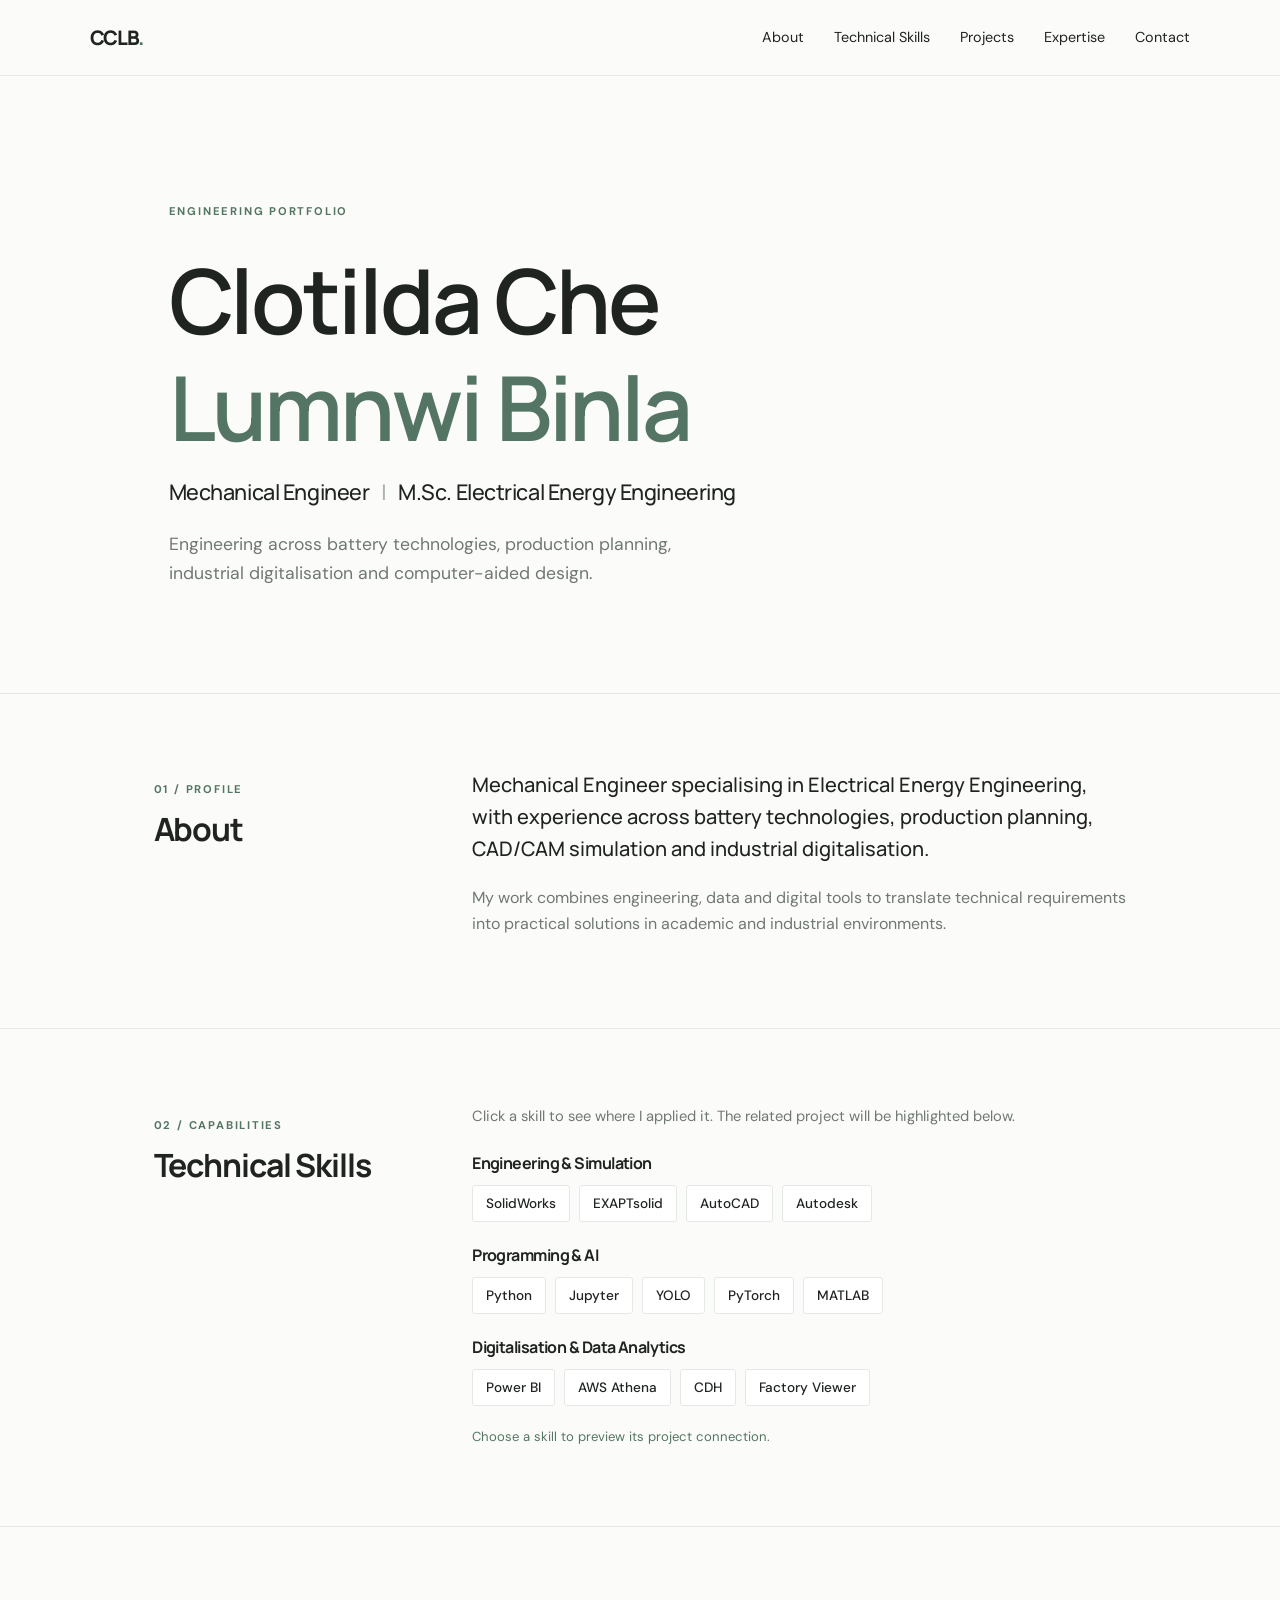
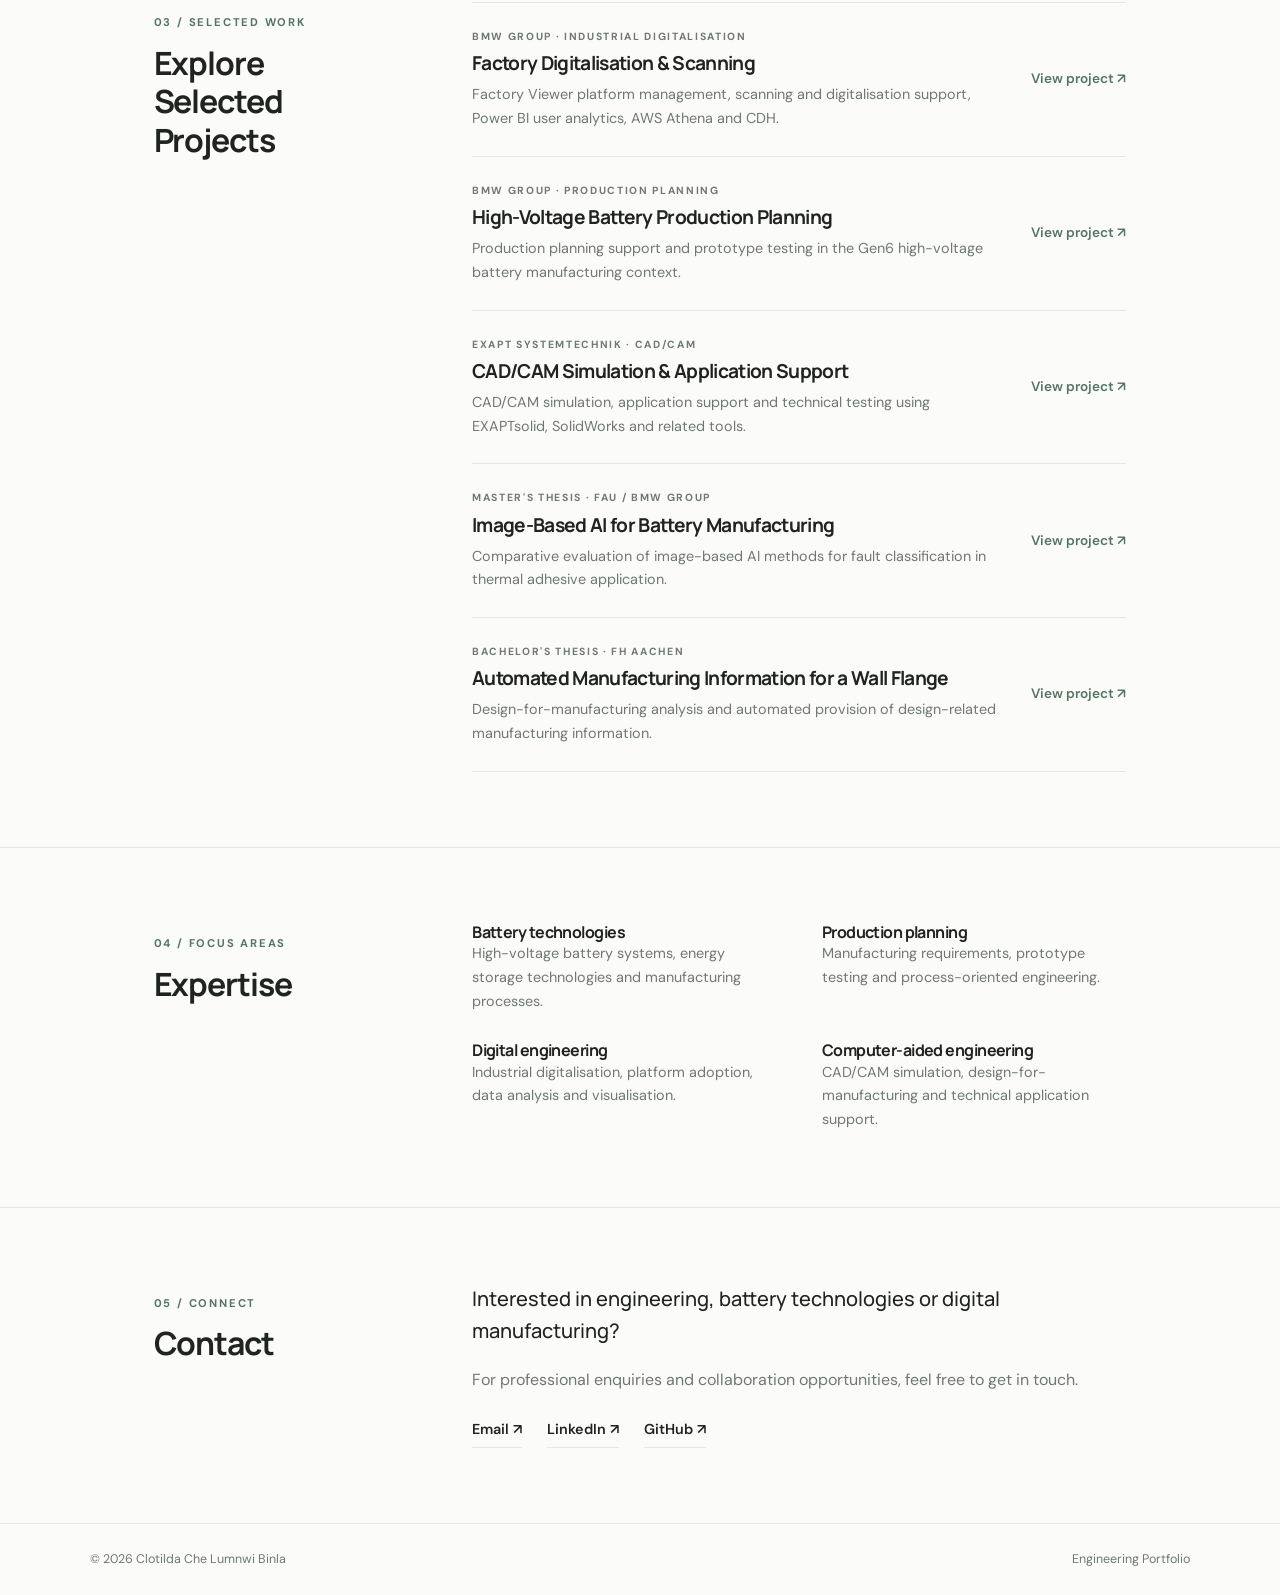
==== index.html @ 9f9c88db "Add files via upload" ====
<!DOCTYPE html>
<html lang="en">
<head>
<meta charset="UTF-8"><meta name="viewport" content="width=device-width, initial-scale=1.0">
<meta name="description" content="Engineering portfolio of Clotilda Che Lumnwi Binla.">
<title>Clotilda Che Lumnwi Binla | Engineering Portfolio</title>
<link rel="stylesheet" href="styles.css"><script src="script.js" defer></script>
</head>
<body>
<header class="site-header"><a class="wordmark" href="#home">CCLB<span>.</span></a><button class="menu-toggle" aria-label="Toggle navigation" aria-expanded="false">☰</button><nav class="main-nav"><a href="#about">About</a><a href="#skills">Technical Skills</a><a href="#projects">Projects</a><a href="#expertise">Expertise</a><a href="#contact">Contact</a></nav></header>
<main id="home">
<section class="hero"><p class="eyebrow">ENGINEERING PORTFOLIO</p><h1>Clotilda Che<br><span>Lumnwi Binla</span></h1><h2>Mechanical Engineer <span class="divider">|</span> M.Sc. Electrical Energy Engineering</h2><p class="hero-copy">Engineering across battery technologies, production planning, industrial digitalisation and computer-aided design.</p></section>
<section class="section" id="about"><div class="section-heading"><p class="eyebrow">01 / PROFILE</p><h2>About</h2></div><div class="section-content"><p class="lead">Mechanical Engineer specialising in Electrical Energy Engineering, with experience across battery technologies, production planning, CAD/CAM simulation and industrial digitalisation.</p><p>My work combines engineering, data and digital tools to translate technical requirements into practical solutions in academic and industrial environments.</p></div></section>
<section class="section" id="skills"><div class="section-heading"><p class="eyebrow">02 / CAPABILITIES</p><h2>Technical Skills</h2></div><div class="section-content"><p class="section-intro">Click a skill to see where I applied it. The related project will be highlighted below.</p>
<div class="skill-groups"><div class="skill-group"><h3>Engineering &amp; Simulation</h3><div class="skill-list"><button class="skill" data-project="exapt">SolidWorks</button><button class="skill" data-project="exapt">EXAPTsolid</button><button class="skill" data-project="exapt">AutoCAD</button><button class="skill" data-project="exapt">Autodesk</button></div></div>
<div class="skill-group"><h3>Programming &amp; AI</h3><div class="skill-list"><button class="skill" data-project="thesis">Python</button><button class="skill" data-project="thesis">Jupyter</button><button class="skill" data-project="thesis">YOLO</button><button class="skill" data-project="thesis">PyTorch</button><button class="skill" data-project="thesis">MATLAB</button></div></div>
<div class="skill-group"><h3>Digitalisation &amp; Data Analytics</h3><div class="skill-list"><button class="skill" data-project="factory">Power BI</button><button class="skill" data-project="factory">AWS Athena</button><button class="skill" data-project="factory">CDH</button><button class="skill" data-project="factory">Factory Viewer</button></div></div></div><p class="skill-preview" aria-live="polite">Choose a skill to preview its project connection.</p></div></section>
<section class="section" id="projects"><div class="section-heading"><p class="eyebrow">03 / SELECTED WORK</p><h2>Explore Selected Projects</h2></div><div class="section-content"><div class="project-list">
<article class="project-card" id="factory"><div><p class="project-type">BMW GROUP · INDUSTRIAL DIGITALISATION</p><h3>Factory Digitalisation &amp; Scanning</h3><p>Factory Viewer platform management, scanning and digitalisation support, Power BI user analytics, AWS Athena and CDH.</p></div><a href="projects/factory-digitalisation.html">View project ↗</a></article>
<article class="project-card" id="battery"><div><p class="project-type">BMW GROUP · PRODUCTION PLANNING</p><h3>High-Voltage Battery Production Planning</h3><p>Production planning support and prototype testing in the Gen6 high-voltage battery manufacturing context.</p></div><a href="projects/battery-production.html">View project ↗</a></article>
<article class="project-card" id="exapt"><div><p class="project-type">EXAPT SYSTEMTECHNIK · CAD/CAM</p><h3>CAD/CAM Simulation &amp; Application Support</h3><p>CAD/CAM simulation, application support and technical testing using EXAPTsolid, SolidWorks and related tools.</p></div><a href="projects/cad-cam.html">View project ↗</a></article>
<article class="project-card" id="thesis"><div><p class="project-type">MASTER'S THESIS · FAU / BMW GROUP</p><h3>Image-Based AI for Battery Manufacturing</h3><p>Comparative evaluation of image-based AI methods for fault classification in thermal adhesive application.</p></div><a href="projects/masters-thesis.html">View project ↗</a></article>
<article class="project-card" id="bachelor"><div><p class="project-type">BACHELOR'S THESIS · FH AACHEN</p><h3>Automated Manufacturing Information for a Wall Flange</h3><p>Design-for-manufacturing analysis and automated provision of design-related manufacturing information.</p></div><a href="projects/wandflansch.html">View project ↗</a></article>
</div></div></section>
<section class="section" id="expertise"><div class="section-heading"><p class="eyebrow">04 / FOCUS AREAS</p><h2>Expertise</h2></div><div class="section-content expertise-grid"><div><h3>Battery technologies</h3><p>High-voltage battery systems, energy storage technologies and manufacturing processes.</p></div><div><h3>Production planning</h3><p>Manufacturing requirements, prototype testing and process-oriented engineering.</p></div><div><h3>Digital engineering</h3><p>Industrial digitalisation, platform adoption, data analysis and visualisation.</p></div><div><h3>Computer-aided engineering</h3><p>CAD/CAM simulation, design-for-manufacturing and technical application support.</p></div></div></section>
<section class="section" id="contact"><div class="section-heading"><p class="eyebrow">05 / CONNECT</p><h2>Contact</h2></div><div class="section-content"><p class="lead">Interested in engineering, battery technologies or digital manufacturing?</p><p>For professional enquiries and collaboration opportunities, feel free to get in touch.</p><div class="contact-links"><a href="mailto:YOUR_EMAIL">Email ↗</a><a href="YOUR_LINKEDIN_URL" target="_blank">LinkedIn ↗</a><a href="YOUR_GITHUB_URL" target="_blank">GitHub ↗</a></div></div></section>
</main><footer><span>© <span id="year"></span> Clotilda Che Lumnwi Binla</span><span>Engineering Portfolio</span></footer>
</body></html>
---- styles.css ----
@import url('https://fonts.googleapis.com/css2?family=DM+Sans:wght@400;500;600;700&family=Manrope:wght@400;500;600;700;800&display=swap');
:root{--ink:#202421;--muted:#707872;--line:#e5e9e5;--paper:#fbfcfa;--accent:#547563;--soft:#edf2ee}*{box-sizing:border-box}html{scroll-behavior:smooth;scroll-padding-top:90px}body{margin:0;background:var(--paper);color:var(--ink);font-family:'DM Sans',sans-serif;line-height:1.65}.site-header{height:76px;padding:0 7vw;display:flex;align-items:center;justify-content:space-between;border-bottom:1px solid var(--line);position:sticky;top:0;background:rgba(251,252,250,.96);backdrop-filter:blur(10px);z-index:10}.wordmark{font:800 1.25rem Manrope,sans-serif;letter-spacing:-.06em;color:var(--ink);text-decoration:none}.wordmark span{color:var(--accent)}.main-nav{display:flex;gap:30px}.main-nav a,.contact-links a{color:var(--ink);text-decoration:none;font-size:.9rem}.main-nav a:hover,.contact-links a:hover{color:var(--accent)}.menu-toggle{display:none;background:none;border:0;font-size:1.5rem}.hero{padding:115px 12vw 105px;max-width:1250px;margin:auto}.eyebrow,.project-type{font-size:.7rem;letter-spacing:.16em;font-weight:700;color:var(--accent)}h1,h2,h3{font-family:Manrope,sans-serif;line-height:1.2;letter-spacing:-.035em}h1{font-size:clamp(3rem,7vw,6.3rem);margin:25px 0 18px;font-weight:600}h1 span{color:var(--accent)}.hero h2{font-size:clamp(1rem,2vw,1.35rem);font-weight:500;letter-spacing:-.02em}.divider{color:#aab3ac;padding:0 8px}.hero-copy{max-width:560px;color:var(--muted);font-size:1.1rem;margin:25px 0 0}.section{display:grid;grid-template-columns:minmax(190px,.7fr) 2fr;gap:7vw;padding:75px 12vw;border-top:1px solid var(--line);max-width:1500px;margin:auto}.section-heading h2{font-size:2rem;margin:12px 0}.section-content{max-width:780px}.section-content p{color:var(--muted);margin-top:0}.lead{font:500 1.25rem/1.6 Manrope,sans-serif!important;color:var(--ink)!important}.section-intro{font-size:.92rem}.skill-groups{display:grid;gap:24px;margin-top:25px}.skill-group h3{font-size:1rem;margin:0 0 12px}.skill-list{display:flex;flex-wrap:wrap;gap:9px}.skill{font:500 .85rem 'DM Sans',sans-serif;background:white;border:1px solid var(--line);border-radius:3px;padding:9px 13px;color:var(--ink);cursor:pointer;transition:.2s}.skill:hover,.skill.active{background:var(--soft);border-color:var(--accent);color:var(--accent)}.skill-preview{font-size:.82rem;min-height:25px;margin:20px 0 0!important;color:var(--accent)!important}.project-list{border-top:1px solid var(--line)}.project-card{display:flex;justify-content:space-between;align-items:center;gap:25px;padding:25px 0;border-bottom:1px solid var(--line);scroll-margin-top:100px;transition:background .2s}.project-card.highlight{background:var(--soft);padding-left:15px;padding-right:15px}.project-type{font-size:.65rem;margin:0 0 7px}.project-card h3{font-size:1.2rem;margin:0 0 8px}.project-card p:not(.project-type){font-size:.9rem;margin:0;max-width:620px}.project-card>a{white-space:nowrap;color:var(--accent);font-size:.85rem;text-decoration:none;font-weight:600}.expertise-grid{display:grid;grid-template-columns:1fr 1fr;gap:28px 45px}.expertise-grid h3{font-size:1rem;margin:0}.expertise-grid p{font-size:.9rem;margin:0}.contact-links{display:flex;gap:25px;margin-top:25px}.contact-links a{font-weight:600;border-bottom:1px solid var(--line);padding-bottom:5px}footer{border-top:1px solid var(--line);padding:25px 7vw;display:flex;justify-content:space-between;color:var(--muted);font-size:.78rem}.detail-main{max-width:1050px;margin:auto;padding:85px 8vw 110px}.back-link{color:var(--accent);text-decoration:none;font-size:.85rem}.detail-main h1{font-size:clamp(2.5rem,5vw,4.5rem);margin:35px 0 15px}.detail-lead{font:500 1.25rem/1.6 Manrope,sans-serif;color:var(--muted);max-width:800px}.detail-meta{display:flex;flex-wrap:wrap;gap:10px;margin:25px 0 55px}.detail-meta span{border:1px solid var(--line);padding:6px 10px;font-size:.75rem;color:var(--muted)}.detail-block{border-top:1px solid var(--line);padding:28px 0;display:grid;grid-template-columns:190px 1fr;gap:35px}.detail-block h2{font-size:1.2rem;margin:0}.detail-block p,.detail-block li{color:var(--muted)}.detail-block ul{padding-left:20px;margin:0}.notice{background:var(--soft);padding:18px 20px;font-size:.85rem;color:var(--muted)}
@media(max-width:760px){.site-header{padding:0 6vw}.menu-toggle{display:block}.main-nav{display:none;position:absolute;top:76px;left:0;right:0;background:var(--paper);padding:18px 6vw 25px;border-bottom:1px solid var(--line);flex-direction:column;gap:14px}.main-nav.open{display:flex}.hero{padding:85px 7vw 75px}.section{grid-template-columns:1fr;gap:18px;padding:55px 7vw}.project-card{align-items:flex-start;flex-direction:column;gap:12px}.expertise-grid{grid-template-columns:1fr;gap:22px}.detail-main{padding:60px 7vw 80px}.detail-block{grid-template-columns:1fr;gap:12px}footer{padding:22px 7vw;gap:10px;flex-direction:column}}
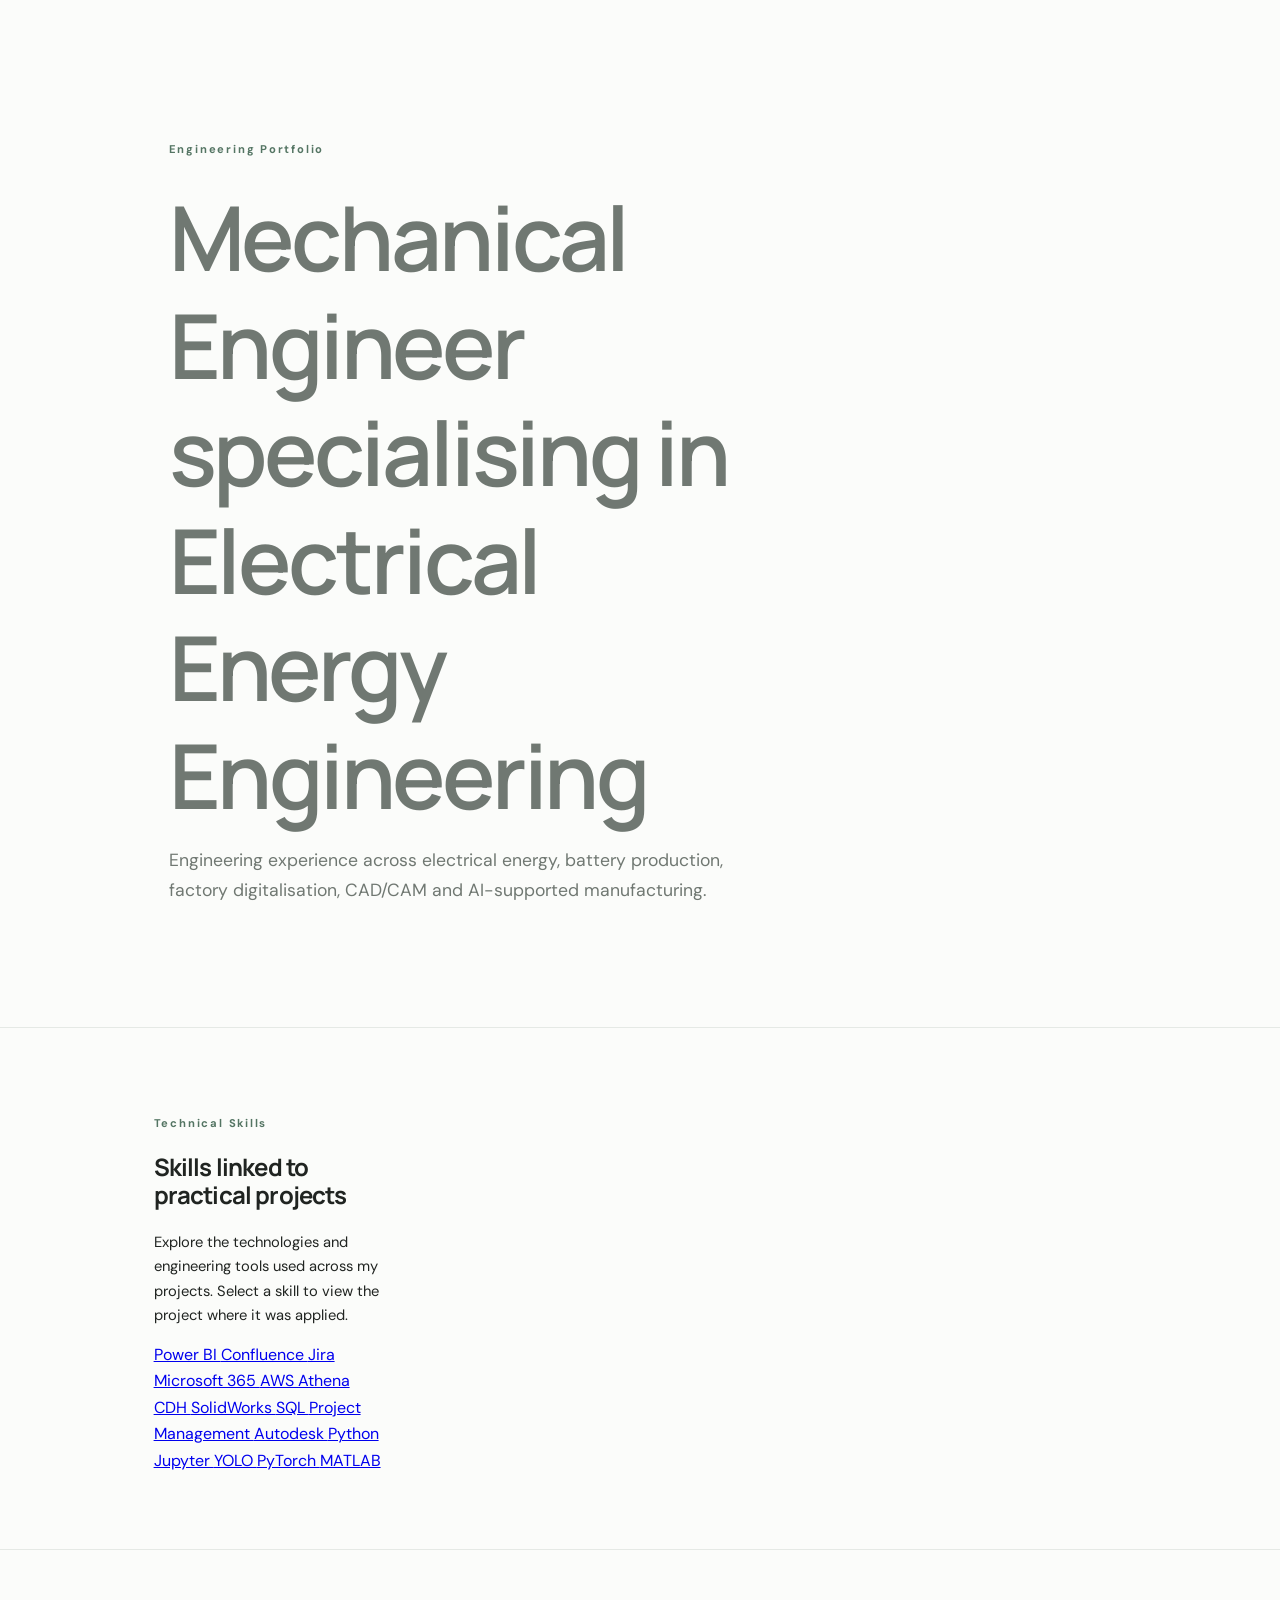
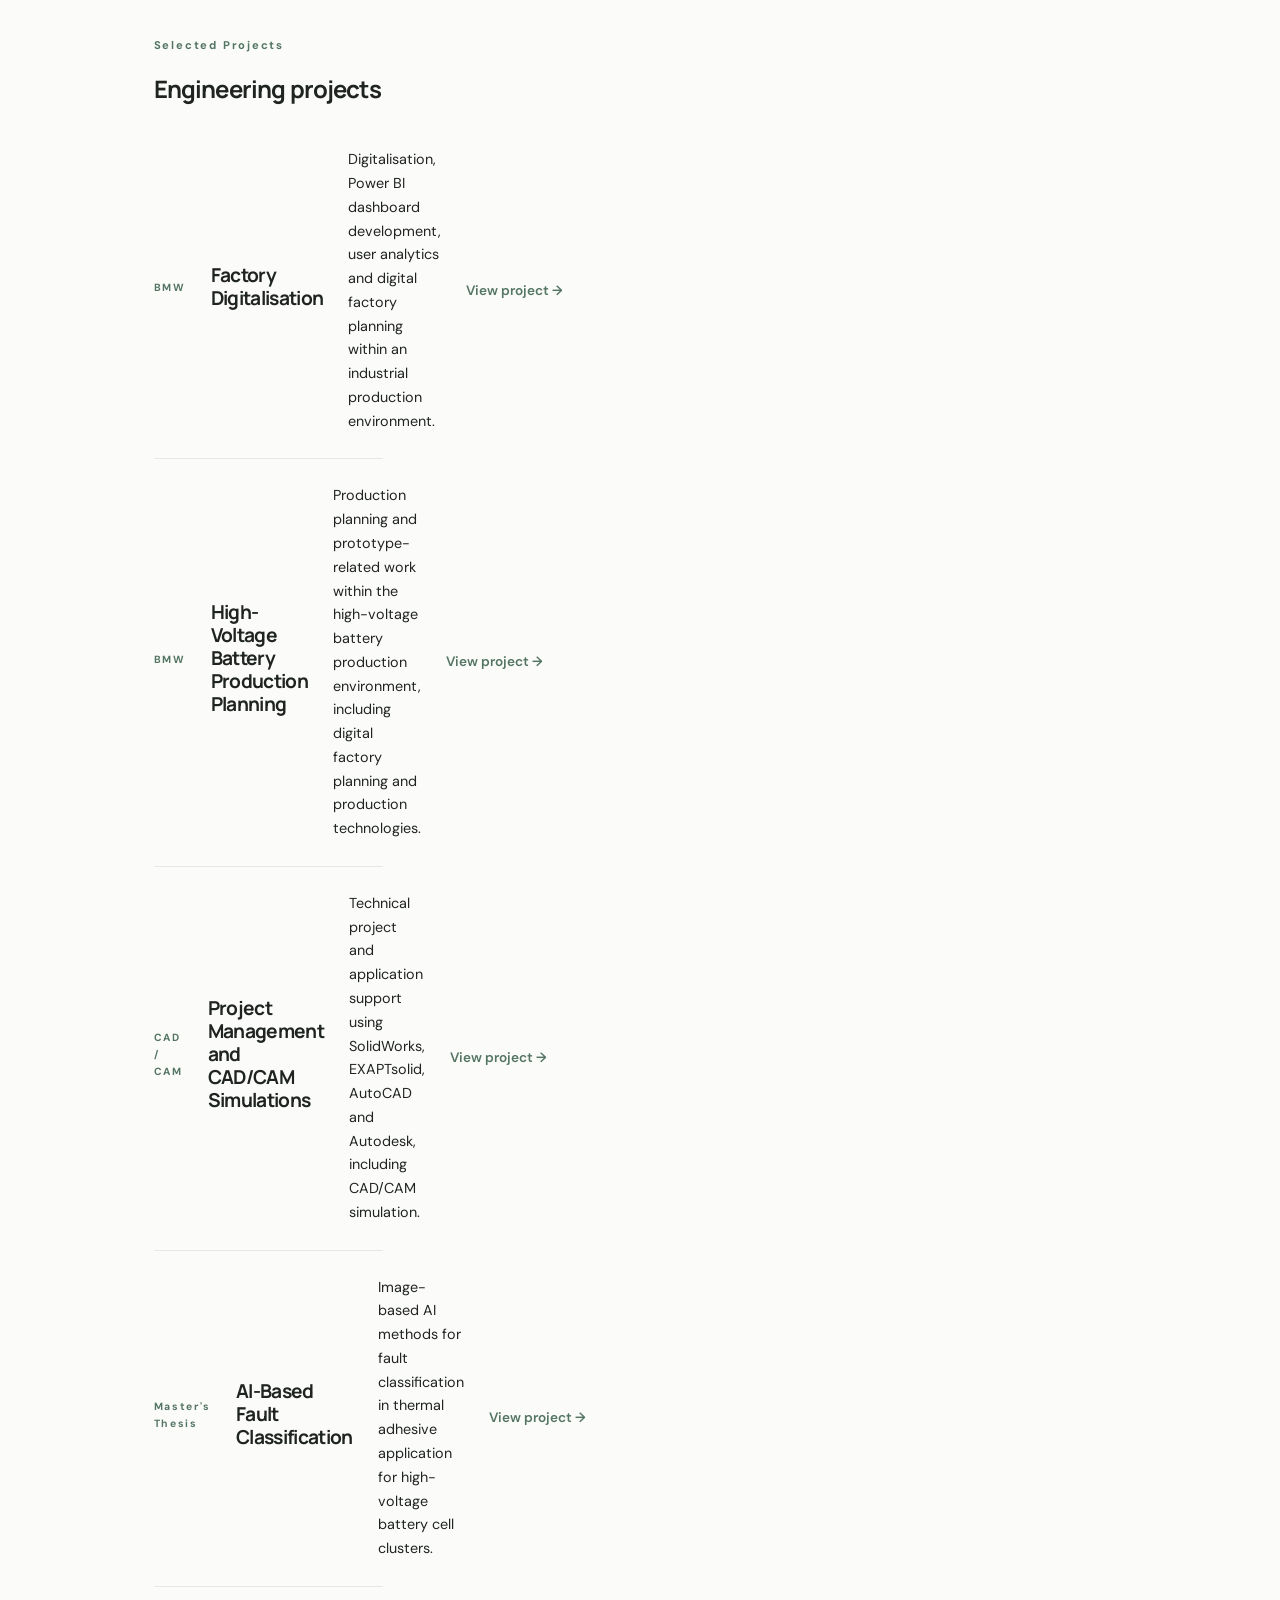
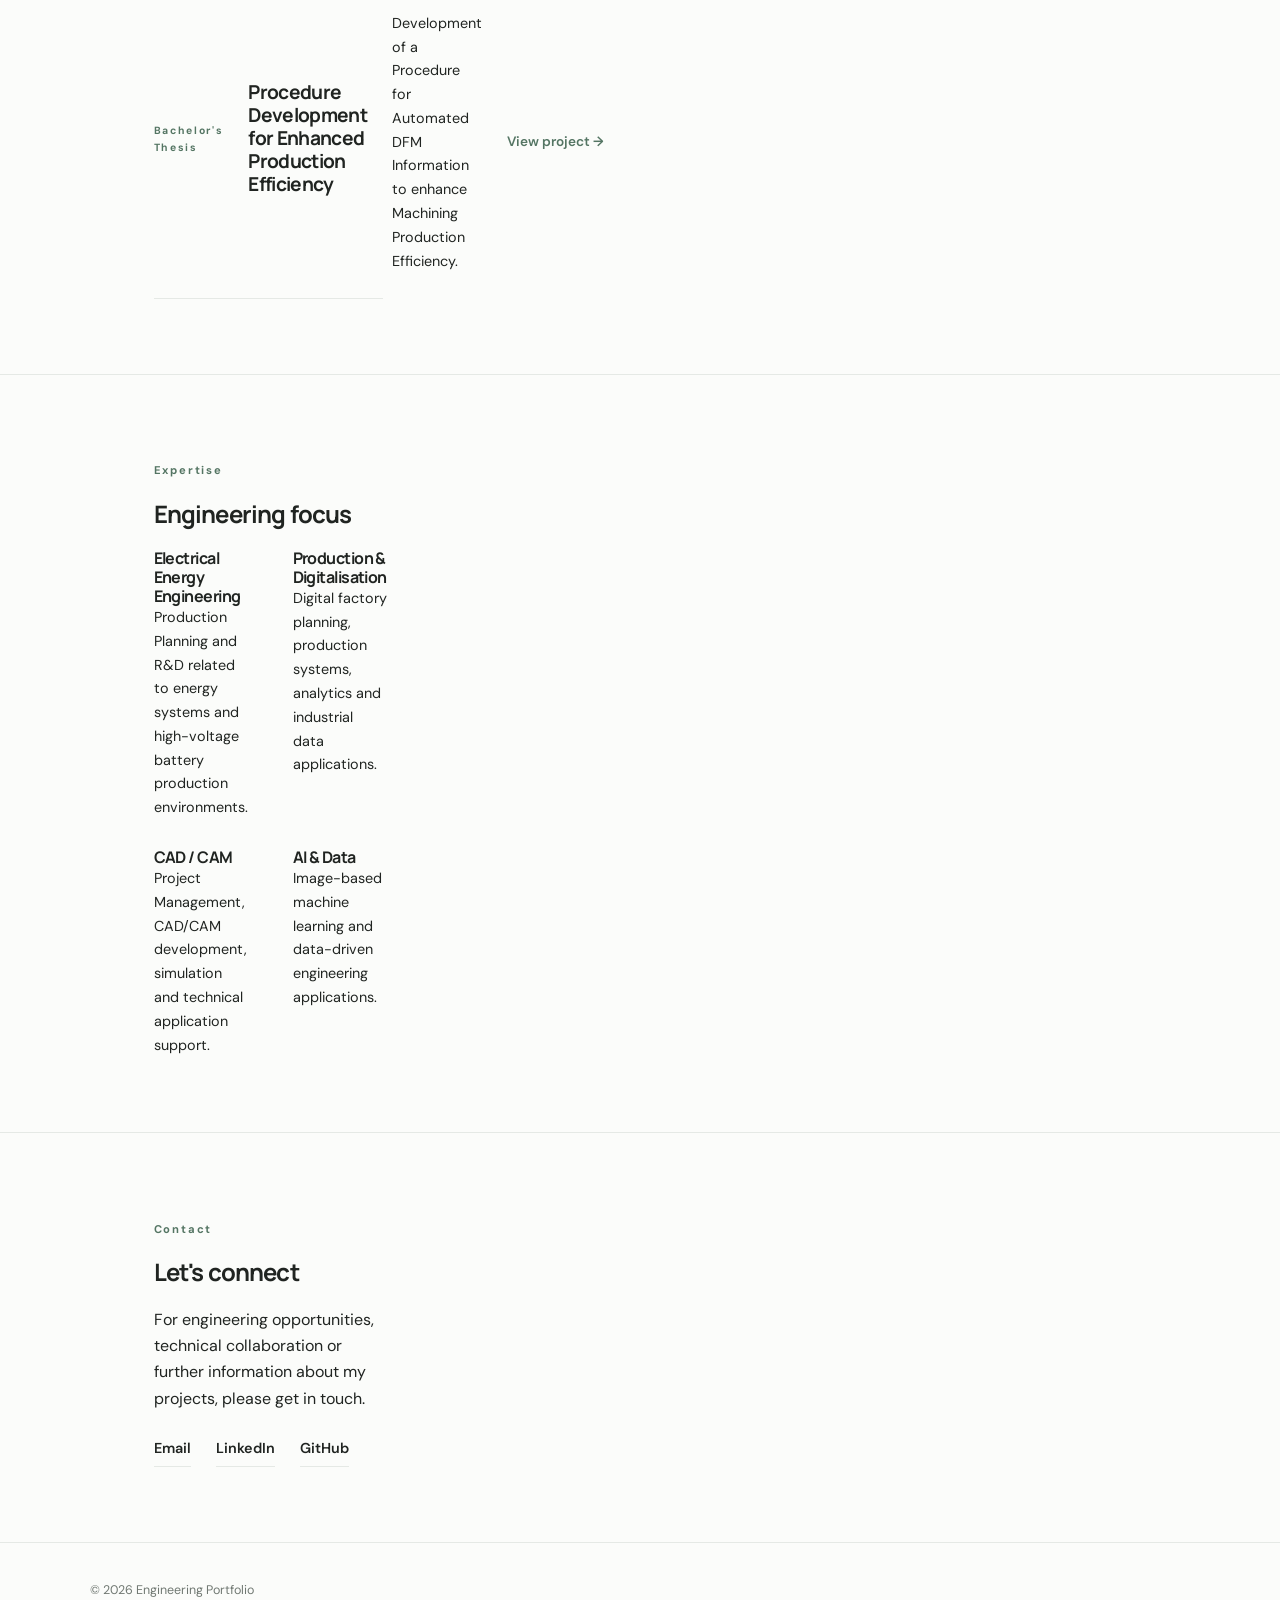
==== commit 061d309c: "Update index.html" ====
--- a/index.html
+++ b/index.html
@@ -1,28 +1,293 @@
 <!DOCTYPE html>
 <html lang="en">
 <head>
-<meta charset="UTF-8"><meta name="viewport" content="width=device-width, initial-scale=1.0">
-<meta name="description" content="Engineering portfolio of Clotilda Che Lumnwi Binla.">
-<title>Clotilda Che Lumnwi Binla | Engineering Portfolio</title>
-<link rel="stylesheet" href="styles.css"><script src="script.js" defer></script>
+  <meta charset="UTF-8">
+  <meta name="viewport" content="width=device-width, initial-scale=1.0">
+  <title>Engineering Portfolio</title>
+  <link rel="stylesheet" href="styles.css">
 </head>
+
 <body>
-<header class="site-header"><a class="wordmark" href="#home">CCLB<span>.</span></a><button class="menu-toggle" aria-label="Toggle navigation" aria-expanded="false">☰</button><nav class="main-nav"><a href="#about">About</a><a href="#skills">Technical Skills</a><a href="#projects">Projects</a><a href="#expertise">Expertise</a><a href="#contact">Contact</a></nav></header>
-<main id="home">
-<section class="hero"><p class="eyebrow">ENGINEERING PORTFOLIO</p><h1>Clotilda Che<br><span>Lumnwi Binla</span></h1><h2>Mechanical Engineer <span class="divider">|</span> M.Sc. Electrical Energy Engineering</h2><p class="hero-copy">Engineering across battery technologies, production planning, industrial digitalisation and computer-aided design.</p></section>
-<section class="section" id="about"><div class="section-heading"><p class="eyebrow">01 / PROFILE</p><h2>About</h2></div><div class="section-content"><p class="lead">Mechanical Engineer specialising in Electrical Energy Engineering, with experience across battery technologies, production planning, CAD/CAM simulation and industrial digitalisation.</p><p>My work combines engineering, data and digital tools to translate technical requirements into practical solutions in academic and industrial environments.</p></div></section>
-<section class="section" id="skills"><div class="section-heading"><p class="eyebrow">02 / CAPABILITIES</p><h2>Technical Skills</h2></div><div class="section-content"><p class="section-intro">Click a skill to see where I applied it. The related project will be highlighted below.</p>
-<div class="skill-groups"><div class="skill-group"><h3>Engineering &amp; Simulation</h3><div class="skill-list"><button class="skill" data-project="exapt">SolidWorks</button><button class="skill" data-project="exapt">EXAPTsolid</button><button class="skill" data-project="exapt">AutoCAD</button><button class="skill" data-project="exapt">Autodesk</button></div></div>
-<div class="skill-group"><h3>Programming &amp; AI</h3><div class="skill-list"><button class="skill" data-project="thesis">Python</button><button class="skill" data-project="thesis">Jupyter</button><button class="skill" data-project="thesis">YOLO</button><button class="skill" data-project="thesis">PyTorch</button><button class="skill" data-project="thesis">MATLAB</button></div></div>
-<div class="skill-group"><h3>Digitalisation &amp; Data Analytics</h3><div class="skill-list"><button class="skill" data-project="factory">Power BI</button><button class="skill" data-project="factory">AWS Athena</button><button class="skill" data-project="factory">CDH</button><button class="skill" data-project="factory">Factory Viewer</button></div></div></div><p class="skill-preview" aria-live="polite">Choose a skill to preview its project connection.</p></div></section>
-<section class="section" id="projects"><div class="section-heading"><p class="eyebrow">03 / SELECTED WORK</p><h2>Explore Selected Projects</h2></div><div class="section-content"><div class="project-list">
-<article class="project-card" id="factory"><div><p class="project-type">BMW GROUP · INDUSTRIAL DIGITALISATION</p><h3>Factory Digitalisation &amp; Scanning</h3><p>Factory Viewer platform management, scanning and digitalisation support, Power BI user analytics, AWS Athena and CDH.</p></div><a href="projects/factory-digitalisation.html">View project ↗</a></article>
-<article class="project-card" id="battery"><div><p class="project-type">BMW GROUP · PRODUCTION PLANNING</p><h3>High-Voltage Battery Production Planning</h3><p>Production planning support and prototype testing in the Gen6 high-voltage battery manufacturing context.</p></div><a href="projects/battery-production.html">View project ↗</a></article>
-<article class="project-card" id="exapt"><div><p class="project-type">EXAPT SYSTEMTECHNIK · CAD/CAM</p><h3>CAD/CAM Simulation &amp; Application Support</h3><p>CAD/CAM simulation, application support and technical testing using EXAPTsolid, SolidWorks and related tools.</p></div><a href="projects/cad-cam.html">View project ↗</a></article>
-<article class="project-card" id="thesis"><div><p class="project-type">MASTER'S THESIS · FAU / BMW GROUP</p><h3>Image-Based AI for Battery Manufacturing</h3><p>Comparative evaluation of image-based AI methods for fault classification in thermal adhesive application.</p></div><a href="projects/masters-thesis.html">View project ↗</a></article>
-<article class="project-card" id="bachelor"><div><p class="project-type">BACHELOR'S THESIS · FH AACHEN</p><h3>Automated Manufacturing Information for a Wall Flange</h3><p>Design-for-manufacturing analysis and automated provision of design-related manufacturing information.</p></div><a href="projects/wandflansch.html">View project ↗</a></article>
-</div></div></section>
-<section class="section" id="expertise"><div class="section-heading"><p class="eyebrow">04 / FOCUS AREAS</p><h2>Expertise</h2></div><div class="section-content expertise-grid"><div><h3>Battery technologies</h3><p>High-voltage battery systems, energy storage technologies and manufacturing processes.</p></div><div><h3>Production planning</h3><p>Manufacturing requirements, prototype testing and process-oriented engineering.</p></div><div><h3>Digital engineering</h3><p>Industrial digitalisation, platform adoption, data analysis and visualisation.</p></div><div><h3>Computer-aided engineering</h3><p>CAD/CAM simulation, design-for-manufacturing and technical application support.</p></div></div></section>
-<section class="section" id="contact"><div class="section-heading"><p class="eyebrow">05 / CONNECT</p><h2>Contact</h2></div><div class="section-content"><p class="lead">Interested in engineering, battery technologies or digital manufacturing?</p><p>For professional enquiries and collaboration opportunities, feel free to get in touch.</p><div class="contact-links"><a href="mailto:YOUR_EMAIL">Email ↗</a><a href="YOUR_LINKEDIN_URL" target="_blank">LinkedIn ↗</a><a href="YOUR_GITHUB_URL" target="_blank">GitHub ↗</a></div></div></section>
-</main><footer><span>© <span id="year"></span> Clotilda Che Lumnwi Binla</span><span>Engineering Portfolio</span></footer>
-</body></html>
+
+<header class="hero">
+  <div class="container hero-inner">
+    <div class="hero-copy">
+      <p class="eyebrow">Engineering Portfolio</p>
+
+      <h1>Mechanical Engineer specialising in Electrical Energy Engineering</h1>
+
+      <p class="intro">
+        Engineering experience across electrical energy, battery production,
+        factory digitalisation, CAD/CAM and AI-supported manufacturing.
+      </p>
+    </div>
+  </div>
+</header>
+
+
+<main>
+
+<section class="section" id="skills">
+  <div class="container">
+
+    <p class="eyebrow">Technical Skills</p>
+    <h2>Skills linked to practical projects</h2>
+
+    <p class="section-intro">
+      Explore the technologies and engineering tools used across my projects.
+      Select a skill to view the project where it was applied.
+    </p>
+
+    <div class="skills-grid">
+
+      <a class="skill-button" href="projects/factory-digitalisation.html">
+        Power BI
+      </a>
+
+      <a class="skill-button" href="projects/factory-digitalisation.html">
+        Confluence
+      </a>
+
+      <a class="skill-button" href="projects/factory-digitalisation.html">
+      Jira
+      </a>
+
+      <a class="skill-button" href="projects/battery-production.html">
+        Microsoft 365
+      </a>
+
+      <a class="skill-button" href="projects/battery-production.html">
+        AWS Athena
+      </a>
+
+      <a class="skill-button" href="projects/battery-production.html">
+        CDH
+      </a>
+
+      <a class="skill-button" href="projects/cad-cam.html">
+        SolidWorks
+      </a>
+
+      <a class="skill-button" href="projects/cad-cam.html">
+        SQL
+      </a>
+
+      <a class="skill-button" href="projects/cad-cam.html">
+        Project Management
+      </a>
+
+      <a class="skill-button" href="projects/cad-cam.html">
+        Autodesk
+      </a>
+
+      <a class="skill-button" href="projects/masters-thesis.html">
+        Python
+      </a>
+
+      <a class="skill-button" href="projects/masters-thesis.html">
+        Jupyter
+      </a>
+
+      <a class="skill-button" href="projects/masters-thesis.html">
+        YOLO
+      </a>
+
+      <a class="skill-button" href="projects/masters-thesis.html">
+        PyTorch
+      </a>
+
+      <a class="skill-button" href="projects/masters-thesis.html">
+        MATLAB
+      </a>
+
+    </div>
+
+  </div>
+</section>
+
+
+<section class="section section-alt" id="projects">
+  <div class="container">
+
+    <p class="eyebrow">Selected Projects</p>
+    <h2>Engineering projects</h2>
+
+    <div class="project-grid">
+
+      <article class="project-card">
+        <p class="project-type">BMW</p>
+
+        <h3>Factory Digitalisation</h3>
+
+        <p>
+          Digitalisation, Power BI dashboard development, user analytics
+          and digital factory planning within an industrial production
+          environment.
+        </p>
+
+        <a href="projects/factory-digitalisation.html">
+          View project →
+        </a>
+      </article>
+
+
+      <article class="project-card">
+        <p class="project-type">BMW</p>
+
+        <h3>High-Voltage Battery Production Planning</h3>
+
+        <p>
+          Production planning and prototype-related work within the
+          high-voltage battery production environment, including
+          digital factory planning and production technologies.
+        </p>
+
+        <a href="projects/battery-production.html">
+          View project →
+        </a>
+      </article>
+
+
+      <article class="project-card">
+        <p class="project-type">CAD / CAM</p>
+
+        <h3>Project Management and CAD/CAM Simulations</h3>
+
+        <p>
+          Technical project and application support using SolidWorks,
+          EXAPTsolid, AutoCAD and Autodesk, including CAD/CAM simulation.
+        </p>
+
+        <a href="projects/cad-cam.html">
+          View project →
+        </a>
+      </article>
+
+
+      <article class="project-card">
+        <p class="project-type">Master's Thesis</p>
+
+        <h3>AI-Based Fault Classification</h3>
+
+        <p>
+          Image-based AI methods for fault classification in thermal
+          adhesive application for high-voltage battery cell clusters.
+        </p>
+
+        <a href="projects/masters-thesis.html">
+          View project →
+        </a>
+      </article>
+
+
+      <article class="project-card">
+        <p class="project-type">Bachelor's Thesis</p>
+
+        <h3>Procedure Development for Enhanced Production Efficiency</h3>
+
+        <p>
+          Development of a Procedure for Automated DFM Information
+          to enhance Machining Production Efficiency.
+        </p>
+
+        <a href="projects/wandflansch.html">
+          View project →
+        </a>
+      </article>
+
+    </div>
+
+  </div>
+</section>
+
+
+<section class="section" id="expertise">
+  <div class="container">
+
+    <p class="eyebrow">Expertise</p>
+    <h2>Engineering focus</h2>
+
+    <div class="expertise-grid">
+
+      <div>
+        <h3>Electrical Energy Engineering</h3>
+        <p>
+          Production Planning and R&D related to energy systems and high-voltage
+          battery production environments.
+        </p>
+      </div>
+
+      <div>
+        <h3>Production & Digitalisation</h3>
+        <p>
+          Digital factory planning, production systems, analytics and
+          industrial data applications.
+        </p>
+      </div>
+
+      <div>
+        <h3>CAD / CAM</h3>
+        <p>
+          Project Management, CAD/CAM development, simulation and technical application
+          support.
+        </p>
+      </div>
+
+      <div>
+        <h3>AI & Data</h3>
+        <p>
+          Image-based machine learning and data-driven engineering
+          applications.
+        </p>
+      </div>
+
+    </div>
+
+  </div>
+</section>
+
+
+<section class="section section-alt" id="contact">
+  <div class="container">
+
+    <p class="eyebrow">Contact</p>
+    <h2>Let's connect</h2>
+
+    <p>
+      For engineering opportunities, technical collaboration or further
+      information about my projects, please get in touch.
+    </p>
+
+    <div class="contact-links">
+
+      <a href="mailto:YOUR_EMAIL">
+        Email
+      </a>
+
+      <a href="YOUR_LINKEDIN_URL" target="_blank" rel="noopener">
+        LinkedIn
+      </a>
+
+      <a href="YOUR_GITHUB_URL" target="_blank" rel="noopener">
+        GitHub
+      </a>
+
+    </div>
+
+  </div>
+</section>
+
+</main>
+
+
+<footer>
+  <div class="container">
+    <p>© 2026 Engineering Portfolio</p>
+  </div>
+</footer>
+
+
+<script src="script.js"></script>
+
+</body>
+</html>
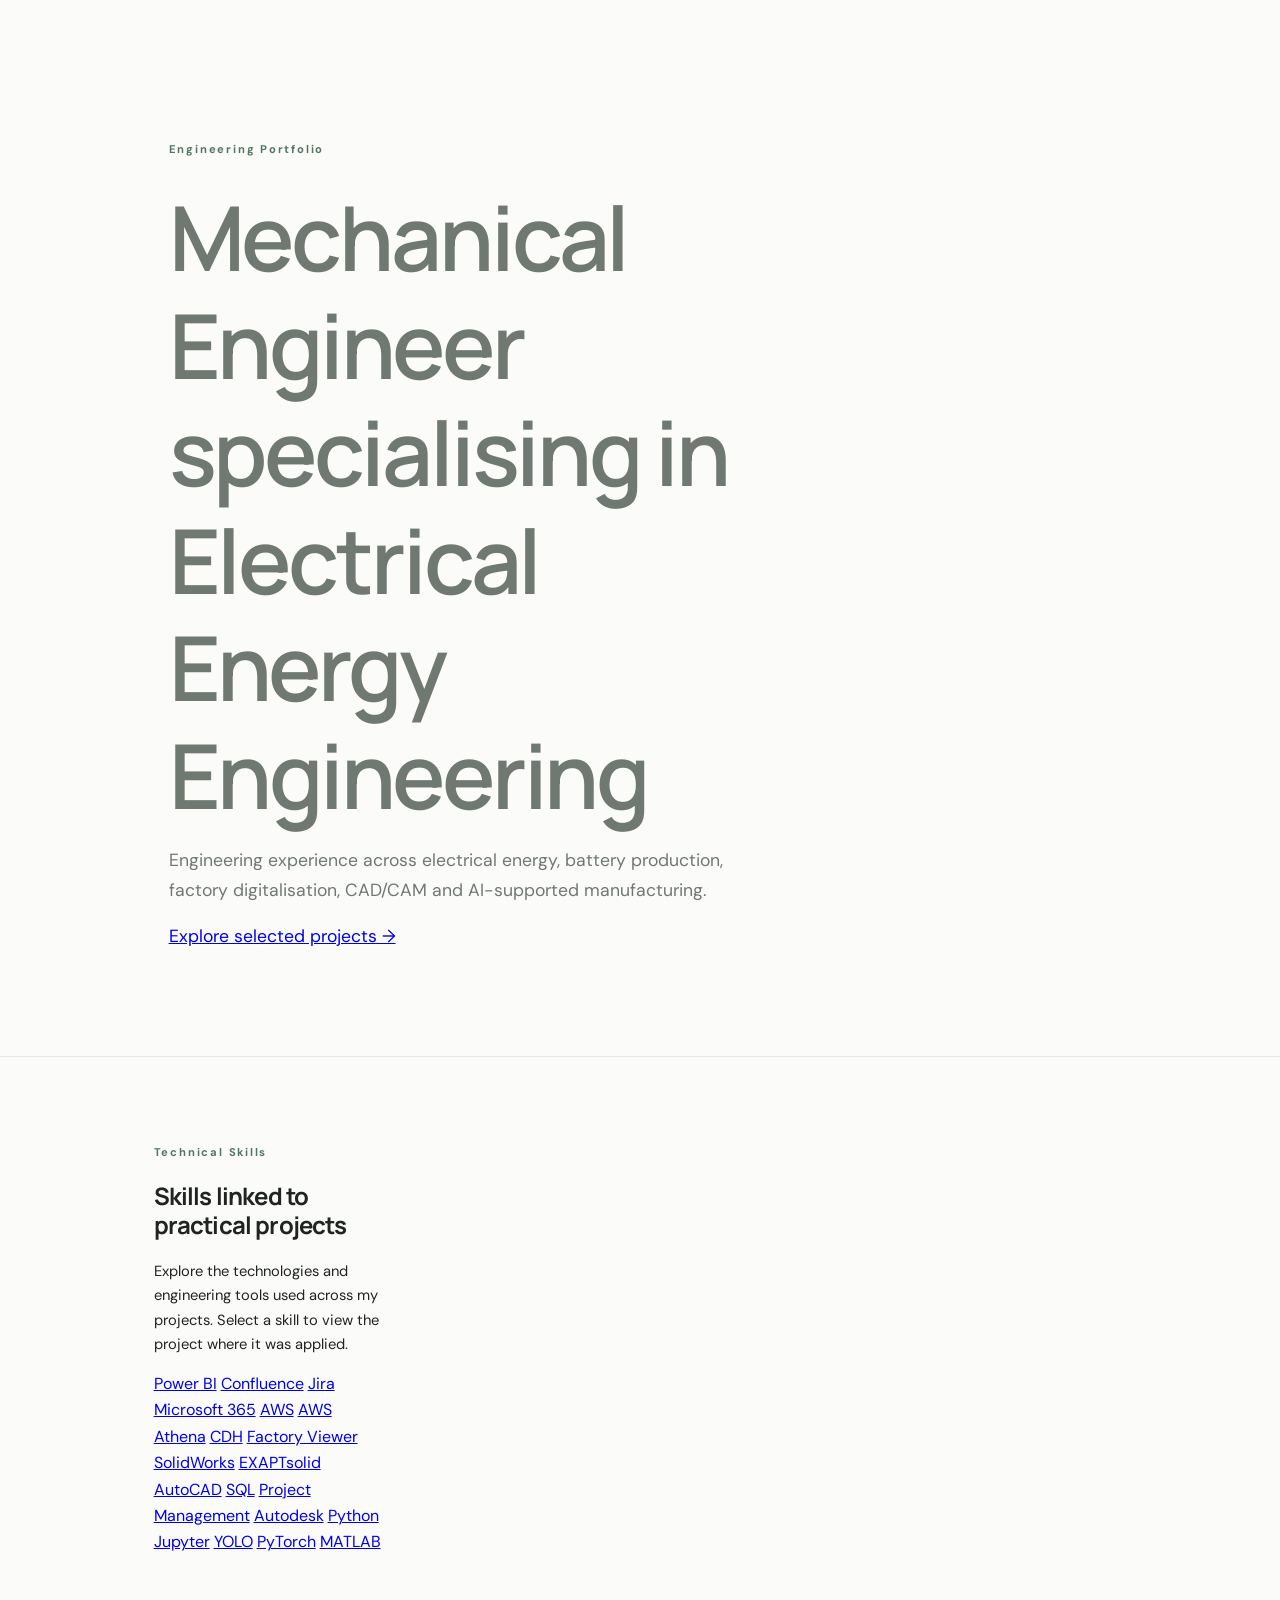
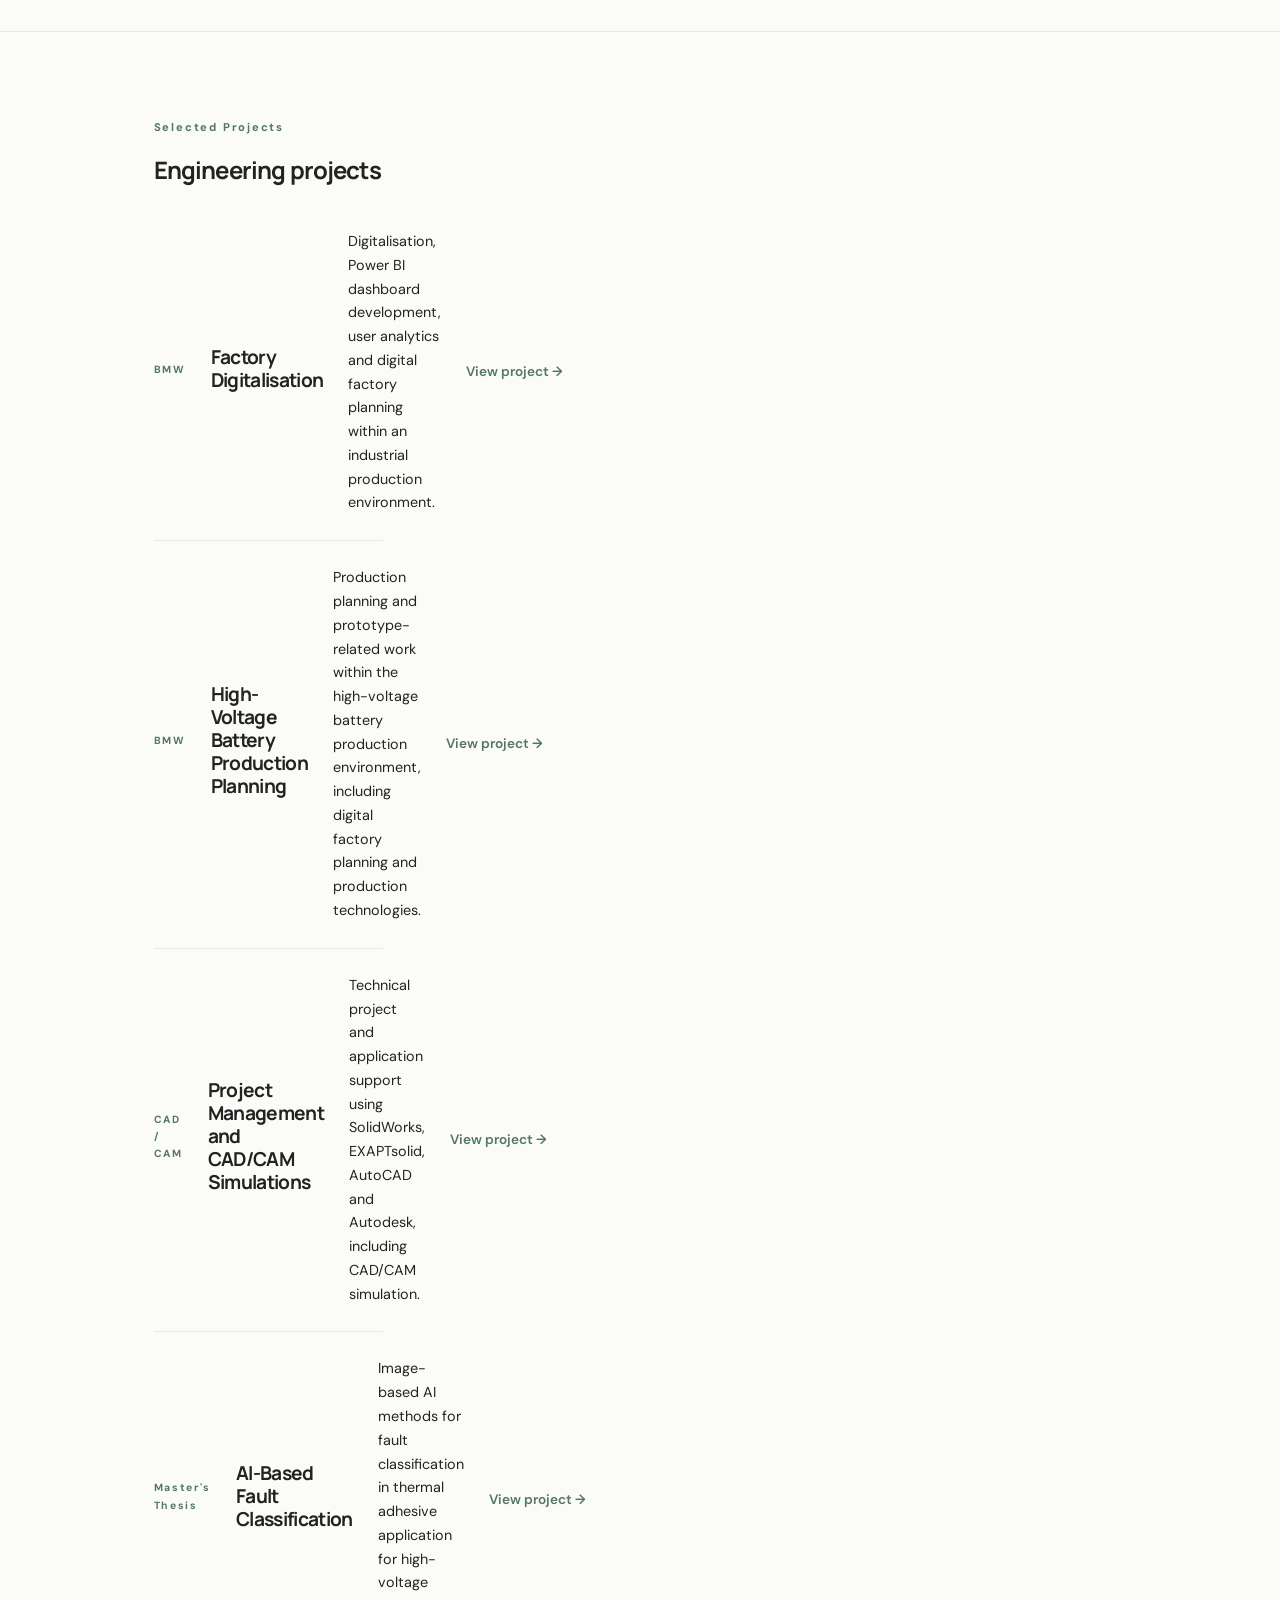
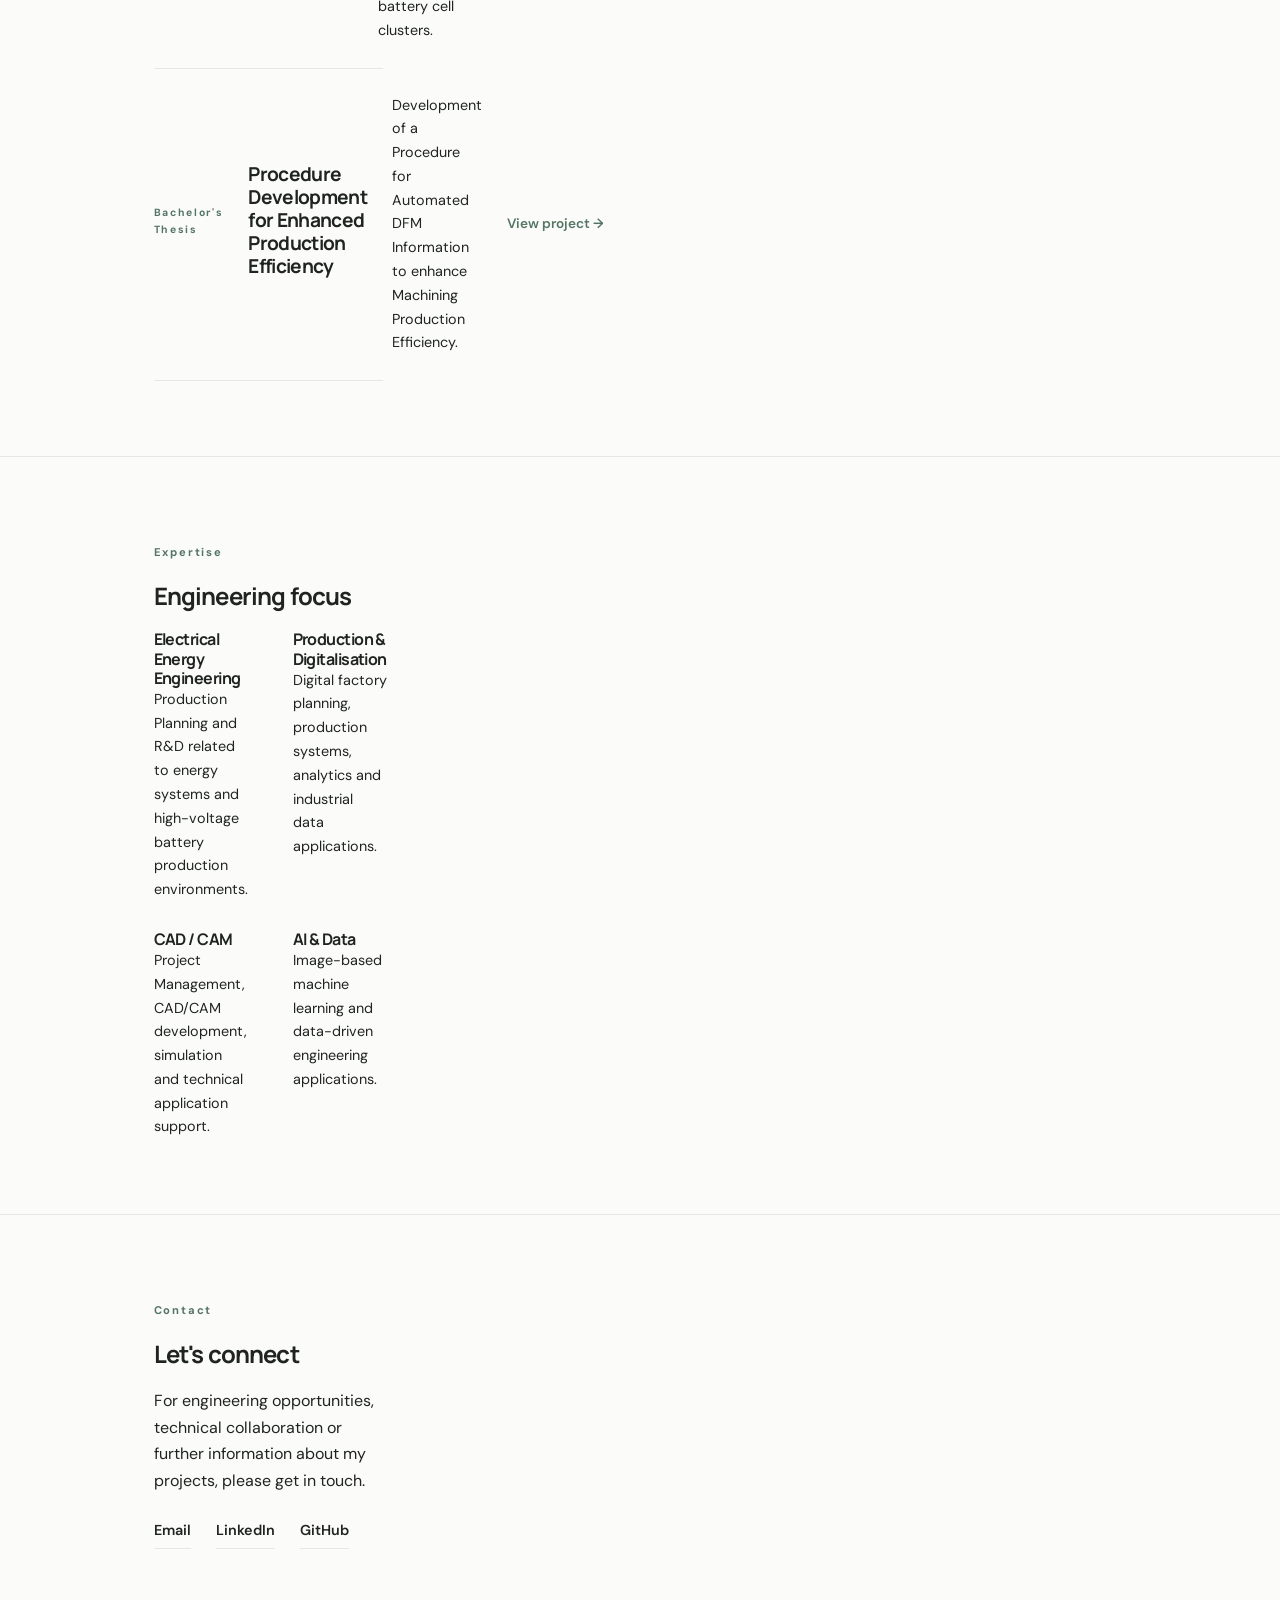
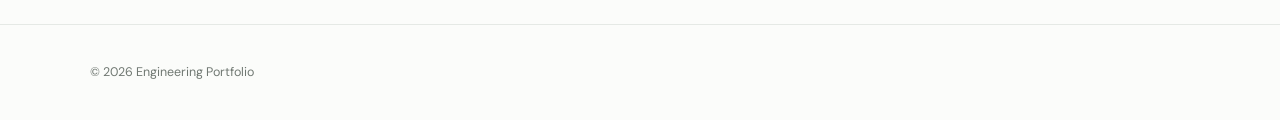
==== commit 3409d6eb: "Add files via upload" ====
--- a/index.html
+++ b/index.html
@@ -6,109 +6,62 @@
   <title>Engineering Portfolio</title>
   <link rel="stylesheet" href="styles.css">
 </head>
-
 <body>
 
 <header class="hero">
   <div class="container hero-inner">
     <div class="hero-copy">
       <p class="eyebrow">Engineering Portfolio</p>
-
       <h1>Mechanical Engineer specialising in Electrical Energy Engineering</h1>
-
       <p class="intro">
         Engineering experience across electrical energy, battery production,
         factory digitalisation, CAD/CAM and AI-supported manufacturing.
       </p>
+      <a class="hero-link" href="#projects">Explore selected projects →</a>
     </div>
   </div>
 </header>
-
 
 <main>
 
 <section class="section" id="skills">
   <div class="container">
-
     <p class="eyebrow">Technical Skills</p>
     <h2>Skills linked to practical projects</h2>
-
     <p class="section-intro">
       Explore the technologies and engineering tools used across my projects.
       Select a skill to view the project where it was applied.
     </p>
 
     <div class="skills-grid">
+      <a class="skill-button" href="projects/factory-digitalisation.html">Power BI</a>
+      <a class="skill-button" href="projects/factory-digitalisation.html">Confluence</a>
+      <a class="skill-button" href="projects/factory-digitalisation.html">Jira</a>
 
-      <a class="skill-button" href="projects/factory-digitalisation.html">
-        Power BI
-      </a>
+      <a class="skill-button" href="projects/battery-production.html">Microsoft 365</a>
+      <a class="skill-button" href="projects/battery-production.html">AWS</a>
+      <a class="skill-button" href="projects/battery-production.html">AWS Athena</a>
+      <a class="skill-button" href="projects/battery-production.html">CDH</a>
+      <a class="skill-button" href="projects/battery-production.html">Factory Viewer</a>
 
-      <a class="skill-button" href="projects/factory-digitalisation.html">
-        Confluence
-      </a>
+      <a class="skill-button" href="projects/cad-cam.html">SolidWorks</a>
+      <a class="skill-button" href="projects/cad-cam.html">EXAPTsolid</a>
+      <a class="skill-button" href="projects/cad-cam.html">AutoCAD</a>
+      <a class="skill-button" href="projects/cad-cam.html">SQL</a>
+      <a class="skill-button" href="projects/cad-cam.html">Project Management</a>
+      <a class="skill-button" href="projects/cad-cam.html">Autodesk</a>
 
-      <a class="skill-button" href="projects/factory-digitalisation.html">
-      Jira
-      </a>
-
-      <a class="skill-button" href="projects/battery-production.html">
-        Microsoft 365
-      </a>
-
-      <a class="skill-button" href="projects/battery-production.html">
-        AWS Athena
-      </a>
-
-      <a class="skill-button" href="projects/battery-production.html">
-        CDH
-      </a>
-
-      <a class="skill-button" href="projects/cad-cam.html">
-        SolidWorks
-      </a>
-
-      <a class="skill-button" href="projects/cad-cam.html">
-        SQL
-      </a>
-
-      <a class="skill-button" href="projects/cad-cam.html">
-        Project Management
-      </a>
-
-      <a class="skill-button" href="projects/cad-cam.html">
-        Autodesk
-      </a>
-
-      <a class="skill-button" href="projects/masters-thesis.html">
-        Python
-      </a>
-
-      <a class="skill-button" href="projects/masters-thesis.html">
-        Jupyter
-      </a>
-
-      <a class="skill-button" href="projects/masters-thesis.html">
-        YOLO
-      </a>
-
-      <a class="skill-button" href="projects/masters-thesis.html">
-        PyTorch
-      </a>
-
-      <a class="skill-button" href="projects/masters-thesis.html">
-        MATLAB
-      </a>
-
+      <a class="skill-button" href="projects/masters-thesis.html">Python</a>
+      <a class="skill-button" href="projects/masters-thesis.html">Jupyter</a>
+      <a class="skill-button" href="projects/masters-thesis.html">YOLO</a>
+      <a class="skill-button" href="projects/masters-thesis.html">PyTorch</a>
+      <a class="skill-button" href="projects/masters-thesis.html">MATLAB</a>
     </div>
-
   </div>
 </section>
 
-
 <section class="section section-alt" id="projects">
   <div class="container">
-
     <p class="eyebrow">Selected Projects</p>
     <h2>Engineering projects</h2>
 
@@ -116,109 +69,76 @@
 
       <article class="project-card">
         <p class="project-type">BMW</p>
-
         <h3>Factory Digitalisation</h3>
-
         <p>
           Digitalisation, Power BI dashboard development, user analytics
           and digital factory planning within an industrial production
           environment.
         </p>
-
-        <a href="projects/factory-digitalisation.html">
-          View project →
-        </a>
+        <a href="projects/factory-digitalisation.html">View project →</a>
       </article>
-
 
       <article class="project-card">
         <p class="project-type">BMW</p>
-
         <h3>High-Voltage Battery Production Planning</h3>
-
         <p>
           Production planning and prototype-related work within the
           high-voltage battery production environment, including
           digital factory planning and production technologies.
         </p>
-
-        <a href="projects/battery-production.html">
-          View project →
-        </a>
+        <a href="projects/battery-production.html">View project →</a>
       </article>
-
 
       <article class="project-card">
         <p class="project-type">CAD / CAM</p>
-
         <h3>Project Management and CAD/CAM Simulations</h3>
-
         <p>
           Technical project and application support using SolidWorks,
           EXAPTsolid, AutoCAD and Autodesk, including CAD/CAM simulation.
         </p>
-
-        <a href="projects/cad-cam.html">
-          View project →
-        </a>
+        <a href="projects/cad-cam.html">View project →</a>
       </article>
-
 
       <article class="project-card">
         <p class="project-type">Master's Thesis</p>
-
         <h3>AI-Based Fault Classification</h3>
-
         <p>
           Image-based AI methods for fault classification in thermal
           adhesive application for high-voltage battery cell clusters.
         </p>
-
-        <a href="projects/masters-thesis.html">
-          View project →
-        </a>
+        <a href="projects/masters-thesis.html">View project →</a>
       </article>
-
 
       <article class="project-card">
         <p class="project-type">Bachelor's Thesis</p>
-
         <h3>Procedure Development for Enhanced Production Efficiency</h3>
-
         <p>
           Development of a Procedure for Automated DFM Information
           to enhance Machining Production Efficiency.
         </p>
-
-        <a href="projects/wandflansch.html">
-          View project →
-        </a>
+        <a href="projects/wandflansch.html">View project →</a>
       </article>
 
     </div>
-
   </div>
 </section>
 
-
 <section class="section" id="expertise">
   <div class="container">
-
     <p class="eyebrow">Expertise</p>
     <h2>Engineering focus</h2>
 
     <div class="expertise-grid">
-
       <div>
         <h3>Electrical Energy Engineering</h3>
         <p>
-          Production Planning and R&D related to energy systems and high-voltage
+          Production Planning and R&amp;D related to energy systems and high-voltage
           battery production environments.
         </p>
       </div>
 
       <div>
-        <h3>Production & Digitalisation</h3>
+        <h3>Production &amp; Digitalisation</h3>
         <p>
           Digital factory planning, production systems, analytics and
           industrial data applications.
@@ -234,51 +154,34 @@
       </div>
 
       <div>
-        <h3>AI & Data</h3>
+        <h3>AI &amp; Data</h3>
         <p>
           Image-based machine learning and data-driven engineering
           applications.
         </p>
       </div>
-
     </div>
-
   </div>
 </section>
 
-
 <section class="section section-alt" id="contact">
   <div class="container">
-
     <p class="eyebrow">Contact</p>
     <h2>Let's connect</h2>
-
     <p>
       For engineering opportunities, technical collaboration or further
       information about my projects, please get in touch.
     </p>
 
     <div class="contact-links">
-
-      <a href="mailto:YOUR_EMAIL">
-        Email
-      </a>
-
-      <a href="YOUR_LINKEDIN_URL" target="_blank" rel="noopener">
-        LinkedIn
-      </a>
-
-      <a href="YOUR_GITHUB_URL" target="_blank" rel="noopener">
-        GitHub
-      </a>
-
+      <a href="mailto:YOUR_EMAIL">Email</a>
+      <a href="YOUR_LINKEDIN_URL" target="_blank" rel="noopener">LinkedIn</a>
+      <a href="YOUR_GITHUB_URL" target="_blank" rel="noopener">GitHub</a>
     </div>
-
   </div>
 </section>
 
 </main>
-
 
 <footer>
   <div class="container">
@@ -286,8 +189,6 @@
   </div>
 </footer>
 
-
 <script src="script.js"></script>
-
 </body>
 </html>
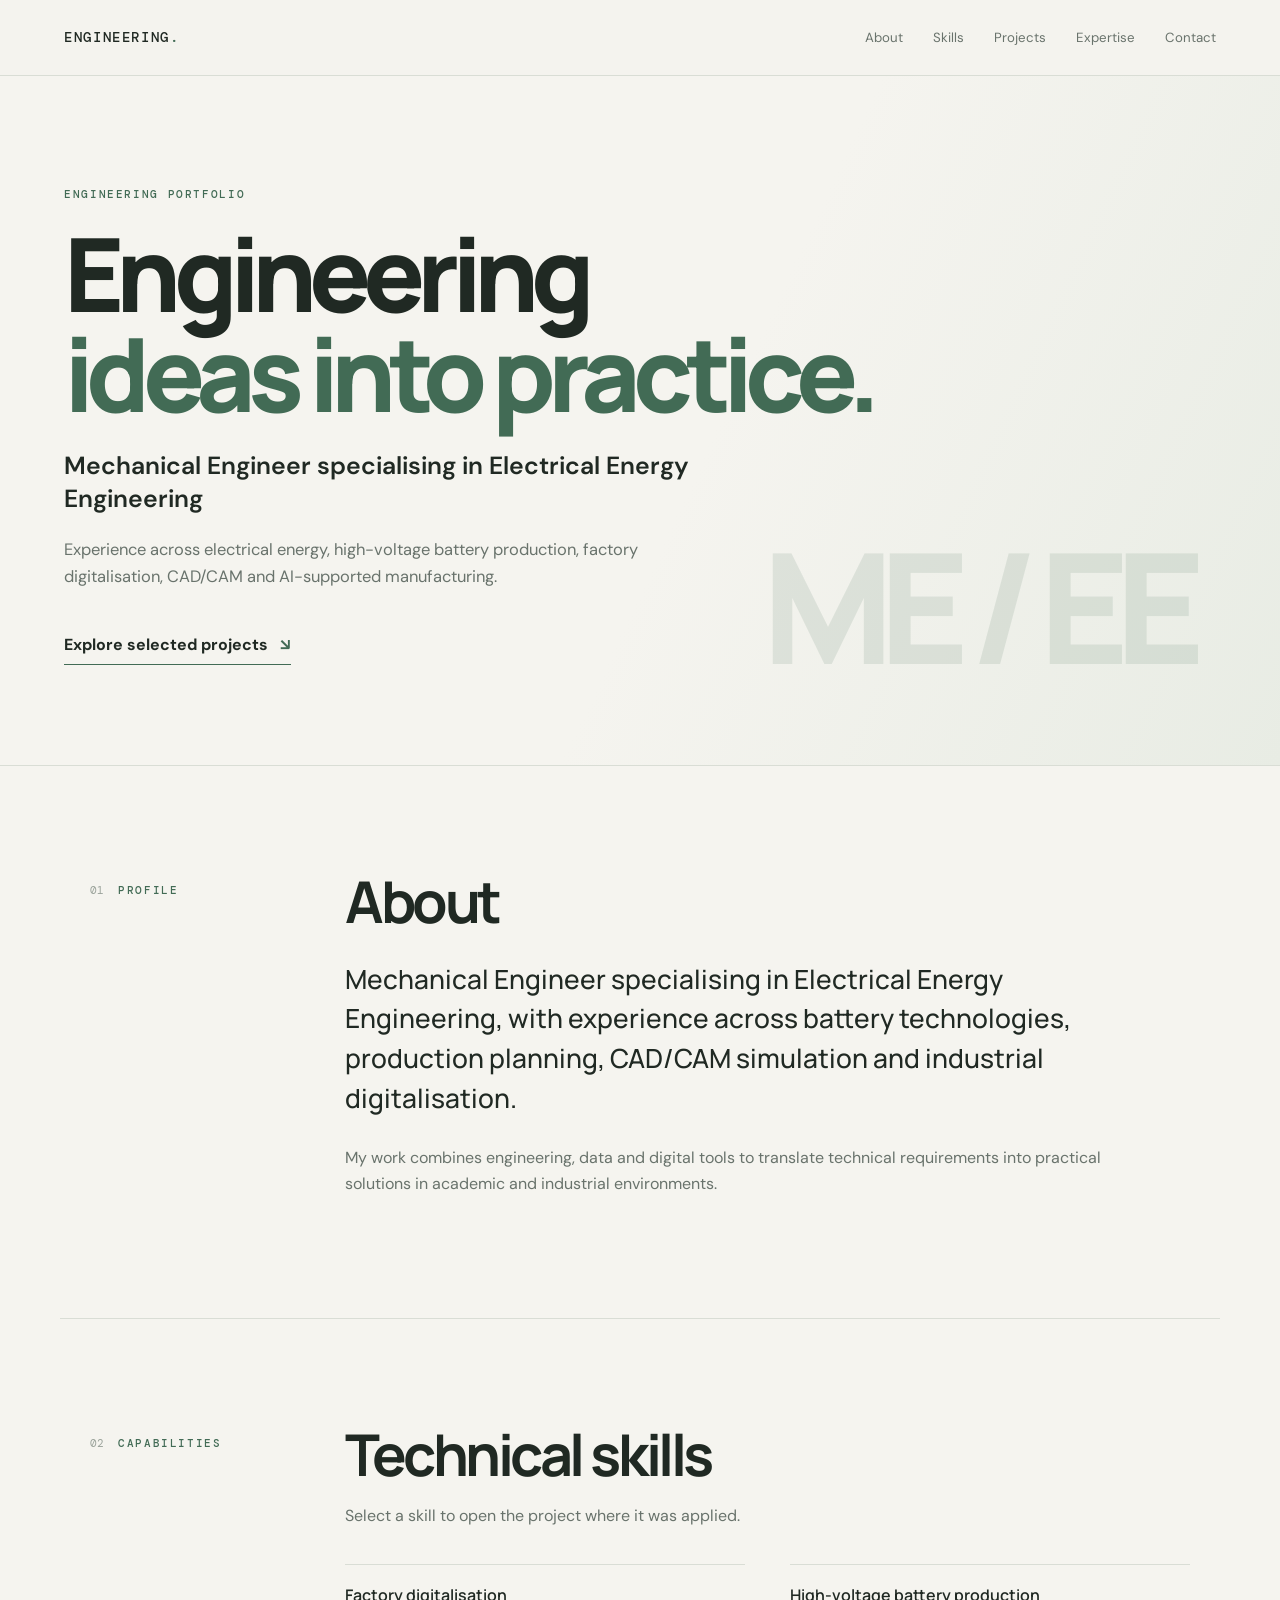
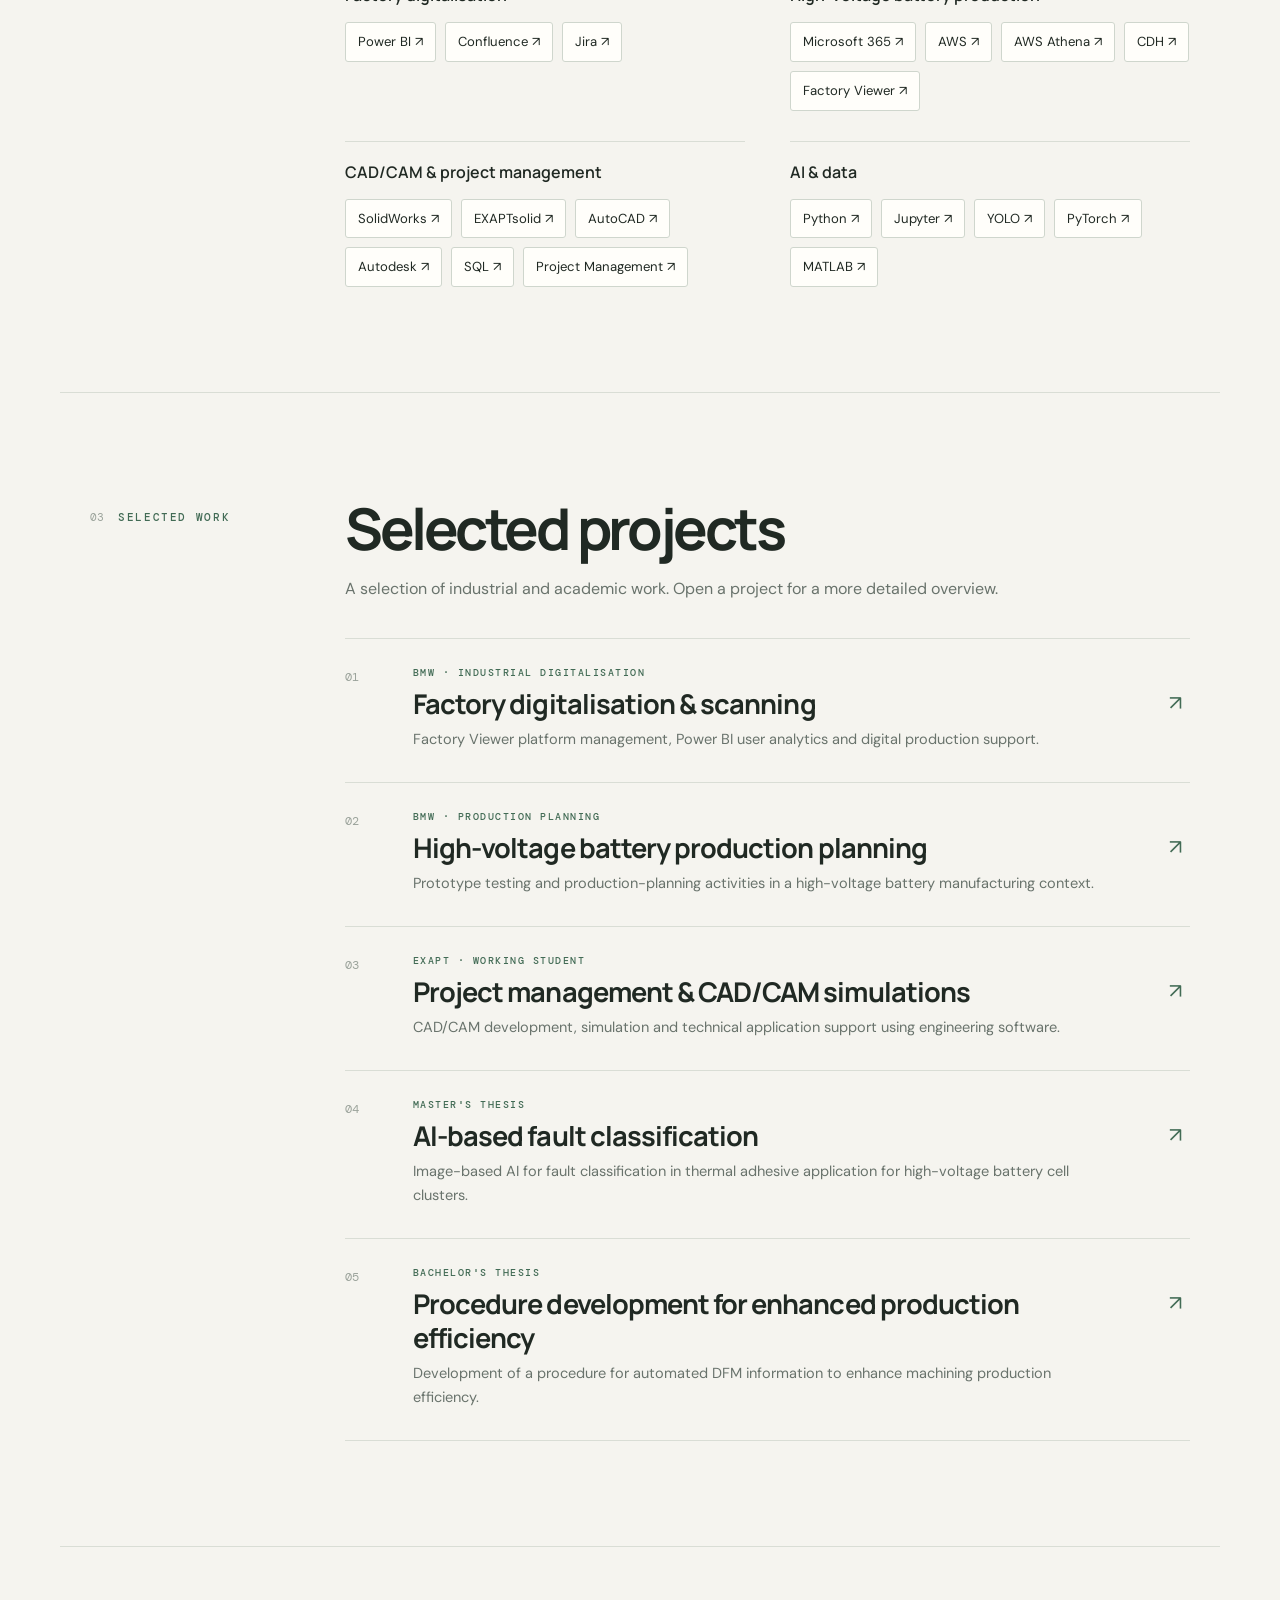
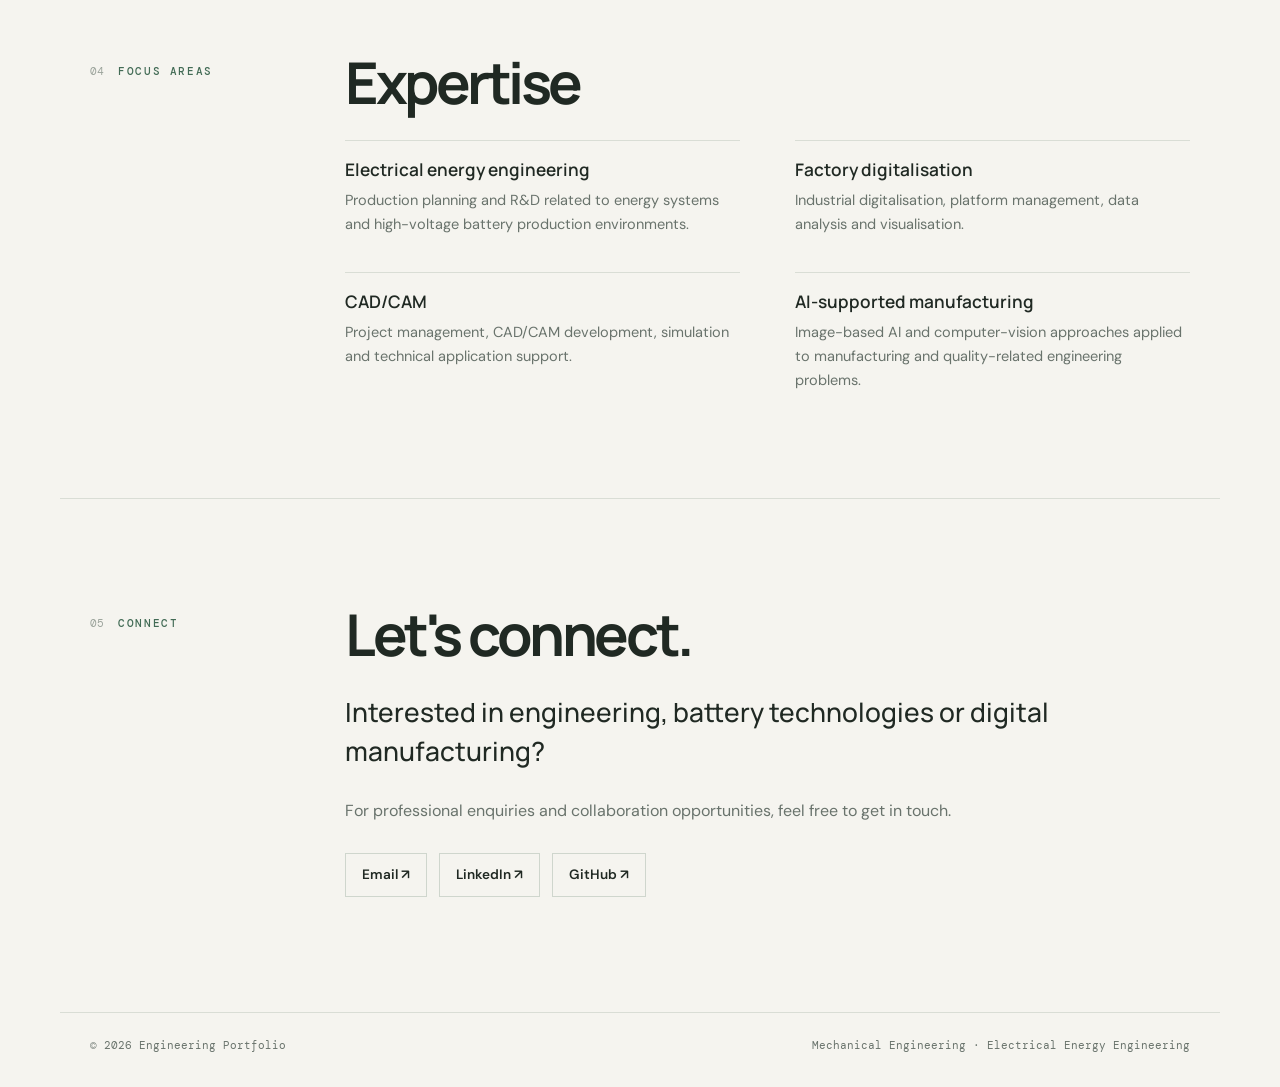
==== commit 54e0fb42: "Add files via upload" ====
--- a/index.html
+++ b/index.html
@@ -3,192 +3,158 @@
 <head>
   <meta charset="UTF-8">
   <meta name="viewport" content="width=device-width, initial-scale=1.0">
+  <meta name="description" content="Engineering portfolio of a Mechanical Engineer specialising in Electrical Energy Engineering.">
   <title>Engineering Portfolio</title>
   <link rel="stylesheet" href="styles.css">
+  <script src="script.js" defer></script>
 </head>
 <body>
-
-<header class="hero">
-  <div class="container hero-inner">
-    <div class="hero-copy">
-      <p class="eyebrow">Engineering Portfolio</p>
-      <h1>Mechanical Engineer specialising in Electrical Energy Engineering</h1>
-      <p class="intro">
-        Engineering experience across electrical energy, battery production,
-        factory digitalisation, CAD/CAM and AI-supported manufacturing.
-      </p>
-      <a class="hero-link" href="#projects">Explore selected projects →</a>
-    </div>
-  </div>
+<header class="site-header">
+  <a class="wordmark" href="#home">ENGINEERING<span>.</span></a>
+  <button class="menu-toggle" aria-label="Toggle navigation" aria-expanded="false">☰</button>
+  <nav class="main-nav">
+    <a href="#about">About</a>
+    <a href="#skills">Skills</a>
+    <a href="#projects">Projects</a>
+    <a href="#expertise">Expertise</a>
+    <a href="#contact">Contact</a>
+  </nav>
 </header>
 
-<main>
+<main id="home">
+  <section class="hero">
+    <div class="hero-inner">
+      <p class="eyebrow">ENGINEERING PORTFOLIO</p>
+      <h1>Engineering<br><span>ideas into practice.</span></h1>
+      <h2>Mechanical Engineer specialising in Electrical Energy Engineering</h2>
+      <p class="hero-copy">Experience across electrical energy, high-voltage battery production, factory digitalisation, CAD/CAM and AI-supported manufacturing.</p>
+      <a class="text-link" href="#projects">Explore selected projects <span>↘</span></a>
+    </div>
+    <div class="hero-index" aria-hidden="true">ME / EE</div>
+  </section>
 
-<section class="section" id="skills">
-  <div class="container">
-    <p class="eyebrow">Technical Skills</p>
-    <h2>Skills linked to practical projects</h2>
-    <p class="section-intro">
-      Explore the technologies and engineering tools used across my projects.
-      Select a skill to view the project where it was applied.
-    </p>
+  <section class="section" id="about">
+    <div class="section-label"><span>01</span><p>PROFILE</p></div>
+    <div class="section-main">
+      <h2>About</h2>
+      <p class="lead">Mechanical Engineer specialising in Electrical Energy Engineering, with experience across battery technologies, production planning, CAD/CAM simulation and industrial digitalisation.</p>
+      <p>My work combines engineering, data and digital tools to translate technical requirements into practical solutions in academic and industrial environments.</p>
+    </div>
+  </section>
 
-    <div class="skills-grid">
-      <a class="skill-button" href="projects/factory-digitalisation.html">Power BI</a>
-      <a class="skill-button" href="projects/factory-digitalisation.html">Confluence</a>
-      <a class="skill-button" href="projects/factory-digitalisation.html">Jira</a>
+  <section class="section skills-section" id="skills">
+    <div class="section-label"><span>02</span><p>CAPABILITIES</p></div>
+    <div class="section-main">
+      <h2>Technical skills</h2>
+      <p class="section-intro">Select a skill to open the project where it was applied.</p>
 
-      <a class="skill-button" href="projects/battery-production.html">Microsoft 365</a>
-      <a class="skill-button" href="projects/battery-production.html">AWS</a>
-      <a class="skill-button" href="projects/battery-production.html">AWS Athena</a>
-      <a class="skill-button" href="projects/battery-production.html">CDH</a>
-      <a class="skill-button" href="projects/battery-production.html">Factory Viewer</a>
-
-      <a class="skill-button" href="projects/cad-cam.html">SolidWorks</a>
-      <a class="skill-button" href="projects/cad-cam.html">EXAPTsolid</a>
-      <a class="skill-button" href="projects/cad-cam.html">AutoCAD</a>
-      <a class="skill-button" href="projects/cad-cam.html">SQL</a>
-      <a class="skill-button" href="projects/cad-cam.html">Project Management</a>
-      <a class="skill-button" href="projects/cad-cam.html">Autodesk</a>
-
-      <a class="skill-button" href="projects/masters-thesis.html">Python</a>
-      <a class="skill-button" href="projects/masters-thesis.html">Jupyter</a>
-      <a class="skill-button" href="projects/masters-thesis.html">YOLO</a>
-      <a class="skill-button" href="projects/masters-thesis.html">PyTorch</a>
-      <a class="skill-button" href="projects/masters-thesis.html">MATLAB</a>
-    </div>
-  </div>
-</section>
-
-<section class="section section-alt" id="projects">
-  <div class="container">
-    <p class="eyebrow">Selected Projects</p>
-    <h2>Engineering projects</h2>
-
-    <div class="project-grid">
-
-      <article class="project-card">
-        <p class="project-type">BMW</p>
-        <h3>Factory Digitalisation</h3>
-        <p>
-          Digitalisation, Power BI dashboard development, user analytics
-          and digital factory planning within an industrial production
-          environment.
-        </p>
-        <a href="projects/factory-digitalisation.html">View project →</a>
-      </article>
-
-      <article class="project-card">
-        <p class="project-type">BMW</p>
-        <h3>High-Voltage Battery Production Planning</h3>
-        <p>
-          Production planning and prototype-related work within the
-          high-voltage battery production environment, including
-          digital factory planning and production technologies.
-        </p>
-        <a href="projects/battery-production.html">View project →</a>
-      </article>
-
-      <article class="project-card">
-        <p class="project-type">CAD / CAM</p>
-        <h3>Project Management and CAD/CAM Simulations</h3>
-        <p>
-          Technical project and application support using SolidWorks,
-          EXAPTsolid, AutoCAD and Autodesk, including CAD/CAM simulation.
-        </p>
-        <a href="projects/cad-cam.html">View project →</a>
-      </article>
-
-      <article class="project-card">
-        <p class="project-type">Master's Thesis</p>
-        <h3>AI-Based Fault Classification</h3>
-        <p>
-          Image-based AI methods for fault classification in thermal
-          adhesive application for high-voltage battery cell clusters.
-        </p>
-        <a href="projects/masters-thesis.html">View project →</a>
-      </article>
-
-      <article class="project-card">
-        <p class="project-type">Bachelor's Thesis</p>
-        <h3>Procedure Development for Enhanced Production Efficiency</h3>
-        <p>
-          Development of a Procedure for Automated DFM Information
-          to enhance Machining Production Efficiency.
-        </p>
-        <a href="projects/wandflansch.html">View project →</a>
-      </article>
-
-    </div>
-  </div>
-</section>
-
-<section class="section" id="expertise">
-  <div class="container">
-    <p class="eyebrow">Expertise</p>
-    <h2>Engineering focus</h2>
-
-    <div class="expertise-grid">
-      <div>
-        <h3>Electrical Energy Engineering</h3>
-        <p>
-          Production Planning and R&amp;D related to energy systems and high-voltage
-          battery production environments.
-        </p>
-      </div>
-
-      <div>
-        <h3>Production &amp; Digitalisation</h3>
-        <p>
-          Digital factory planning, production systems, analytics and
-          industrial data applications.
-        </p>
-      </div>
-
-      <div>
-        <h3>CAD / CAM</h3>
-        <p>
-          Project Management, CAD/CAM development, simulation and technical application
-          support.
-        </p>
-      </div>
-
-      <div>
-        <h3>AI &amp; Data</h3>
-        <p>
-          Image-based machine learning and data-driven engineering
-          applications.
-        </p>
+      <div class="skill-groups">
+        <div class="skill-group">
+          <h3>Factory digitalisation</h3>
+          <div class="skill-list">
+            <a class="skill" href="projects/factory-digitalisation.html">Power BI ↗</a>
+            <a class="skill" href="projects/factory-digitalisation.html">Confluence ↗</a>
+            <a class="skill" href="projects/factory-digitalisation.html">Jira ↗</a>
+          </div>
+        </div>
+        <div class="skill-group">
+          <h3>High-voltage battery production</h3>
+          <div class="skill-list">
+            <a class="skill" href="projects/battery-production.html">Microsoft 365 ↗</a>
+            <a class="skill" href="projects/battery-production.html">AWS ↗</a>
+            <a class="skill" href="projects/battery-production.html">AWS Athena ↗</a>
+            <a class="skill" href="projects/battery-production.html">CDH ↗</a>
+            <a class="skill" href="projects/battery-production.html">Factory Viewer ↗</a>
+          </div>
+        </div>
+        <div class="skill-group">
+          <h3>CAD/CAM &amp; project management</h3>
+          <div class="skill-list">
+            <a class="skill" href="projects/cad-cam.html">SolidWorks ↗</a>
+            <a class="skill" href="projects/cad-cam.html">EXAPTsolid ↗</a>
+            <a class="skill" href="projects/cad-cam.html">AutoCAD ↗</a>
+            <a class="skill" href="projects/cad-cam.html">Autodesk ↗</a>
+            <a class="skill" href="projects/cad-cam.html">SQL ↗</a>
+            <a class="skill" href="projects/cad-cam.html">Project Management ↗</a>
+          </div>
+        </div>
+        <div class="skill-group">
+          <h3>AI &amp; data</h3>
+          <div class="skill-list">
+            <a class="skill" href="projects/masters-thesis.html">Python ↗</a>
+            <a class="skill" href="projects/masters-thesis.html">Jupyter ↗</a>
+            <a class="skill" href="projects/masters-thesis.html">YOLO ↗</a>
+            <a class="skill" href="projects/masters-thesis.html">PyTorch ↗</a>
+            <a class="skill" href="projects/masters-thesis.html">MATLAB ↗</a>
+          </div>
+        </div>
       </div>
     </div>
-  </div>
-</section>
+  </section>
 
-<section class="section section-alt" id="contact">
-  <div class="container">
-    <p class="eyebrow">Contact</p>
-    <h2>Let's connect</h2>
-    <p>
-      For engineering opportunities, technical collaboration or further
-      information about my projects, please get in touch.
-    </p>
+  <section class="section projects-section" id="projects">
+    <div class="section-label"><span>03</span><p>SELECTED WORK</p></div>
+    <div class="section-main">
+      <h2>Selected projects</h2>
+      <p class="section-intro">A selection of industrial and academic work. Open a project for a more detailed overview.</p>
+      <div class="project-list">
+        <a class="project-card" href="projects/factory-digitalisation.html">
+          <span class="project-number">01</span>
+          <div><p class="project-type">BMW · INDUSTRIAL DIGITALISATION</p><h3>Factory digitalisation &amp; scanning</h3><p>Factory Viewer platform management, Power BI user analytics and digital production support.</p></div>
+          <span class="card-arrow">↗</span>
+        </a>
+        <a class="project-card" href="projects/battery-production.html">
+          <span class="project-number">02</span>
+          <div><p class="project-type">BMW · PRODUCTION PLANNING</p><h3>High-voltage battery production planning</h3><p>Prototype testing and production-planning activities in a high-voltage battery manufacturing context.</p></div>
+          <span class="card-arrow">↗</span>
+        </a>
+        <a class="project-card" href="projects/cad-cam.html">
+          <span class="project-number">03</span>
+          <div><p class="project-type">EXAPT · WORKING STUDENT</p><h3>Project management &amp; CAD/CAM simulations</h3><p>CAD/CAM development, simulation and technical application support using engineering software.</p></div>
+          <span class="card-arrow">↗</span>
+        </a>
+        <a class="project-card" href="projects/masters-thesis.html">
+          <span class="project-number">04</span>
+          <div><p class="project-type">MASTER'S THESIS</p><h3>AI-based fault classification</h3><p>Image-based AI for fault classification in thermal adhesive application for high-voltage battery cell clusters.</p></div>
+          <span class="card-arrow">↗</span>
+        </a>
+        <a class="project-card" href="projects/wandflansch.html">
+          <span class="project-number">05</span>
+          <div><p class="project-type">BACHELOR'S THESIS</p><h3>Procedure development for enhanced production efficiency</h3><p>Development of a procedure for automated DFM information to enhance machining production efficiency.</p></div>
+          <span class="card-arrow">↗</span>
+        </a>
+      </div>
+    </div>
+  </section>
 
-    <div class="contact-links">
-      <a href="mailto:YOUR_EMAIL">Email</a>
-      <a href="YOUR_LINKEDIN_URL" target="_blank" rel="noopener">LinkedIn</a>
-      <a href="YOUR_GITHUB_URL" target="_blank" rel="noopener">GitHub</a>
+  <section class="section" id="expertise">
+    <div class="section-label"><span>04</span><p>FOCUS AREAS</p></div>
+    <div class="section-main">
+      <h2>Expertise</h2>
+      <div class="expertise-grid">
+        <article><h3>Electrical energy engineering</h3><p>Production planning and R&amp;D related to energy systems and high-voltage battery production environments.</p></article>
+        <article><h3>Factory digitalisation</h3><p>Industrial digitalisation, platform management, data analysis and visualisation.</p></article>
+        <article><h3>CAD/CAM</h3><p>Project management, CAD/CAM development, simulation and technical application support.</p></article>
+        <article><h3>AI-supported manufacturing</h3><p>Image-based AI and computer-vision approaches applied to manufacturing and quality-related engineering problems.</p></article>
+      </div>
     </div>
-  </div>
-</section>
+  </section>
 
+  <section class="section contact-section" id="contact">
+    <div class="section-label"><span>05</span><p>CONNECT</p></div>
+    <div class="section-main">
+      <h2>Let's connect.</h2>
+      <p class="lead">Interested in engineering, battery technologies or digital manufacturing?</p>
+      <p>For professional enquiries and collaboration opportunities, feel free to get in touch.</p>
+      <div class="contact-links">
+        <a href="mailto:YOUR_EMAIL">Email ↗</a>
+        <a href="YOUR_LINKEDIN_URL" target="_blank" rel="noopener">LinkedIn ↗</a>
+        <a href="YOUR_GITHUB_URL" target="_blank" rel="noopener">GitHub ↗</a>
+      </div>
+    </div>
+  </section>
 </main>
 
-<footer>
-  <div class="container">
-    <p>© 2026 Engineering Portfolio</p>
-  </div>
-</footer>
-
-<script src="script.js"></script>
+<footer><span>© <span id="year"></span> Engineering Portfolio</span><span>Mechanical Engineering · Electrical Energy Engineering</span></footer>
 </body>
 </html>
--- a/styles.css
+++ b/styles.css
@@ -1,3 +1,160 @@
-@import url('https://fonts.googleapis.com/css2?family=DM+Sans:wght@400;500;600;700&family=Manrope:wght@400;500;600;700;800&display=swap');
-:root{--ink:#202421;--muted:#707872;--line:#e5e9e5;--paper:#fbfcfa;--accent:#547563;--soft:#edf2ee}*{box-sizing:border-box}html{scroll-behavior:smooth;scroll-padding-top:90px}body{margin:0;background:var(--paper);color:var(--ink);font-family:'DM Sans',sans-serif;line-height:1.65}.site-header{height:76px;padding:0 7vw;display:flex;align-items:center;justify-content:space-between;border-bottom:1px solid var(--line);position:sticky;top:0;background:rgba(251,252,250,.96);backdrop-filter:blur(10px);z-index:10}.wordmark{font:800 1.25rem Manrope,sans-serif;letter-spacing:-.06em;color:var(--ink);text-decoration:none}.wordmark span{color:var(--accent)}.main-nav{display:flex;gap:30px}.main-nav a,.contact-links a{color:var(--ink);text-decoration:none;font-size:.9rem}.main-nav a:hover,.contact-links a:hover{color:var(--accent)}.menu-toggle{display:none;background:none;border:0;font-size:1.5rem}.hero{padding:115px 12vw 105px;max-width:1250px;margin:auto}.eyebrow,.project-type{font-size:.7rem;letter-spacing:.16em;font-weight:700;color:var(--accent)}h1,h2,h3{font-family:Manrope,sans-serif;line-height:1.2;letter-spacing:-.035em}h1{font-size:clamp(3rem,7vw,6.3rem);margin:25px 0 18px;font-weight:600}h1 span{color:var(--accent)}.hero h2{font-size:clamp(1rem,2vw,1.35rem);font-weight:500;letter-spacing:-.02em}.divider{color:#aab3ac;padding:0 8px}.hero-copy{max-width:560px;color:var(--muted);font-size:1.1rem;margin:25px 0 0}.section{display:grid;grid-template-columns:minmax(190px,.7fr) 2fr;gap:7vw;padding:75px 12vw;border-top:1px solid var(--line);max-width:1500px;margin:auto}.section-heading h2{font-size:2rem;margin:12px 0}.section-content{max-width:780px}.section-content p{color:var(--muted);margin-top:0}.lead{font:500 1.25rem/1.6 Manrope,sans-serif!important;color:var(--ink)!important}.section-intro{font-size:.92rem}.skill-groups{display:grid;gap:24px;margin-top:25px}.skill-group h3{font-size:1rem;margin:0 0 12px}.skill-list{display:flex;flex-wrap:wrap;gap:9px}.skill{font:500 .85rem 'DM Sans',sans-serif;background:white;border:1px solid var(--line);border-radius:3px;padding:9px 13px;color:var(--ink);cursor:pointer;transition:.2s}.skill:hover,.skill.active{background:var(--soft);border-color:var(--accent);color:var(--accent)}.skill-preview{font-size:.82rem;min-height:25px;margin:20px 0 0!important;color:var(--accent)!important}.project-list{border-top:1px solid var(--line)}.project-card{display:flex;justify-content:space-between;align-items:center;gap:25px;padding:25px 0;border-bottom:1px solid var(--line);scroll-margin-top:100px;transition:background .2s}.project-card.highlight{background:var(--soft);padding-left:15px;padding-right:15px}.project-type{font-size:.65rem;margin:0 0 7px}.project-card h3{font-size:1.2rem;margin:0 0 8px}.project-card p:not(.project-type){font-size:.9rem;margin:0;max-width:620px}.project-card>a{white-space:nowrap;color:var(--accent);font-size:.85rem;text-decoration:none;font-weight:600}.expertise-grid{display:grid;grid-template-columns:1fr 1fr;gap:28px 45px}.expertise-grid h3{font-size:1rem;margin:0}.expertise-grid p{font-size:.9rem;margin:0}.contact-links{display:flex;gap:25px;margin-top:25px}.contact-links a{font-weight:600;border-bottom:1px solid var(--line);padding-bottom:5px}footer{border-top:1px solid var(--line);padding:25px 7vw;display:flex;justify-content:space-between;color:var(--muted);font-size:.78rem}.detail-main{max-width:1050px;margin:auto;padding:85px 8vw 110px}.back-link{color:var(--accent);text-decoration:none;font-size:.85rem}.detail-main h1{font-size:clamp(2.5rem,5vw,4.5rem);margin:35px 0 15px}.detail-lead{font:500 1.25rem/1.6 Manrope,sans-serif;color:var(--muted);max-width:800px}.detail-meta{display:flex;flex-wrap:wrap;gap:10px;margin:25px 0 55px}.detail-meta span{border:1px solid var(--line);padding:6px 10px;font-size:.75rem;color:var(--muted)}.detail-block{border-top:1px solid var(--line);padding:28px 0;display:grid;grid-template-columns:190px 1fr;gap:35px}.detail-block h2{font-size:1.2rem;margin:0}.detail-block p,.detail-block li{color:var(--muted)}.detail-block ul{padding-left:20px;margin:0}.notice{background:var(--soft);padding:18px 20px;font-size:.85rem;color:var(--muted)}
-@media(max-width:760px){.site-header{padding:0 6vw}.menu-toggle{display:block}.main-nav{display:none;position:absolute;top:76px;left:0;right:0;background:var(--paper);padding:18px 6vw 25px;border-bottom:1px solid var(--line);flex-direction:column;gap:14px}.main-nav.open{display:flex}.hero{padding:85px 7vw 75px}.section{grid-template-columns:1fr;gap:18px;padding:55px 7vw}.project-card{align-items:flex-start;flex-direction:column;gap:12px}.expertise-grid{grid-template-columns:1fr;gap:22px}.detail-main{padding:60px 7vw 80px}.detail-block{grid-template-columns:1fr;gap:12px}footer{padding:22px 7vw;gap:10px;flex-direction:column}}
+@import url('https://fonts.googleapis.com/css2?family=DM+Mono:wght@400;500&family=DM+Sans:wght@400;500;600;700&family=Manrope:wght@400;500;600;700;800&display=swap');
+
+:root {
+  --paper: #f5f4ef;
+  --white: #fffefa;
+  --ink: #202923;
+  --muted: #69736c;
+  --line: #d9ddd5;
+  --green: #426b55;
+  --green-dark: #294a39;
+  --max: 1160px;
+}
+
+* { box-sizing: border-box; }
+html { scroll-behavior: smooth; }
+body {
+  margin: 0;
+  background: var(--paper);
+  color: var(--ink);
+  font-family: "DM Sans", Arial, sans-serif;
+  line-height: 1.65;
+  -webkit-font-smoothing: antialiased;
+}
+a { color: inherit; }
+.site-header {
+  height: 76px;
+  padding: 0 max(5vw, calc((100vw - var(--max)) / 2));
+  display: flex;
+  align-items: center;
+  justify-content: space-between;
+  border-bottom: 1px solid var(--line);
+  background: rgba(245,244,239,.94);
+}
+.wordmark { font: 500 .85rem "DM Mono", monospace; letter-spacing: .12em; text-decoration: none; }
+.wordmark span { color: var(--green); }
+.main-nav { display: flex; gap: 30px; }
+.main-nav a { text-decoration: none; color: var(--muted); font-size: .83rem; }
+.main-nav a:hover { color: var(--green-dark); }
+.menu-toggle { display: none; border: 0; background: transparent; font-size: 1.4rem; }
+.hero {
+  min-height: 650px;
+  position: relative;
+  display: flex;
+  align-items: center;
+  padding: 100px max(5vw, calc((100vw - var(--max)) / 2));
+  overflow: hidden;
+  background: linear-gradient(115deg, #f5f4ef 55%, #e8ece4 100%);
+  border-bottom: 1px solid var(--line);
+}
+.hero-inner { max-width: 850px; position: relative; z-index: 1; }
+.eyebrow, .section-label p, .project-type {
+  font: 500 .68rem "DM Mono", monospace;
+  letter-spacing: .15em;
+  color: var(--green);
+}
+.hero h1 {
+  margin: 22px 0 25px;
+  font: 800 clamp(3.6rem, 8vw, 7.3rem)/.98 "Manrope", sans-serif;
+  letter-spacing: -.075em;
+}
+.hero h1 span { color: var(--green); }
+.hero h2 { max-width: 700px; font-size: clamp(1.15rem, 2vw, 1.55rem); font-weight: 600; line-height: 1.35; }
+.hero-copy { max-width: 630px; color: var(--muted); font-size: 1.03rem; }
+.text-link { display: inline-block; margin-top: 25px; padding-bottom: 6px; border-bottom: 1px solid var(--green); text-decoration: none; font-weight: 700; }
+.text-link span { color: var(--green); margin-left: 8px; }
+.hero-index { position: absolute; right: 7%; bottom: 8%; color: rgba(66,107,85,.12); font: 800 clamp(4rem, 12vw, 10rem) "Manrope", sans-serif; letter-spacing: -.1em; }
+.section {
+  display: grid;
+  grid-template-columns: 210px minmax(0, 1fr);
+  gap: 45px;
+  max-width: var(--max);
+  margin: auto;
+  padding: 105px 30px;
+  border-bottom: 1px solid var(--line);
+}
+.section-label { display: flex; gap: 14px; align-items: baseline; padding-top: 12px; }
+.section-label span { font: .7rem "DM Mono", monospace; color: #9ba39b; }
+.section-label p { margin: 0; }
+.section-main h2 { margin: 0 0 28px; font: 700 clamp(2.3rem, 4.5vw, 4rem)/1.05 "Manrope", sans-serif; letter-spacing: -.06em; }
+.section-main > p { max-width: 760px; color: var(--muted); }
+.lead { color: var(--ink) !important; font: 500 clamp(1.2rem, 2.2vw, 1.65rem)/1.5 "Manrope", sans-serif; max-width: 820px !important; }
+.section-intro { margin: -10px 0 35px; color: var(--muted); }
+.skill-groups { display: grid; grid-template-columns: 1fr 1fr; gap: 30px 45px; }
+.skill-group { padding-top: 19px; border-top: 1px solid var(--line); }
+.skill-group h3 { margin: 0 0 16px; font: 600 1rem "Manrope", sans-serif; }
+.skill-list { display: flex; flex-wrap: wrap; gap: 9px; }
+.skill {
+  display: inline-block;
+  padding: 8px 12px;
+  border: 1px solid #cfd6cd;
+  border-radius: 3px;
+  background: var(--white);
+  color: var(--ink);
+  font-size: .82rem;
+  text-decoration: none;
+  transition: .18s ease;
+}
+.skill:hover { color: white; background: var(--green); border-color: var(--green); transform: translateY(-2px); }
+.project-list { border-top: 1px solid var(--line); }
+.project-card {
+  display: grid;
+  grid-template-columns: 48px minmax(0,1fr) 35px;
+  gap: 20px;
+  align-items: start;
+  padding: 27px 8px 30px 0;
+  border-bottom: 1px solid var(--line);
+  text-decoration: none;
+  transition: padding .2s ease, background .2s ease;
+}
+.project-card:hover { padding-left: 12px; background: rgba(255,255,255,.45); }
+.project-number { padding-top: 4px; color: #9ba39b; font: .72rem "DM Mono", monospace; }
+.project-type { margin: 0 0 8px; font-size: .62rem; }
+.project-card h3 { margin: 0 0 7px; font: 700 clamp(1.2rem, 2.3vw, 1.7rem)/1.25 "Manrope", sans-serif; letter-spacing: -.035em; }
+.project-card p:not(.project-type) { max-width: 700px; margin: 0; color: var(--muted); font-size: .91rem; }
+.card-arrow { justify-self: end; padding-top: 20px; color: var(--green); font-size: 1.3rem; }
+.expertise-grid { display: grid; grid-template-columns: 1fr 1fr; gap: 35px 55px; }
+.expertise-grid article { border-top: 1px solid var(--line); padding-top: 17px; }
+.expertise-grid h3 { margin: 0 0 8px; font: 600 1.08rem "Manrope", sans-serif; }
+.expertise-grid p { margin: 0; color: var(--muted); font-size: .91rem; }
+.contact-section { padding-bottom: 115px; }
+.contact-links { display: flex; flex-wrap: wrap; gap: 12px; margin-top: 28px; }
+.contact-links a { padding: 10px 16px; border: 1px solid #cfd6cd; text-decoration: none; font-size: .85rem; font-weight: 600; }
+.contact-links a:hover { background: var(--green); color: white; border-color: var(--green); }
+footer {
+  max-width: var(--max); margin: auto; padding: 25px 30px 35px;
+  display: flex; justify-content: space-between; gap: 15px;
+  color: var(--muted); font: .68rem "DM Mono", monospace;
+}
+
+/* Project detail pages */
+.project-hero { padding: 95px max(5vw, calc((100vw - var(--max)) / 2)) 85px; background: #e9ede6; border-bottom: 1px solid var(--line); }
+.back-link { display: inline-block; margin-bottom: 38px; color: var(--green-dark); text-decoration: none; font-size: .85rem; font-weight: 600; }
+.project-hero h1 { max-width: 900px; margin: 16px 0 20px; font: 800 clamp(2.8rem, 6vw, 5.8rem)/1.02 "Manrope", sans-serif; letter-spacing: -.065em; }
+.project-lead { max-width: 760px; color: var(--muted); font-size: 1.15rem; }
+.project-content { max-width: var(--max); margin: auto; padding: 80px 30px 110px; display: grid; grid-template-columns: minmax(0, 1.7fr) minmax(230px, .8fr); gap: 75px; }
+.project-content h2 { margin-top: 0; font: 700 2rem "Manrope", sans-serif; letter-spacing: -.04em; }
+.project-content h3 { margin-top: 35px; font: 700 1.1rem "Manrope", sans-serif; }
+.project-content p, .project-content li { color: var(--muted); }
+.project-content li { margin: 9px 0; }
+.project-sidebar { align-self: start; padding: 25px; background: #ecefe9; border: 1px solid var(--line); }
+.project-sidebar h3 { margin-top: 0; }
+.project-sidebar ul { padding-left: 19px; }
+.confidentiality { margin-top: 35px; padding: 18px 20px; border-left: 3px solid var(--green); background: #f0f1eb; color: var(--muted); font-size: .88rem; }
+.document-link { display: inline-block; margin-top: 15px; color: var(--green-dark); font-weight: 700; }
+@media (max-width: 760px) {
+  .site-header { height: 65px; }
+  .menu-toggle { display: block; }
+  .main-nav { display: none; position: absolute; z-index: 5; top: 65px; left: 0; right: 0; padding: 20px 5vw; background: var(--paper); border-bottom: 1px solid var(--line); flex-direction: column; gap: 15px; }
+  .main-nav.open { display: flex; }
+  .hero { min-height: 570px; padding-top: 75px; padding-bottom: 75px; }
+  .hero-index { font-size: 5rem; }
+  .section { display: block; padding: 75px 24px; }
+  .section-label { margin-bottom: 24px; }
+  .skill-groups, .expertise-grid { grid-template-columns: 1fr; gap: 25px; }
+  .project-card { grid-template-columns: 30px minmax(0,1fr) 22px; gap: 10px; }
+  .project-content { display: block; padding: 60px 24px 80px; }
+  .project-sidebar { margin-top: 35px; }
+  .project-hero { padding: 65px 24px; }
+  footer { padding: 22px 24px 30px; flex-direction: column; }
+}
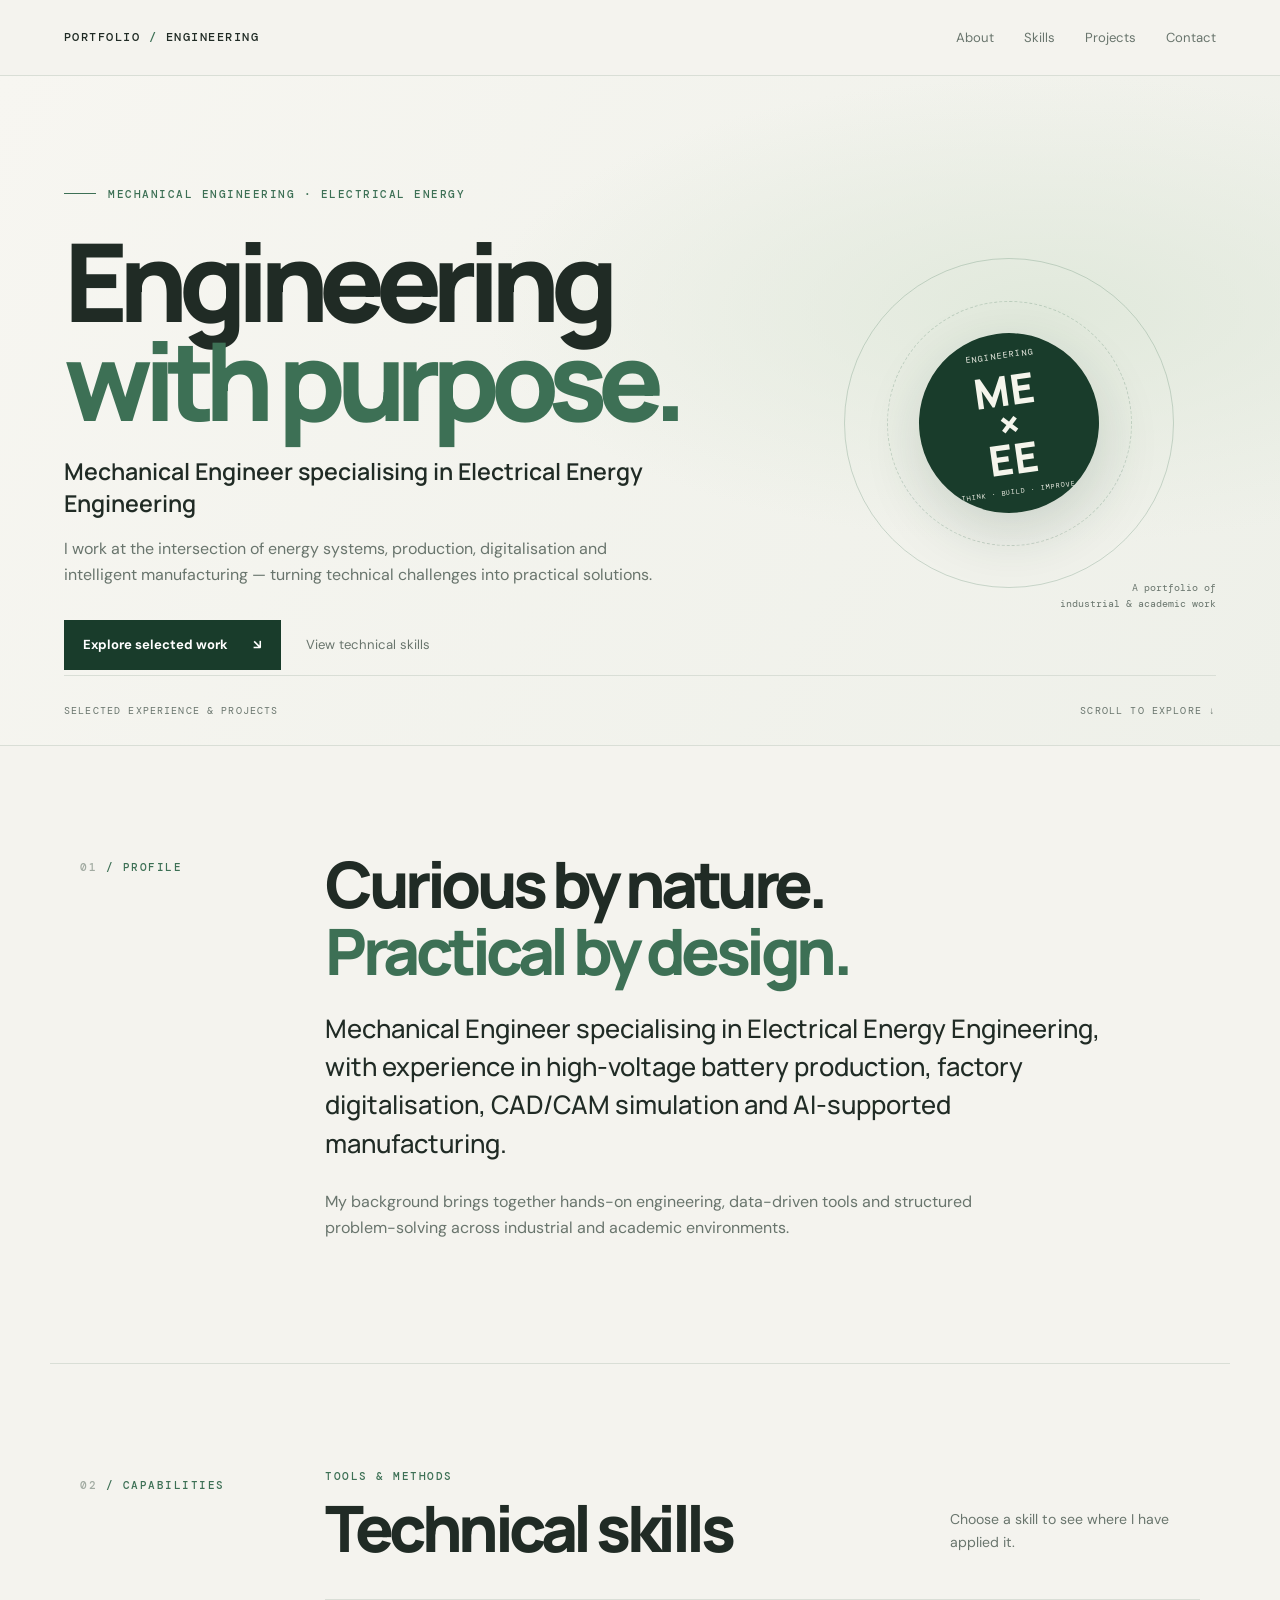
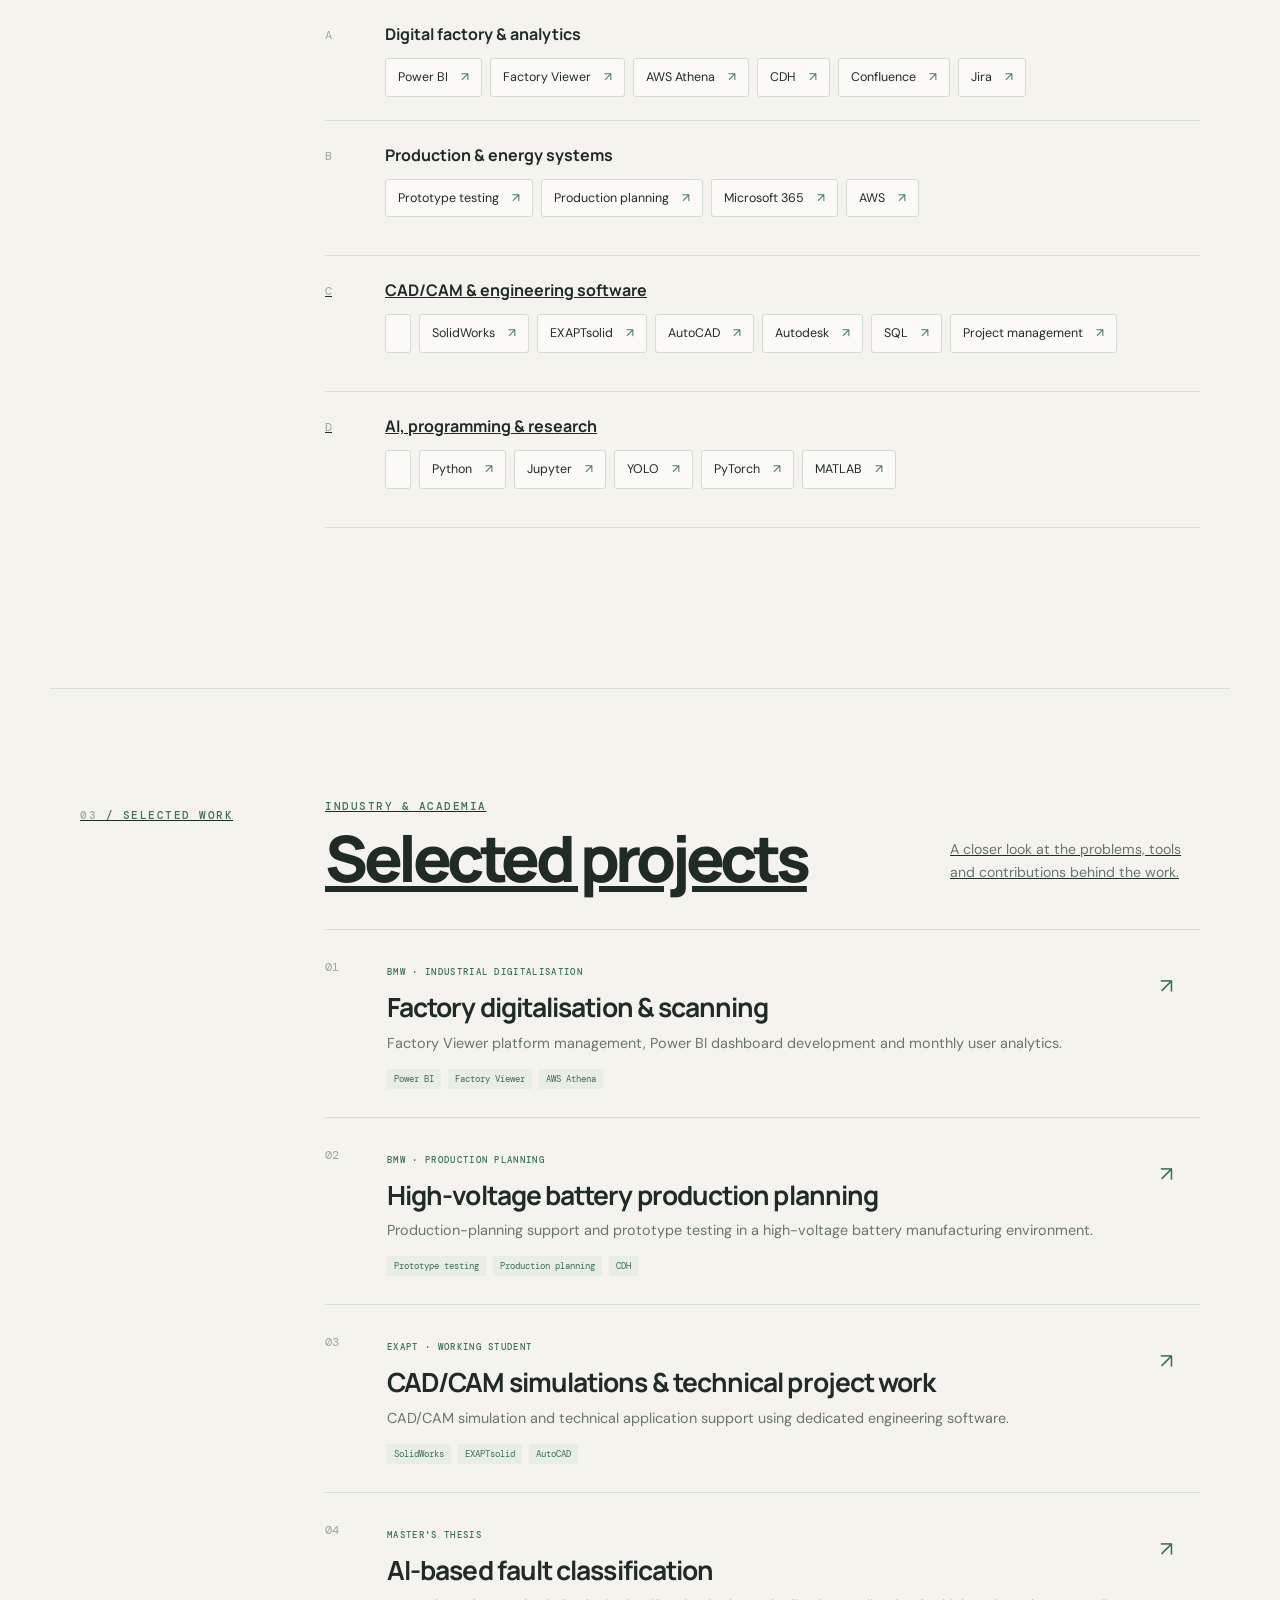
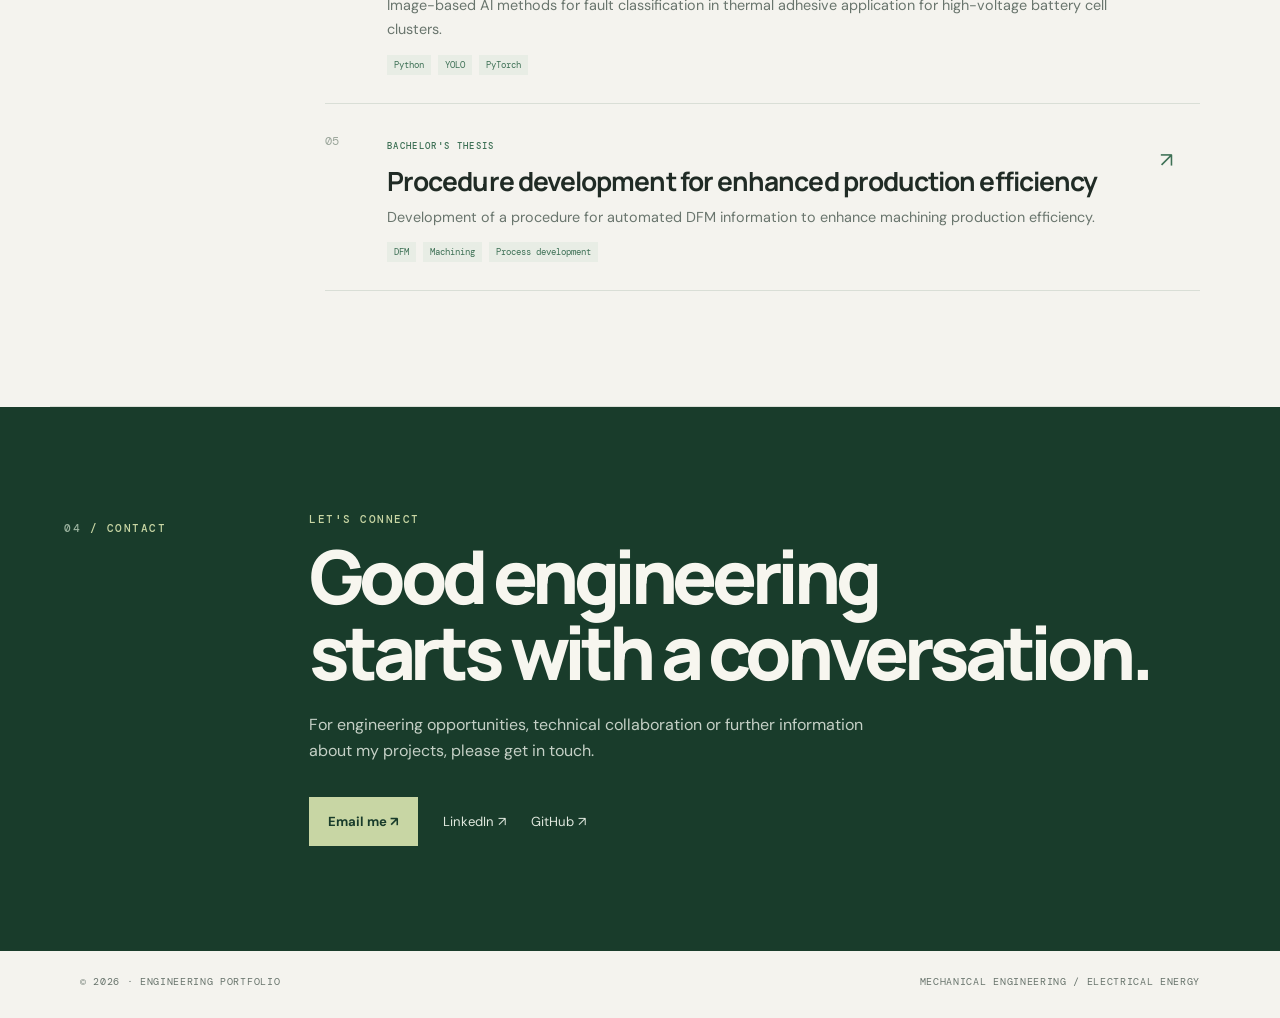
==== commit a459cfc8: "Add files via upload" ====
--- a/index.html
+++ b/index.html
@@ -1,160 +1,104 @@
-<!DOCTYPE html>
+<!doctype html>
 <html lang="en">
 <head>
-  <meta charset="UTF-8">
-  <meta name="viewport" content="width=device-width, initial-scale=1.0">
-  <meta name="description" content="Engineering portfolio of a Mechanical Engineer specialising in Electrical Energy Engineering.">
-  <title>Engineering Portfolio</title>
-  <link rel="stylesheet" href="styles.css">
-  <script src="script.js" defer></script>
+  <meta charset="utf-8">
+  <meta name="viewport" content="width=device-width, initial-scale=1">
+  <meta name="description" content="Engineering portfolio: mechanical engineering, electrical energy, digital manufacturing and AI.">
+  <title>Engineering Portfolio | Mechanical & Energy Engineering</title>
+  <link rel="preconnect" href="https://fonts.googleapis.com">
+  <link rel="preconnect" href="https://fonts.gstatic.com" crossorigin>
+  <link href="https://fonts.googleapis.com/css2?family=DM+Mono:wght@400;500&family=DM+Sans:wght@400;500;600;700&family=Manrope:wght@400;500;600;700;800&display=swap" rel="stylesheet">
+  <link rel="stylesheet" href="styles.css?v=3">
+  <script src="script.js?v=3" defer></script>
 </head>
 <body>
-<header class="site-header">
-  <a class="wordmark" href="#home">ENGINEERING<span>.</span></a>
-  <button class="menu-toggle" aria-label="Toggle navigation" aria-expanded="false">☰</button>
-  <nav class="main-nav">
-    <a href="#about">About</a>
-    <a href="#skills">Skills</a>
-    <a href="#projects">Projects</a>
-    <a href="#expertise">Expertise</a>
-    <a href="#contact">Contact</a>
+<header class="topbar">
+  <a class="brand" href="#top">PORTFOLIO<span> / </span>ENGINEERING</a>
+  <button class="nav-toggle" aria-label="Open navigation" aria-expanded="false">☰</button>
+  <nav class="nav">
+    <a href="#about">About</a><a href="#skills">Skills</a><a href="#projects">Projects</a><a href="#contact">Contact</a>
   </nav>
 </header>
 
-<main id="home">
+<main id="top">
   <section class="hero">
-    <div class="hero-inner">
-      <p class="eyebrow">ENGINEERING PORTFOLIO</p>
-      <h1>Engineering<br><span>ideas into practice.</span></h1>
-      <h2>Mechanical Engineer specialising in Electrical Energy Engineering</h2>
-      <p class="hero-copy">Experience across electrical energy, high-voltage battery production, factory digitalisation, CAD/CAM and AI-supported manufacturing.</p>
-      <a class="text-link" href="#projects">Explore selected projects <span>↘</span></a>
+    <div class="hero-grid">
+      <div class="hero-copy">
+        <p class="kicker"><span class="kicker-line"></span> MECHANICAL ENGINEERING · ELECTRICAL ENERGY</p>
+        <h1>Engineering<br><em>with purpose.</em></h1>
+        <p class="hero-role">Mechanical Engineer specialising in Electrical Energy Engineering</p>
+        <p class="hero-description">I work at the intersection of energy systems, production, digitalisation and intelligent manufacturing — turning technical challenges into practical solutions.</p>
+        <div class="hero-actions"><a class="button button-dark" href="#projects">Explore selected work <span>↘</span></a><a class="quiet-link" href="#skills">View technical skills</a></div>
+      </div>
+      <div class="hero-aside">
+        <div class="orbit orbit-one"></div><div class="orbit orbit-two"></div>
+        <div class="hero-stamp"><span>ENGINEERING</span><strong>ME<br>×<br>EE</strong><small>THINK · BUILD · IMPROVE</small></div>
+        <div class="aside-note">A portfolio of<br>industrial & academic work</div>
+      </div>
     </div>
-    <div class="hero-index" aria-hidden="true">ME / EE</div>
+    <div class="hero-bottom"><span>SELECTED EXPERIENCE & PROJECTS</span><span>SCROLL TO EXPLORE ↓</span></div>
   </section>
 
-  <section class="section" id="about">
-    <div class="section-label"><span>01</span><p>PROFILE</p></div>
-    <div class="section-main">
-      <h2>About</h2>
-      <p class="lead">Mechanical Engineer specialising in Electrical Energy Engineering, with experience across battery technologies, production planning, CAD/CAM simulation and industrial digitalisation.</p>
-      <p>My work combines engineering, data and digital tools to translate technical requirements into practical solutions in academic and industrial environments.</p>
+  <section class="intro-section section-wrap" id="about">
+    <div class="section-tag"><span>01</span> / PROFILE</div>
+    <div class="intro-content">
+      <h2>Curious by nature.<br><span>Practical by design.</span></h2>
+      <p class="intro-lead">Mechanical Engineer specialising in Electrical Energy Engineering, with experience in high-voltage battery production, factory digitalisation, CAD/CAM simulation and AI-supported manufacturing.</p>
+      <p class="muted-copy">My background brings together hands-on engineering, data-driven tools and structured problem-solving across industrial and academic environments.</p>
     </div>
   </section>
 
-  <section class="section skills-section" id="skills">
-    <div class="section-label"><span>02</span><p>CAPABILITIES</p></div>
-    <div class="section-main">
-      <h2>Technical skills</h2>
-      <p class="section-intro">Select a skill to open the project where it was applied.</p>
-
-      <div class="skill-groups">
-        <div class="skill-group">
-          <h3>Factory digitalisation</h3>
-          <div class="skill-list">
-            <a class="skill" href="projects/factory-digitalisation.html">Power BI ↗</a>
-            <a class="skill" href="projects/factory-digitalisation.html">Confluence ↗</a>
-            <a class="skill" href="projects/factory-digitalisation.html">Jira ↗</a>
-          </div>
-        </div>
-        <div class="skill-group">
-          <h3>High-voltage battery production</h3>
-          <div class="skill-list">
-            <a class="skill" href="projects/battery-production.html">Microsoft 365 ↗</a>
-            <a class="skill" href="projects/battery-production.html">AWS ↗</a>
-            <a class="skill" href="projects/battery-production.html">AWS Athena ↗</a>
-            <a class="skill" href="projects/battery-production.html">CDH ↗</a>
-            <a class="skill" href="projects/battery-production.html">Factory Viewer ↗</a>
-          </div>
-        </div>
-        <div class="skill-group">
-          <h3>CAD/CAM &amp; project management</h3>
-          <div class="skill-list">
-            <a class="skill" href="projects/cad-cam.html">SolidWorks ↗</a>
-            <a class="skill" href="projects/cad-cam.html">EXAPTsolid ↗</a>
-            <a class="skill" href="projects/cad-cam.html">AutoCAD ↗</a>
-            <a class="skill" href="projects/cad-cam.html">Autodesk ↗</a>
-            <a class="skill" href="projects/cad-cam.html">SQL ↗</a>
-            <a class="skill" href="projects/cad-cam.html">Project Management ↗</a>
-          </div>
-        </div>
-        <div class="skill-group">
-          <h3>AI &amp; data</h3>
-          <div class="skill-list">
-            <a class="skill" href="projects/masters-thesis.html">Python ↗</a>
-            <a class="skill" href="projects/masters-thesis.html">Jupyter ↗</a>
-            <a class="skill" href="projects/masters-thesis.html">YOLO ↗</a>
-            <a class="skill" href="projects/masters-thesis.html">PyTorch ↗</a>
-            <a class="skill" href="projects/masters-thesis.html">MATLAB ↗</a>
-          </div>
-        </div>
+  <section class="skills-section section-wrap" id="skills">
+    <div class="section-tag"><span>02</span> / CAPABILITIES</div>
+    <div class="section-content">
+      <div class="section-heading">
+        <div><p class="overline">TOOLS & METHODS</p><h2>Technical skills</h2></div>
+        <p class="muted-copy heading-note">Choose a skill to see where I have applied it.</p>
+      </div>
+      <div class="skill-layout">
+        <article class="skill-cluster">
+          <div class="cluster-number">A</div><div><h3>Digital factory & analytics</h3><div class="chips">
+            <a href="projects/factory-digitalisation.html">Power BI <b>↗</b></a><a href="projects/factory-digitalisation.html">Factory Viewer <b>↗</b></a><a href="projects/factory-digitalisation.html">AWS Athena <b>↗</b><a href="projects/factory-digitalisation.html">CDH <b>↗</b></a><a href="projects/factory-digitalisation.html">Confluence <b>↗</b></a><a href="projects/factory-digitalisation.html">Jira <b>↗</b></a>
+          </div></div>
+        </article>
+        <article class="skill-cluster">
+          <div class="cluster-number">B</div><div><h3>Production & energy systems</h3><div class="chips">
+            <a href="projects/battery-production.html">Prototype testing <b>↗</b></a><a href="projects/battery-production.html">Production planning <b>↗</b></a><a href="projects/battery-production.html">Microsoft 365 <b>↗</b></a><a href="projects/battery-production.html">AWS <b>↗</b>
+          </div></div>
+        </article>
+        <article class="skill-cluster">
+          <div class="cluster-number">C</div><div><h3>CAD/CAM & engineering software</h3><div class="chips">
+            <a href="projects/cad-cam.html">SolidWorks <b>↗</b></a><a href="projects/cad-cam.html">EXAPTsolid <b>↗</b></a><a href="projects/cad-cam.html">AutoCAD <b>↗</b></a><a href="projects/cad-cam.html">Autodesk <b>↗</b></a><a href="projects/cad-cam.html">SQL <b>↗</b></a><a href="projects/cad-cam.html">Project management <b>↗</b>
+          </div></div>
+        </article>
+        <article class="skill-cluster">
+          <div class="cluster-number">D</div><div><h3>AI, programming & research</h3><div class="chips">
+            <a href="projects/masters-thesis.html">Python <b>↗</b></a><a href="projects/masters-thesis.html">Jupyter <b>↗</b></a><a href="projects/masters-thesis.html">YOLO <b>↗</b></a><a href="projects/masters-thesis.html">PyTorch <b>↗</b></a><a href="projects/masters-thesis.html">MATLAB <b>↗</b>
+          </div></div>
+        </article>
       </div>
     </div>
   </section>
 
-  <section class="section projects-section" id="projects">
-    <div class="section-label"><span>03</span><p>SELECTED WORK</p></div>
-    <div class="section-main">
-      <h2>Selected projects</h2>
-      <p class="section-intro">A selection of industrial and academic work. Open a project for a more detailed overview.</p>
+  <section class="projects-section section-wrap" id="projects">
+    <div class="section-tag"><span>03</span> / SELECTED WORK</div>
+    <div class="section-content">
+      <div class="section-heading"><div><p class="overline">INDUSTRY & ACADEMIA</p><h2>Selected projects</h2></div><p class="muted-copy heading-note">A closer look at the problems, tools and contributions behind the work.</p></div>
       <div class="project-list">
-        <a class="project-card" href="projects/factory-digitalisation.html">
-          <span class="project-number">01</span>
-          <div><p class="project-type">BMW · INDUSTRIAL DIGITALISATION</p><h3>Factory digitalisation &amp; scanning</h3><p>Factory Viewer platform management, Power BI user analytics and digital production support.</p></div>
-          <span class="card-arrow">↗</span>
-        </a>
-        <a class="project-card" href="projects/battery-production.html">
-          <span class="project-number">02</span>
-          <div><p class="project-type">BMW · PRODUCTION PLANNING</p><h3>High-voltage battery production planning</h3><p>Prototype testing and production-planning activities in a high-voltage battery manufacturing context.</p></div>
-          <span class="card-arrow">↗</span>
-        </a>
-        <a class="project-card" href="projects/cad-cam.html">
-          <span class="project-number">03</span>
-          <div><p class="project-type">EXAPT · WORKING STUDENT</p><h3>Project management &amp; CAD/CAM simulations</h3><p>CAD/CAM development, simulation and technical application support using engineering software.</p></div>
-          <span class="card-arrow">↗</span>
-        </a>
-        <a class="project-card" href="projects/masters-thesis.html">
-          <span class="project-number">04</span>
-          <div><p class="project-type">MASTER'S THESIS</p><h3>AI-based fault classification</h3><p>Image-based AI for fault classification in thermal adhesive application for high-voltage battery cell clusters.</p></div>
-          <span class="card-arrow">↗</span>
-        </a>
-        <a class="project-card" href="projects/wandflansch.html">
-          <span class="project-number">05</span>
-          <div><p class="project-type">BACHELOR'S THESIS</p><h3>Procedure development for enhanced production efficiency</h3><p>Development of a procedure for automated DFM information to enhance machining production efficiency.</p></div>
-          <span class="card-arrow">↗</span>
-        </a>
+        <a class="project-row" href="projects/factory-digitalisation.html"><span class="row-no">01</span><div class="row-main"><span class="row-meta">BMW · INDUSTRIAL DIGITALISATION</span><h3>Factory digitalisation & scanning</h3><p>Factory Viewer platform management, Power BI dashboard development and monthly user analytics.</p><div class="row-tags"><span>Power BI</span><span>Factory Viewer</span><span>AWS Athena</span></div></div><span class="row-arrow">↗</span></a>
+        <a class="project-row" href="projects/battery-production.html"><span class="row-no">02</span><div class="row-main"><span class="row-meta">BMW · PRODUCTION PLANNING</span><h3>High-voltage battery production planning</h3><p>Production-planning support and prototype testing in a high-voltage battery manufacturing environment.</p><div class="row-tags"><span>Prototype testing</span><span>Production planning</span><span>CDH</span></div></div><span class="row-arrow">↗</span></a>
+        <a class="project-row" href="projects/cad-cam.html"><span class="row-no">03</span><div class="row-main"><span class="row-meta">EXAPT · WORKING STUDENT</span><h3>CAD/CAM simulations & technical project work</h3><p>CAD/CAM simulation and technical application support using dedicated engineering software.</p><div class="row-tags"><span>SolidWorks</span><span>EXAPTsolid</span><span>AutoCAD</span></div></div><span class="row-arrow">↗</span></a>
+        <a class="project-row" href="projects/masters-thesis.html"><span class="row-no">04</span><div class="row-main"><span class="row-meta">MASTER'S THESIS</span><h3>AI-based fault classification</h3><p>Image-based AI methods for fault classification in thermal adhesive application for high-voltage battery cell clusters.</p><div class="row-tags"><span>Python</span><span>YOLO</span><span>PyTorch</span></div></div><span class="row-arrow">↗</span></a>
+        <a class="project-row" href="projects/wandflansch.html"><span class="row-no">05</span><div class="row-main"><span class="row-meta">BACHELOR'S THESIS</span><h3>Procedure development for enhanced production efficiency</h3><p>Development of a procedure for automated DFM information to enhance machining production efficiency.</p><div class="row-tags"><span>DFM</span><span>Machining</span><span>Process development</span></div></div><span class="row-arrow">↗</span></a>
       </div>
     </div>
   </section>
 
-  <section class="section" id="expertise">
-    <div class="section-label"><span>04</span><p>FOCUS AREAS</p></div>
-    <div class="section-main">
-      <h2>Expertise</h2>
-      <div class="expertise-grid">
-        <article><h3>Electrical energy engineering</h3><p>Production planning and R&amp;D related to energy systems and high-voltage battery production environments.</p></article>
-        <article><h3>Factory digitalisation</h3><p>Industrial digitalisation, platform management, data analysis and visualisation.</p></article>
-        <article><h3>CAD/CAM</h3><p>Project management, CAD/CAM development, simulation and technical application support.</p></article>
-        <article><h3>AI-supported manufacturing</h3><p>Image-based AI and computer-vision approaches applied to manufacturing and quality-related engineering problems.</p></article>
-      </div>
-    </div>
-  </section>
-
-  <section class="section contact-section" id="contact">
-    <div class="section-label"><span>05</span><p>CONNECT</p></div>
-    <div class="section-main">
-      <h2>Let's connect.</h2>
-      <p class="lead">Interested in engineering, battery technologies or digital manufacturing?</p>
-      <p>For professional enquiries and collaboration opportunities, feel free to get in touch.</p>
-      <div class="contact-links">
-        <a href="mailto:YOUR_EMAIL">Email ↗</a>
-        <a href="YOUR_LINKEDIN_URL" target="_blank" rel="noopener">LinkedIn ↗</a>
-        <a href="YOUR_GITHUB_URL" target="_blank" rel="noopener">GitHub ↗</a>
-      </div>
-    </div>
+  <section class="closing section-wrap" id="contact">
+    <div class="section-tag"><span>04</span> / CONTACT</div>
+    <div class="section-content closing-inner"><p class="overline">LET'S CONNECT</p><h2>Good engineering<br>starts with a conversation.</h2><p class="muted-copy">For engineering opportunities, technical collaboration or further information about my projects, please get in touch.</p><div class="contact-actions"><a class="button button-light" href="mailto:YOUR_EMAIL">Email me ↗</a><a class="quiet-link" href="YOUR_LINKEDIN_URL" target="_blank" rel="noopener">LinkedIn ↗</a><a class="quiet-link" href="YOUR_GITHUB_URL" target="_blank" rel="noopener">GitHub ↗</a></div></div>
   </section>
 </main>
-
-<footer><span>© <span id="year"></span> Engineering Portfolio</span><span>Mechanical Engineering · Electrical Energy Engineering</span></footer>
+<footer><span>© <span id="year"></span> · ENGINEERING PORTFOLIO</span><span>MECHANICAL ENGINEERING / ELECTRICAL ENERGY</span></footer>
 </body>
 </html>
--- a/styles.css
+++ b/styles.css
@@ -1,160 +1,10 @@
 @import url('https://fonts.googleapis.com/css2?family=DM+Mono:wght@400;500&family=DM+Sans:wght@400;500;600;700&family=Manrope:wght@400;500;600;700;800&display=swap');
-
-:root {
-  --paper: #f5f4ef;
-  --white: #fffefa;
-  --ink: #202923;
-  --muted: #69736c;
-  --line: #d9ddd5;
-  --green: #426b55;
-  --green-dark: #294a39;
-  --max: 1160px;
-}
-
-* { box-sizing: border-box; }
-html { scroll-behavior: smooth; }
-body {
-  margin: 0;
-  background: var(--paper);
-  color: var(--ink);
-  font-family: "DM Sans", Arial, sans-serif;
-  line-height: 1.65;
-  -webkit-font-smoothing: antialiased;
-}
-a { color: inherit; }
-.site-header {
-  height: 76px;
-  padding: 0 max(5vw, calc((100vw - var(--max)) / 2));
-  display: flex;
-  align-items: center;
-  justify-content: space-between;
-  border-bottom: 1px solid var(--line);
-  background: rgba(245,244,239,.94);
-}
-.wordmark { font: 500 .85rem "DM Mono", monospace; letter-spacing: .12em; text-decoration: none; }
-.wordmark span { color: var(--green); }
-.main-nav { display: flex; gap: 30px; }
-.main-nav a { text-decoration: none; color: var(--muted); font-size: .83rem; }
-.main-nav a:hover { color: var(--green-dark); }
-.menu-toggle { display: none; border: 0; background: transparent; font-size: 1.4rem; }
-.hero {
-  min-height: 650px;
-  position: relative;
-  display: flex;
-  align-items: center;
-  padding: 100px max(5vw, calc((100vw - var(--max)) / 2));
-  overflow: hidden;
-  background: linear-gradient(115deg, #f5f4ef 55%, #e8ece4 100%);
-  border-bottom: 1px solid var(--line);
-}
-.hero-inner { max-width: 850px; position: relative; z-index: 1; }
-.eyebrow, .section-label p, .project-type {
-  font: 500 .68rem "DM Mono", monospace;
-  letter-spacing: .15em;
-  color: var(--green);
-}
-.hero h1 {
-  margin: 22px 0 25px;
-  font: 800 clamp(3.6rem, 8vw, 7.3rem)/.98 "Manrope", sans-serif;
-  letter-spacing: -.075em;
-}
-.hero h1 span { color: var(--green); }
-.hero h2 { max-width: 700px; font-size: clamp(1.15rem, 2vw, 1.55rem); font-weight: 600; line-height: 1.35; }
-.hero-copy { max-width: 630px; color: var(--muted); font-size: 1.03rem; }
-.text-link { display: inline-block; margin-top: 25px; padding-bottom: 6px; border-bottom: 1px solid var(--green); text-decoration: none; font-weight: 700; }
-.text-link span { color: var(--green); margin-left: 8px; }
-.hero-index { position: absolute; right: 7%; bottom: 8%; color: rgba(66,107,85,.12); font: 800 clamp(4rem, 12vw, 10rem) "Manrope", sans-serif; letter-spacing: -.1em; }
-.section {
-  display: grid;
-  grid-template-columns: 210px minmax(0, 1fr);
-  gap: 45px;
-  max-width: var(--max);
-  margin: auto;
-  padding: 105px 30px;
-  border-bottom: 1px solid var(--line);
-}
-.section-label { display: flex; gap: 14px; align-items: baseline; padding-top: 12px; }
-.section-label span { font: .7rem "DM Mono", monospace; color: #9ba39b; }
-.section-label p { margin: 0; }
-.section-main h2 { margin: 0 0 28px; font: 700 clamp(2.3rem, 4.5vw, 4rem)/1.05 "Manrope", sans-serif; letter-spacing: -.06em; }
-.section-main > p { max-width: 760px; color: var(--muted); }
-.lead { color: var(--ink) !important; font: 500 clamp(1.2rem, 2.2vw, 1.65rem)/1.5 "Manrope", sans-serif; max-width: 820px !important; }
-.section-intro { margin: -10px 0 35px; color: var(--muted); }
-.skill-groups { display: grid; grid-template-columns: 1fr 1fr; gap: 30px 45px; }
-.skill-group { padding-top: 19px; border-top: 1px solid var(--line); }
-.skill-group h3 { margin: 0 0 16px; font: 600 1rem "Manrope", sans-serif; }
-.skill-list { display: flex; flex-wrap: wrap; gap: 9px; }
-.skill {
-  display: inline-block;
-  padding: 8px 12px;
-  border: 1px solid #cfd6cd;
-  border-radius: 3px;
-  background: var(--white);
-  color: var(--ink);
-  font-size: .82rem;
-  text-decoration: none;
-  transition: .18s ease;
-}
-.skill:hover { color: white; background: var(--green); border-color: var(--green); transform: translateY(-2px); }
-.project-list { border-top: 1px solid var(--line); }
-.project-card {
-  display: grid;
-  grid-template-columns: 48px minmax(0,1fr) 35px;
-  gap: 20px;
-  align-items: start;
-  padding: 27px 8px 30px 0;
-  border-bottom: 1px solid var(--line);
-  text-decoration: none;
-  transition: padding .2s ease, background .2s ease;
-}
-.project-card:hover { padding-left: 12px; background: rgba(255,255,255,.45); }
-.project-number { padding-top: 4px; color: #9ba39b; font: .72rem "DM Mono", monospace; }
-.project-type { margin: 0 0 8px; font-size: .62rem; }
-.project-card h3 { margin: 0 0 7px; font: 700 clamp(1.2rem, 2.3vw, 1.7rem)/1.25 "Manrope", sans-serif; letter-spacing: -.035em; }
-.project-card p:not(.project-type) { max-width: 700px; margin: 0; color: var(--muted); font-size: .91rem; }
-.card-arrow { justify-self: end; padding-top: 20px; color: var(--green); font-size: 1.3rem; }
-.expertise-grid { display: grid; grid-template-columns: 1fr 1fr; gap: 35px 55px; }
-.expertise-grid article { border-top: 1px solid var(--line); padding-top: 17px; }
-.expertise-grid h3 { margin: 0 0 8px; font: 600 1.08rem "Manrope", sans-serif; }
-.expertise-grid p { margin: 0; color: var(--muted); font-size: .91rem; }
-.contact-section { padding-bottom: 115px; }
-.contact-links { display: flex; flex-wrap: wrap; gap: 12px; margin-top: 28px; }
-.contact-links a { padding: 10px 16px; border: 1px solid #cfd6cd; text-decoration: none; font-size: .85rem; font-weight: 600; }
-.contact-links a:hover { background: var(--green); color: white; border-color: var(--green); }
-footer {
-  max-width: var(--max); margin: auto; padding: 25px 30px 35px;
-  display: flex; justify-content: space-between; gap: 15px;
-  color: var(--muted); font: .68rem "DM Mono", monospace;
-}
-
+:root{--bg:#f4f3ee;--paper:#fbfaf6;--ink:#202b25;--muted:#69756d;--line:#d9ded6;--green:#3d7055;--deep:#193c2b;--lime:#c8d6a4;--max:1180px}
+*{box-sizing:border-box}html{scroll-behavior:smooth;scroll-padding-top:85px}body{margin:0;background:var(--bg);color:var(--ink);font-family:"DM Sans",sans-serif;line-height:1.65;-webkit-font-smoothing:antialiased}a{color:inherit}.topbar{height:76px;padding:0 max(5vw,calc((100vw - var(--max))/2));display:flex;align-items:center;justify-content:space-between;border-bottom:1px solid var(--line);background:rgba(244,243,238,.96);position:sticky;top:0;z-index:10;backdrop-filter:blur(12px)}.brand{font:500 .72rem "DM Mono",monospace;letter-spacing:.13em;text-decoration:none}.brand span{color:var(--green)}.nav{display:flex;gap:30px}.nav a,.quiet-link{font-size:.82rem;color:var(--muted);text-decoration:none}.nav a:hover,.quiet-link:hover{color:var(--green)}.nav-toggle{display:none}
+.hero{min-height:670px;padding:100px max(5vw,calc((100vw - var(--max))/2)) 28px;background:radial-gradient(ellipse at 82% 35%,#e1e9dc 0,transparent 38%),linear-gradient(120deg,#f7f6f1,#eef0e9);border-bottom:1px solid var(--line);display:flex;flex-direction:column;justify-content:space-between;position:relative;overflow:hidden}.hero-grid{display:grid;grid-template-columns:1.25fr .75fr;gap:50px;align-items:center}.hero-copy{max-width:760px}.kicker,.overline,.section-tag,.row-meta{font:500 .67rem "DM Mono",monospace;letter-spacing:.14em;color:var(--green)}.kicker{display:flex;align-items:center;gap:12px}.kicker-line{width:32px;height:1px;background:var(--green)}.hero h1{font:800 clamp(4rem,8.5vw,7.8rem)/.91 "Manrope",sans-serif;letter-spacing:-.085em;margin:30px 0 26px}.hero h1 em{font-style:normal;color:var(--green)}.hero-role{font:600 clamp(1.1rem,2vw,1.45rem)/1.4 "Manrope",sans-serif;max-width:650px;margin:0 0 13px}.hero-description{max-width:600px;color:var(--muted);font-size:1rem}.hero-actions,.contact-actions{display:flex;align-items:center;gap:25px;flex-wrap:wrap;margin-top:32px}.button{display:inline-flex;align-items:center;gap:25px;padding:14px 19px;text-decoration:none;font-size:.82rem;font-weight:700;transition:.2s}.button-dark{background:var(--deep);color:white}.button-dark:hover{background:var(--green);transform:translateY(-2px)}.hero-aside{height:390px;position:relative;display:grid;place-items:center}.orbit{position:absolute;border:1px solid rgba(61,112,85,.23);border-radius:50%;aspect-ratio:1}.orbit-one{width:330px}.orbit-two{width:245px;border-style:dashed}.hero-stamp{width:180px;height:180px;border-radius:50%;background:var(--deep);color:#f5f5ec;display:flex;flex-direction:column;align-items:center;justify-content:center;box-shadow:0 20px 60px #193c2b2a;transform:rotate(-8deg)}.hero-stamp span,.hero-stamp small{font: .52rem "DM Mono",monospace;letter-spacing:.15em}.hero-stamp strong{font:800 2.6rem/.82 "Manrope",sans-serif;text-align:center;margin:12px}.hero-stamp small{font-size:.42rem}.aside-note{position:absolute;right:0;bottom:5px;font: .65rem/1.6 "DM Mono",monospace;color:var(--muted);text-align:right}.hero-bottom{display:flex;justify-content:space-between;padding-top:28px;border-top:1px solid var(--line);font: .6rem "DM Mono",monospace;letter-spacing:.12em;color:var(--muted)}
+.section-wrap{max-width:var(--max);margin:auto;padding:105px 30px;display:grid;grid-template-columns:190px minmax(0,1fr);gap:55px;border-bottom:1px solid var(--line)}.section-tag{padding-top:9px;white-space:nowrap}.section-tag span{color:#a1aaa1}.intro-content h2,.section-heading h2{font:800 clamp(2.5rem,5vw,4.6rem)/1.04 "Manrope",sans-serif;letter-spacing:-.07em;margin:0 0 25px}.intro-content h2 span{color:var(--green)}.intro-lead{max-width:800px;font:500 clamp(1.15rem,2.2vw,1.6rem)/1.5 "Manrope",sans-serif}.muted-copy{color:var(--muted);max-width:690px}.section-content{min-width:0}.section-heading{display:flex;justify-content:space-between;align-items:end;gap:35px;margin-bottom:38px}.section-heading h2{margin-bottom:0}.overline{margin:0 0 12px}.heading-note{max-width:250px;font-size:.88rem;margin:0 0 7px}.skill-layout{border-top:1px solid var(--line)}.skill-cluster{display:grid;grid-template-columns:45px minmax(0,1fr);gap:15px;padding:23px 0;border-bottom:1px solid var(--line)}.cluster-number{font: .75rem "DM Mono",monospace;color:#9ba69b;padding-top:4px}.skill-cluster h3{font:700 1rem "Manrope",sans-serif;margin:0 0 13px}.chips{display:flex;flex-wrap:wrap;gap:8px}.chips a{display:inline-flex;align-items:center;gap:13px;padding:8px 12px;background:var(--paper);border:1px solid #d5dbd1;border-radius:3px;text-decoration:none;font-size:.78rem;transition:.18s}.chips a b{font-weight:400;color:var(--green)}.chips a:hover{background:var(--deep);border-color:var(--deep);color:white;transform:translateY(-2px)}.chips a:hover b{color:var(--lime)}
+.projects-section{padding-top:110px;padding-bottom:115px}.project-list{border-top:1px solid var(--line)}.project-row{display:grid;grid-template-columns:42px minmax(0,1fr) 30px;gap:20px;padding:27px 10px 28px 0;border-bottom:1px solid var(--line);text-decoration:none;transition:.2s}.project-row:hover{background:#ebeFE8;padding-left:13px}.row-no{font: .72rem "DM Mono",monospace;color:#9ba69b;padding-top:3px}.row-meta{font-size:.59rem}.row-main h3{font:700 clamp(1.2rem,2.2vw,1.65rem)/1.3 "Manrope",sans-serif;letter-spacing:-.035em;margin:7px 0}.row-main p{margin:0;color:var(--muted);font-size:.9rem}.row-tags{display:flex;gap:7px;flex-wrap:wrap;margin-top:13px}.row-tags span{font: .59rem "DM Mono",monospace;color:var(--green);background:#e8ede5;padding:4px 7px}.row-arrow{font-size:1.3rem;color:var(--green);padding-top:12px}.closing{max-width:none;background:var(--deep);color:#f7f6ef;padding-left:max(5vw,calc((100vw - var(--max))/2));padding-right:max(5vw,calc((100vw - var(--max))/2));border:0}.closing .section-tag,.closing .overline{color:var(--lime)}.closing .section-tag span{color:#9ab29e}.closing-inner h2{font:800 clamp(2.8rem,5.8vw,5.4rem)/1.02 "Manrope",sans-serif;letter-spacing:-.07em;margin:0 0 22px}.closing-inner .muted-copy{color:#c5d0c6;max-width:560px}.button-light{background:var(--lime);color:var(--deep)}.button-light:hover{background:white;transform:translateY(-2px)}.closing .quiet-link{color:#e0e8de}.closing .quiet-link:hover{color:var(--lime)}footer{max-width:var(--max);margin:auto;padding:24px 30px 30px;display:flex;justify-content:space-between;gap:15px;color:var(--muted);font: .6rem "DM Mono",monospace;letter-spacing:.07em}
 /* Project detail pages */
-.project-hero { padding: 95px max(5vw, calc((100vw - var(--max)) / 2)) 85px; background: #e9ede6; border-bottom: 1px solid var(--line); }
-.back-link { display: inline-block; margin-bottom: 38px; color: var(--green-dark); text-decoration: none; font-size: .85rem; font-weight: 600; }
-.project-hero h1 { max-width: 900px; margin: 16px 0 20px; font: 800 clamp(2.8rem, 6vw, 5.8rem)/1.02 "Manrope", sans-serif; letter-spacing: -.065em; }
-.project-lead { max-width: 760px; color: var(--muted); font-size: 1.15rem; }
-.project-content { max-width: var(--max); margin: auto; padding: 80px 30px 110px; display: grid; grid-template-columns: minmax(0, 1.7fr) minmax(230px, .8fr); gap: 75px; }
-.project-content h2 { margin-top: 0; font: 700 2rem "Manrope", sans-serif; letter-spacing: -.04em; }
-.project-content h3 { margin-top: 35px; font: 700 1.1rem "Manrope", sans-serif; }
-.project-content p, .project-content li { color: var(--muted); }
-.project-content li { margin: 9px 0; }
-.project-sidebar { align-self: start; padding: 25px; background: #ecefe9; border: 1px solid var(--line); }
-.project-sidebar h3 { margin-top: 0; }
-.project-sidebar ul { padding-left: 19px; }
-.confidentiality { margin-top: 35px; padding: 18px 20px; border-left: 3px solid var(--green); background: #f0f1eb; color: var(--muted); font-size: .88rem; }
-.document-link { display: inline-block; margin-top: 15px; color: var(--green-dark); font-weight: 700; }
-@media (max-width: 760px) {
-  .site-header { height: 65px; }
-  .menu-toggle { display: block; }
-  .main-nav { display: none; position: absolute; z-index: 5; top: 65px; left: 0; right: 0; padding: 20px 5vw; background: var(--paper); border-bottom: 1px solid var(--line); flex-direction: column; gap: 15px; }
-  .main-nav.open { display: flex; }
-  .hero { min-height: 570px; padding-top: 75px; padding-bottom: 75px; }
-  .hero-index { font-size: 5rem; }
-  .section { display: block; padding: 75px 24px; }
-  .section-label { margin-bottom: 24px; }
-  .skill-groups, .expertise-grid { grid-template-columns: 1fr; gap: 25px; }
-  .project-card { grid-template-columns: 30px minmax(0,1fr) 22px; gap: 10px; }
-  .project-content { display: block; padding: 60px 24px 80px; }
-  .project-sidebar { margin-top: 35px; }
-  .project-hero { padding: 65px 24px; }
-  footer { padding: 22px 24px 30px; flex-direction: column; }
-}
+.detail-hero{padding:70px max(5vw,calc((100vw - var(--max))/2)) 75px;background:linear-gradient(115deg,#e8eee6,#f4f3ee);border-bottom:1px solid var(--line)}.back{display:inline-block;margin-bottom:35px;color:var(--green);text-decoration:none;font-size:.82rem;font-weight:700}.detail-hero h1{font:800 clamp(2.7rem,6vw,5.5rem)/1.02 "Manrope",sans-serif;letter-spacing:-.07em;max-width:900px;margin:15px 0}.detail-lead{max-width:760px;color:var(--muted);font-size:1.1rem}.detail-body{max-width:var(--max);margin:auto;padding:75px 30px 100px;display:grid;grid-template-columns:minmax(0,1.7fr) minmax(230px,.75fr);gap:70px}.detail-body h2{font:800 2rem "Manrope",sans-serif;letter-spacing:-.05em;margin:0 0 15px}.detail-body h3{font:700 1rem "Manrope",sans-serif;margin:32px 0 10px}.detail-body p,.detail-body li{color:var(--muted)}.detail-body li{margin:9px 0}.detail-aside{background:#e9ede6;padding:24px;border:1px solid var(--line);align-self:start}.detail-aside h3{margin-top:0}.detail-aside ul{padding-left:18px}.privacy-note{padding:17px 19px;background:#f0f1eb;border-left:3px solid var(--green);font-size:.86rem;margin-top:30px;color:var(--muted)}
+@media(max-width:800px){.topbar{height:66px}.nav-toggle{display:block;border:0;background:none;font-size:1.35rem;color:var(--ink)}.nav{display:none;position:absolute;top:66px;left:0;right:0;background:var(--bg);padding:20px 6vw;border-bottom:1px solid var(--line);flex-direction:column;gap:14px}.nav.open{display:flex}.hero{min-height:auto;padding-top:75px}.hero-grid{grid-template-columns:1fr}.hero-aside{height:260px;margin-top:5px}.orbit-one{width:240px}.orbit-two{width:180px}.hero-stamp{width:140px;height:140px}.hero-bottom{margin-top:45px}.section-wrap{display:block;padding:75px 24px}.section-tag{margin-bottom:28px}.section-heading{display:block}.heading-note{margin-top:15px}.skill-cluster{grid-template-columns:28px 1fr}.project-row{grid-template-columns:27px minmax(0,1fr) 20px;gap:10px}.detail-hero{padding:55px 24px}.detail-body{display:block;padding:55px 24px}.detail-aside{margin-top:35px}.closing{padding-left:24px;padding-right:24px}footer{padding:22px 24px;flex-direction:column}}
+@media(max-width:430px){.hero h1{font-size:3.65rem}.hero-actions{align-items:flex-start;flex-direction:column;gap:15px}.hero-bottom{font-size:.5rem}.chips a{font-size:.72rem;padding:7px 9px}.project-row{padding-top:23px;padding-bottom:23px}}
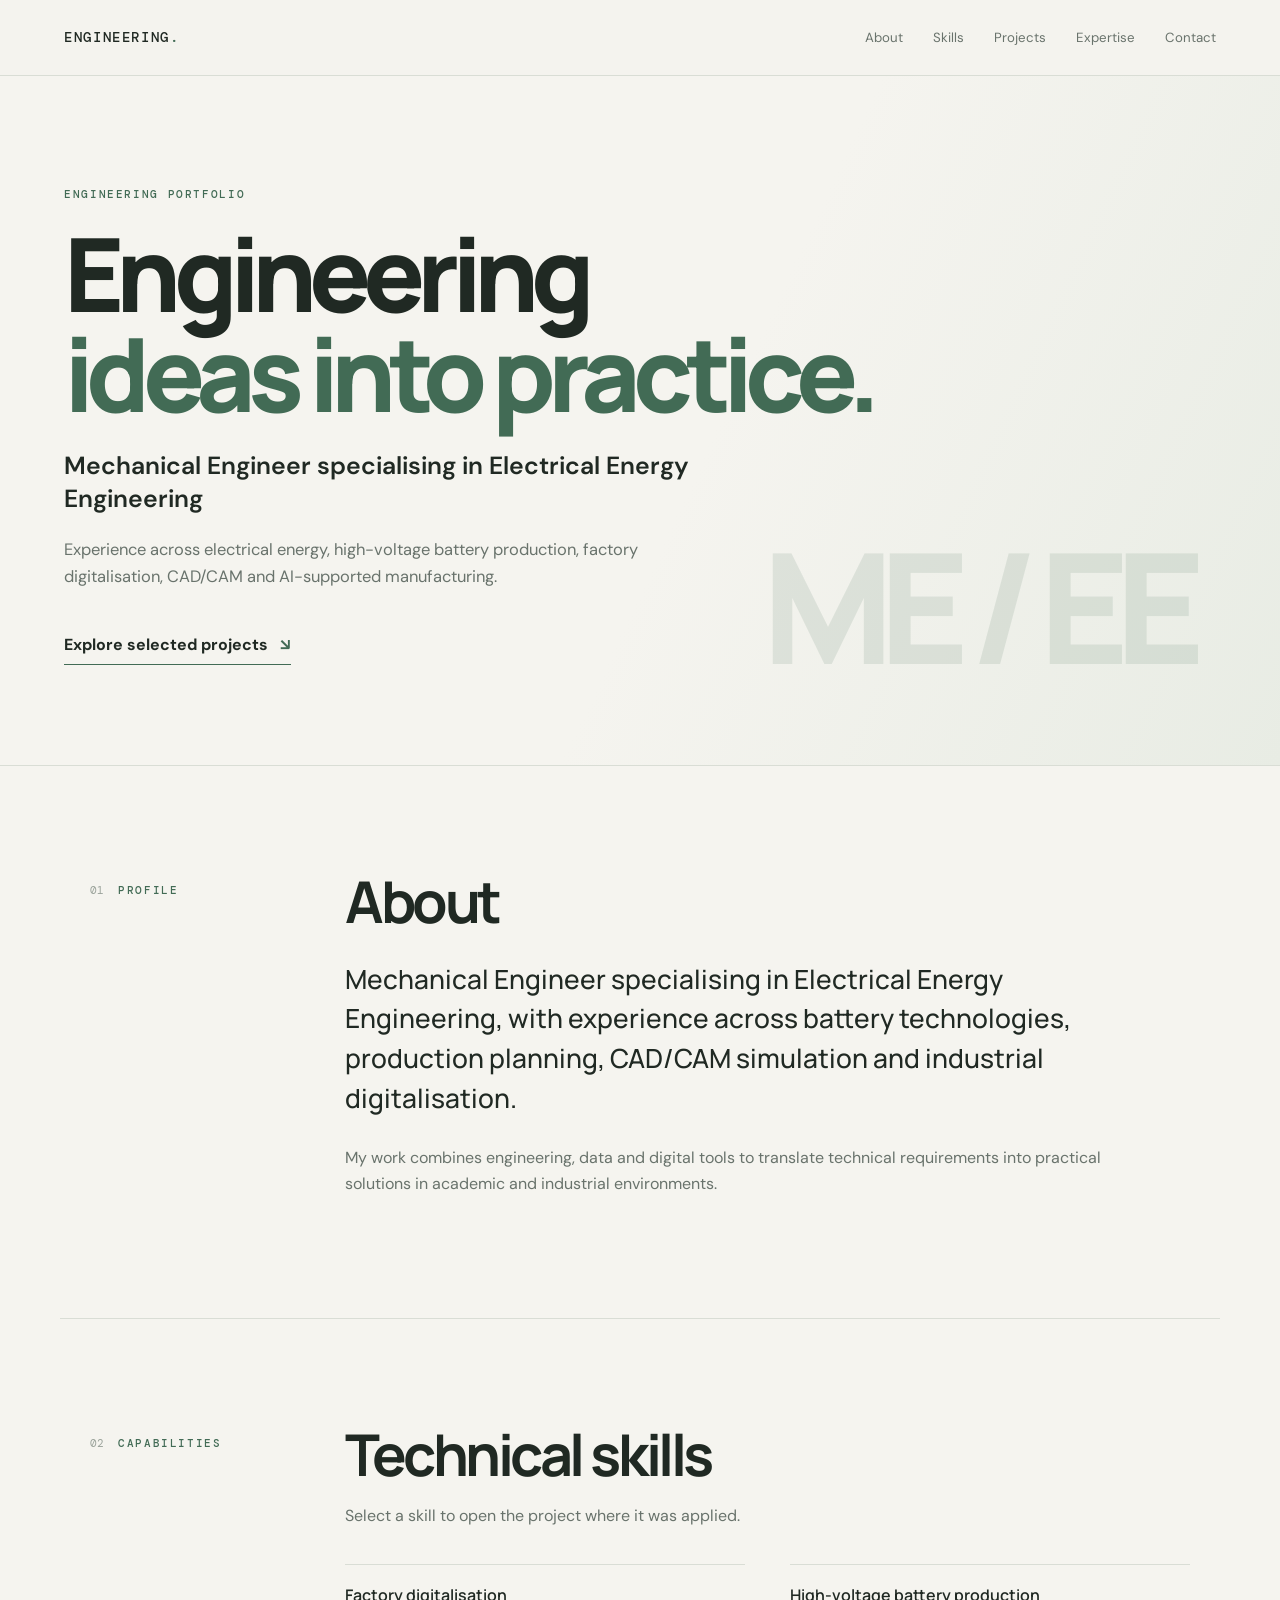
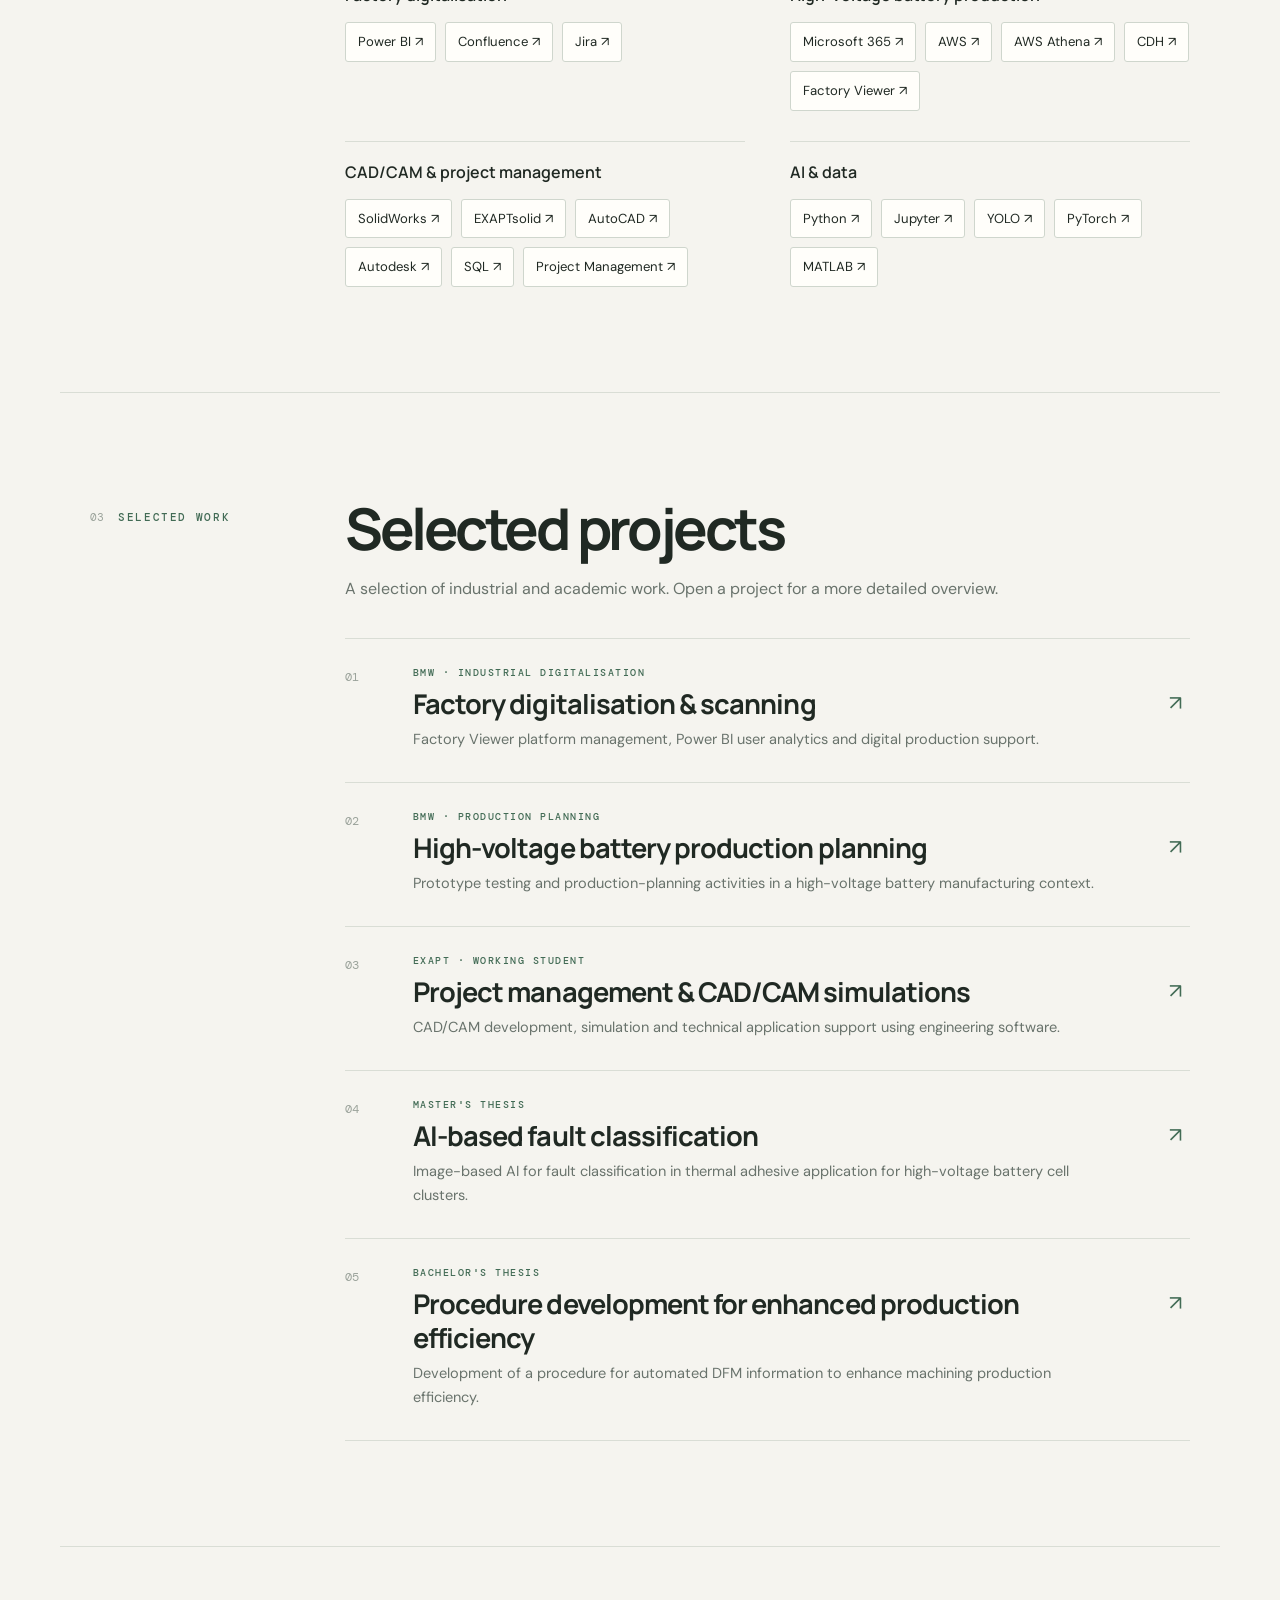
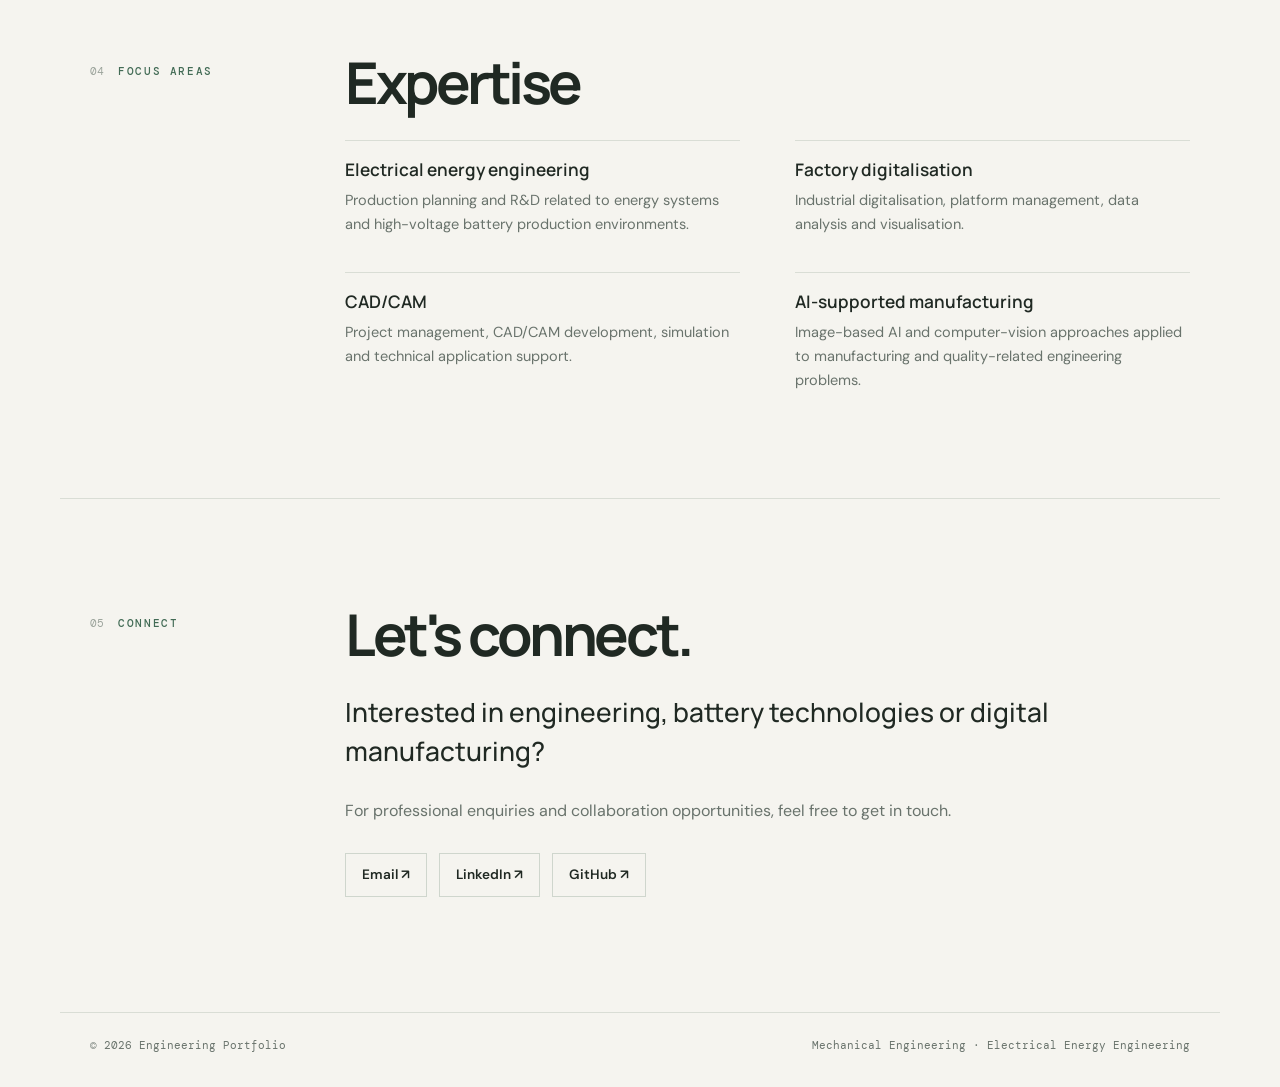
==== commit 6b1167c3: "Add files via upload" ====
--- a/index.html
+++ b/index.html
@@ -1,104 +1,160 @@
-<!doctype html>
+<!DOCTYPE html>
 <html lang="en">
 <head>
-  <meta charset="utf-8">
-  <meta name="viewport" content="width=device-width, initial-scale=1">
-  <meta name="description" content="Engineering portfolio: mechanical engineering, electrical energy, digital manufacturing and AI.">
-  <title>Engineering Portfolio | Mechanical & Energy Engineering</title>
-  <link rel="preconnect" href="https://fonts.googleapis.com">
-  <link rel="preconnect" href="https://fonts.gstatic.com" crossorigin>
-  <link href="https://fonts.googleapis.com/css2?family=DM+Mono:wght@400;500&family=DM+Sans:wght@400;500;600;700&family=Manrope:wght@400;500;600;700;800&display=swap" rel="stylesheet">
-  <link rel="stylesheet" href="styles.css?v=3">
-  <script src="script.js?v=3" defer></script>
+  <meta charset="UTF-8">
+  <meta name="viewport" content="width=device-width, initial-scale=1.0">
+  <meta name="description" content="Engineering portfolio of a Mechanical Engineer specialising in Electrical Energy Engineering.">
+  <title>Engineering Portfolio</title>
+  <link rel="stylesheet" href="styles.css">
+  <script src="script.js" defer></script>
 </head>
 <body>
-<header class="topbar">
-  <a class="brand" href="#top">PORTFOLIO<span> / </span>ENGINEERING</a>
-  <button class="nav-toggle" aria-label="Open navigation" aria-expanded="false">☰</button>
-  <nav class="nav">
-    <a href="#about">About</a><a href="#skills">Skills</a><a href="#projects">Projects</a><a href="#contact">Contact</a>
+<header class="site-header">
+  <a class="wordmark" href="#home">ENGINEERING<span>.</span></a>
+  <button class="menu-toggle" aria-label="Toggle navigation" aria-expanded="false">☰</button>
+  <nav class="main-nav">
+    <a href="#about">About</a>
+    <a href="#skills">Skills</a>
+    <a href="#projects">Projects</a>
+    <a href="#expertise">Expertise</a>
+    <a href="#contact">Contact</a>
   </nav>
 </header>
 
-<main id="top">
+<main id="home">
   <section class="hero">
-    <div class="hero-grid">
-      <div class="hero-copy">
-        <p class="kicker"><span class="kicker-line"></span> MECHANICAL ENGINEERING · ELECTRICAL ENERGY</p>
-        <h1>Engineering<br><em>with purpose.</em></h1>
-        <p class="hero-role">Mechanical Engineer specialising in Electrical Energy Engineering</p>
-        <p class="hero-description">I work at the intersection of energy systems, production, digitalisation and intelligent manufacturing — turning technical challenges into practical solutions.</p>
-        <div class="hero-actions"><a class="button button-dark" href="#projects">Explore selected work <span>↘</span></a><a class="quiet-link" href="#skills">View technical skills</a></div>
-      </div>
-      <div class="hero-aside">
-        <div class="orbit orbit-one"></div><div class="orbit orbit-two"></div>
-        <div class="hero-stamp"><span>ENGINEERING</span><strong>ME<br>×<br>EE</strong><small>THINK · BUILD · IMPROVE</small></div>
-        <div class="aside-note">A portfolio of<br>industrial & academic work</div>
-      </div>
+    <div class="hero-inner">
+      <p class="eyebrow">ENGINEERING PORTFOLIO</p>
+      <h1>Engineering<br><span>ideas into practice.</span></h1>
+      <h2>Mechanical Engineer specialising in Electrical Energy Engineering</h2>
+      <p class="hero-copy">Experience across electrical energy, high-voltage battery production, factory digitalisation, CAD/CAM and AI-supported manufacturing.</p>
+      <a class="text-link" href="#projects">Explore selected projects <span>↘</span></a>
     </div>
-    <div class="hero-bottom"><span>SELECTED EXPERIENCE & PROJECTS</span><span>SCROLL TO EXPLORE ↓</span></div>
+    <div class="hero-index" aria-hidden="true">ME / EE</div>
   </section>
 
-  <section class="intro-section section-wrap" id="about">
-    <div class="section-tag"><span>01</span> / PROFILE</div>
-    <div class="intro-content">
-      <h2>Curious by nature.<br><span>Practical by design.</span></h2>
-      <p class="intro-lead">Mechanical Engineer specialising in Electrical Energy Engineering, with experience in high-voltage battery production, factory digitalisation, CAD/CAM simulation and AI-supported manufacturing.</p>
-      <p class="muted-copy">My background brings together hands-on engineering, data-driven tools and structured problem-solving across industrial and academic environments.</p>
+  <section class="section" id="about">
+    <div class="section-label"><span>01</span><p>PROFILE</p></div>
+    <div class="section-main">
+      <h2>About</h2>
+      <p class="lead">Mechanical Engineer specialising in Electrical Energy Engineering, with experience across battery technologies, production planning, CAD/CAM simulation and industrial digitalisation.</p>
+      <p>My work combines engineering, data and digital tools to translate technical requirements into practical solutions in academic and industrial environments.</p>
     </div>
   </section>
 
-  <section class="skills-section section-wrap" id="skills">
-    <div class="section-tag"><span>02</span> / CAPABILITIES</div>
-    <div class="section-content">
-      <div class="section-heading">
-        <div><p class="overline">TOOLS & METHODS</p><h2>Technical skills</h2></div>
-        <p class="muted-copy heading-note">Choose a skill to see where I have applied it.</p>
-      </div>
-      <div class="skill-layout">
-        <article class="skill-cluster">
-          <div class="cluster-number">A</div><div><h3>Digital factory & analytics</h3><div class="chips">
-            <a href="projects/factory-digitalisation.html">Power BI <b>↗</b></a><a href="projects/factory-digitalisation.html">Factory Viewer <b>↗</b></a><a href="projects/factory-digitalisation.html">AWS Athena <b>↗</b><a href="projects/factory-digitalisation.html">CDH <b>↗</b></a><a href="projects/factory-digitalisation.html">Confluence <b>↗</b></a><a href="projects/factory-digitalisation.html">Jira <b>↗</b></a>
-          </div></div>
-        </article>
-        <article class="skill-cluster">
-          <div class="cluster-number">B</div><div><h3>Production & energy systems</h3><div class="chips">
-            <a href="projects/battery-production.html">Prototype testing <b>↗</b></a><a href="projects/battery-production.html">Production planning <b>↗</b></a><a href="projects/battery-production.html">Microsoft 365 <b>↗</b></a><a href="projects/battery-production.html">AWS <b>↗</b>
-          </div></div>
-        </article>
-        <article class="skill-cluster">
-          <div class="cluster-number">C</div><div><h3>CAD/CAM & engineering software</h3><div class="chips">
-            <a href="projects/cad-cam.html">SolidWorks <b>↗</b></a><a href="projects/cad-cam.html">EXAPTsolid <b>↗</b></a><a href="projects/cad-cam.html">AutoCAD <b>↗</b></a><a href="projects/cad-cam.html">Autodesk <b>↗</b></a><a href="projects/cad-cam.html">SQL <b>↗</b></a><a href="projects/cad-cam.html">Project management <b>↗</b>
-          </div></div>
-        </article>
-        <article class="skill-cluster">
-          <div class="cluster-number">D</div><div><h3>AI, programming & research</h3><div class="chips">
-            <a href="projects/masters-thesis.html">Python <b>↗</b></a><a href="projects/masters-thesis.html">Jupyter <b>↗</b></a><a href="projects/masters-thesis.html">YOLO <b>↗</b></a><a href="projects/masters-thesis.html">PyTorch <b>↗</b></a><a href="projects/masters-thesis.html">MATLAB <b>↗</b>
-          </div></div>
-        </article>
+  <section class="section skills-section" id="skills">
+    <div class="section-label"><span>02</span><p>CAPABILITIES</p></div>
+    <div class="section-main">
+      <h2>Technical skills</h2>
+      <p class="section-intro">Select a skill to open the project where it was applied.</p>
+
+      <div class="skill-groups">
+        <div class="skill-group">
+          <h3>Factory digitalisation</h3>
+          <div class="skill-list">
+            <a class="skill" href="projects/factory-digitalisation.html">Power BI ↗</a>
+            <a class="skill" href="projects/factory-digitalisation.html">Confluence ↗</a>
+            <a class="skill" href="projects/factory-digitalisation.html">Jira ↗</a>
+          </div>
+        </div>
+        <div class="skill-group">
+          <h3>High-voltage battery production</h3>
+          <div class="skill-list">
+            <a class="skill" href="projects/battery-production.html">Microsoft 365 ↗</a>
+            <a class="skill" href="projects/battery-production.html">AWS ↗</a>
+            <a class="skill" href="projects/battery-production.html">AWS Athena ↗</a>
+            <a class="skill" href="projects/battery-production.html">CDH ↗</a>
+            <a class="skill" href="projects/battery-production.html">Factory Viewer ↗</a>
+          </div>
+        </div>
+        <div class="skill-group">
+          <h3>CAD/CAM &amp; project management</h3>
+          <div class="skill-list">
+            <a class="skill" href="projects/cad-cam.html">SolidWorks ↗</a>
+            <a class="skill" href="projects/cad-cam.html">EXAPTsolid ↗</a>
+            <a class="skill" href="projects/cad-cam.html">AutoCAD ↗</a>
+            <a class="skill" href="projects/cad-cam.html">Autodesk ↗</a>
+            <a class="skill" href="projects/cad-cam.html">SQL ↗</a>
+            <a class="skill" href="projects/cad-cam.html">Project Management ↗</a>
+          </div>
+        </div>
+        <div class="skill-group">
+          <h3>AI &amp; data</h3>
+          <div class="skill-list">
+            <a class="skill" href="projects/masters-thesis.html">Python ↗</a>
+            <a class="skill" href="projects/masters-thesis.html">Jupyter ↗</a>
+            <a class="skill" href="projects/masters-thesis.html">YOLO ↗</a>
+            <a class="skill" href="projects/masters-thesis.html">PyTorch ↗</a>
+            <a class="skill" href="projects/masters-thesis.html">MATLAB ↗</a>
+          </div>
+        </div>
       </div>
     </div>
   </section>
 
-  <section class="projects-section section-wrap" id="projects">
-    <div class="section-tag"><span>03</span> / SELECTED WORK</div>
-    <div class="section-content">
-      <div class="section-heading"><div><p class="overline">INDUSTRY & ACADEMIA</p><h2>Selected projects</h2></div><p class="muted-copy heading-note">A closer look at the problems, tools and contributions behind the work.</p></div>
+  <section class="section projects-section" id="projects">
+    <div class="section-label"><span>03</span><p>SELECTED WORK</p></div>
+    <div class="section-main">
+      <h2>Selected projects</h2>
+      <p class="section-intro">A selection of industrial and academic work. Open a project for a more detailed overview.</p>
       <div class="project-list">
-        <a class="project-row" href="projects/factory-digitalisation.html"><span class="row-no">01</span><div class="row-main"><span class="row-meta">BMW · INDUSTRIAL DIGITALISATION</span><h3>Factory digitalisation & scanning</h3><p>Factory Viewer platform management, Power BI dashboard development and monthly user analytics.</p><div class="row-tags"><span>Power BI</span><span>Factory Viewer</span><span>AWS Athena</span></div></div><span class="row-arrow">↗</span></a>
-        <a class="project-row" href="projects/battery-production.html"><span class="row-no">02</span><div class="row-main"><span class="row-meta">BMW · PRODUCTION PLANNING</span><h3>High-voltage battery production planning</h3><p>Production-planning support and prototype testing in a high-voltage battery manufacturing environment.</p><div class="row-tags"><span>Prototype testing</span><span>Production planning</span><span>CDH</span></div></div><span class="row-arrow">↗</span></a>
-        <a class="project-row" href="projects/cad-cam.html"><span class="row-no">03</span><div class="row-main"><span class="row-meta">EXAPT · WORKING STUDENT</span><h3>CAD/CAM simulations & technical project work</h3><p>CAD/CAM simulation and technical application support using dedicated engineering software.</p><div class="row-tags"><span>SolidWorks</span><span>EXAPTsolid</span><span>AutoCAD</span></div></div><span class="row-arrow">↗</span></a>
-        <a class="project-row" href="projects/masters-thesis.html"><span class="row-no">04</span><div class="row-main"><span class="row-meta">MASTER'S THESIS</span><h3>AI-based fault classification</h3><p>Image-based AI methods for fault classification in thermal adhesive application for high-voltage battery cell clusters.</p><div class="row-tags"><span>Python</span><span>YOLO</span><span>PyTorch</span></div></div><span class="row-arrow">↗</span></a>
-        <a class="project-row" href="projects/wandflansch.html"><span class="row-no">05</span><div class="row-main"><span class="row-meta">BACHELOR'S THESIS</span><h3>Procedure development for enhanced production efficiency</h3><p>Development of a procedure for automated DFM information to enhance machining production efficiency.</p><div class="row-tags"><span>DFM</span><span>Machining</span><span>Process development</span></div></div><span class="row-arrow">↗</span></a>
+        <a class="project-card" href="projects/factory-digitalisation.html">
+          <span class="project-number">01</span>
+          <div><p class="project-type">BMW · INDUSTRIAL DIGITALISATION</p><h3>Factory digitalisation &amp; scanning</h3><p>Factory Viewer platform management, Power BI user analytics and digital production support.</p></div>
+          <span class="card-arrow">↗</span>
+        </a>
+        <a class="project-card" href="projects/battery-production.html">
+          <span class="project-number">02</span>
+          <div><p class="project-type">BMW · PRODUCTION PLANNING</p><h3>High-voltage battery production planning</h3><p>Prototype testing and production-planning activities in a high-voltage battery manufacturing context.</p></div>
+          <span class="card-arrow">↗</span>
+        </a>
+        <a class="project-card" href="projects/cad-cam.html">
+          <span class="project-number">03</span>
+          <div><p class="project-type">EXAPT · WORKING STUDENT</p><h3>Project management &amp; CAD/CAM simulations</h3><p>CAD/CAM development, simulation and technical application support using engineering software.</p></div>
+          <span class="card-arrow">↗</span>
+        </a>
+        <a class="project-card" href="projects/masters-thesis.html">
+          <span class="project-number">04</span>
+          <div><p class="project-type">MASTER'S THESIS</p><h3>AI-based fault classification</h3><p>Image-based AI for fault classification in thermal adhesive application for high-voltage battery cell clusters.</p></div>
+          <span class="card-arrow">↗</span>
+        </a>
+        <a class="project-card" href="projects/wandflansch.html">
+          <span class="project-number">05</span>
+          <div><p class="project-type">BACHELOR'S THESIS</p><h3>Procedure development for enhanced production efficiency</h3><p>Development of a procedure for automated DFM information to enhance machining production efficiency.</p></div>
+          <span class="card-arrow">↗</span>
+        </a>
       </div>
     </div>
   </section>
 
-  <section class="closing section-wrap" id="contact">
-    <div class="section-tag"><span>04</span> / CONTACT</div>
-    <div class="section-content closing-inner"><p class="overline">LET'S CONNECT</p><h2>Good engineering<br>starts with a conversation.</h2><p class="muted-copy">For engineering opportunities, technical collaboration or further information about my projects, please get in touch.</p><div class="contact-actions"><a class="button button-light" href="mailto:YOUR_EMAIL">Email me ↗</a><a class="quiet-link" href="YOUR_LINKEDIN_URL" target="_blank" rel="noopener">LinkedIn ↗</a><a class="quiet-link" href="YOUR_GITHUB_URL" target="_blank" rel="noopener">GitHub ↗</a></div></div>
+  <section class="section" id="expertise">
+    <div class="section-label"><span>04</span><p>FOCUS AREAS</p></div>
+    <div class="section-main">
+      <h2>Expertise</h2>
+      <div class="expertise-grid">
+        <article><h3>Electrical energy engineering</h3><p>Production planning and R&amp;D related to energy systems and high-voltage battery production environments.</p></article>
+        <article><h3>Factory digitalisation</h3><p>Industrial digitalisation, platform management, data analysis and visualisation.</p></article>
+        <article><h3>CAD/CAM</h3><p>Project management, CAD/CAM development, simulation and technical application support.</p></article>
+        <article><h3>AI-supported manufacturing</h3><p>Image-based AI and computer-vision approaches applied to manufacturing and quality-related engineering problems.</p></article>
+      </div>
+    </div>
+  </section>
+
+  <section class="section contact-section" id="contact">
+    <div class="section-label"><span>05</span><p>CONNECT</p></div>
+    <div class="section-main">
+      <h2>Let's connect.</h2>
+      <p class="lead">Interested in engineering, battery technologies or digital manufacturing?</p>
+      <p>For professional enquiries and collaboration opportunities, feel free to get in touch.</p>
+      <div class="contact-links">
+        <a href="mailto:YOUR_EMAIL">Email ↗</a>
+        <a href="YOUR_LINKEDIN_URL" target="_blank" rel="noopener">LinkedIn ↗</a>
+        <a href="YOUR_GITHUB_URL" target="_blank" rel="noopener">GitHub ↗</a>
+      </div>
+    </div>
   </section>
 </main>
-<footer><span>© <span id="year"></span> · ENGINEERING PORTFOLIO</span><span>MECHANICAL ENGINEERING / ELECTRICAL ENERGY</span></footer>
+
+<footer><span>© <span id="year"></span> Engineering Portfolio</span><span>Mechanical Engineering · Electrical Energy Engineering</span></footer>
 </body>
 </html>
--- a/styles.css
+++ b/styles.css
@@ -1,10 +1,160 @@
 @import url('https://fonts.googleapis.com/css2?family=DM+Mono:wght@400;500&family=DM+Sans:wght@400;500;600;700&family=Manrope:wght@400;500;600;700;800&display=swap');
-:root{--bg:#f4f3ee;--paper:#fbfaf6;--ink:#202b25;--muted:#69756d;--line:#d9ded6;--green:#3d7055;--deep:#193c2b;--lime:#c8d6a4;--max:1180px}
-*{box-sizing:border-box}html{scroll-behavior:smooth;scroll-padding-top:85px}body{margin:0;background:var(--bg);color:var(--ink);font-family:"DM Sans",sans-serif;line-height:1.65;-webkit-font-smoothing:antialiased}a{color:inherit}.topbar{height:76px;padding:0 max(5vw,calc((100vw - var(--max))/2));display:flex;align-items:center;justify-content:space-between;border-bottom:1px solid var(--line);background:rgba(244,243,238,.96);position:sticky;top:0;z-index:10;backdrop-filter:blur(12px)}.brand{font:500 .72rem "DM Mono",monospace;letter-spacing:.13em;text-decoration:none}.brand span{color:var(--green)}.nav{display:flex;gap:30px}.nav a,.quiet-link{font-size:.82rem;color:var(--muted);text-decoration:none}.nav a:hover,.quiet-link:hover{color:var(--green)}.nav-toggle{display:none}
-.hero{min-height:670px;padding:100px max(5vw,calc((100vw - var(--max))/2)) 28px;background:radial-gradient(ellipse at 82% 35%,#e1e9dc 0,transparent 38%),linear-gradient(120deg,#f7f6f1,#eef0e9);border-bottom:1px solid var(--line);display:flex;flex-direction:column;justify-content:space-between;position:relative;overflow:hidden}.hero-grid{display:grid;grid-template-columns:1.25fr .75fr;gap:50px;align-items:center}.hero-copy{max-width:760px}.kicker,.overline,.section-tag,.row-meta{font:500 .67rem "DM Mono",monospace;letter-spacing:.14em;color:var(--green)}.kicker{display:flex;align-items:center;gap:12px}.kicker-line{width:32px;height:1px;background:var(--green)}.hero h1{font:800 clamp(4rem,8.5vw,7.8rem)/.91 "Manrope",sans-serif;letter-spacing:-.085em;margin:30px 0 26px}.hero h1 em{font-style:normal;color:var(--green)}.hero-role{font:600 clamp(1.1rem,2vw,1.45rem)/1.4 "Manrope",sans-serif;max-width:650px;margin:0 0 13px}.hero-description{max-width:600px;color:var(--muted);font-size:1rem}.hero-actions,.contact-actions{display:flex;align-items:center;gap:25px;flex-wrap:wrap;margin-top:32px}.button{display:inline-flex;align-items:center;gap:25px;padding:14px 19px;text-decoration:none;font-size:.82rem;font-weight:700;transition:.2s}.button-dark{background:var(--deep);color:white}.button-dark:hover{background:var(--green);transform:translateY(-2px)}.hero-aside{height:390px;position:relative;display:grid;place-items:center}.orbit{position:absolute;border:1px solid rgba(61,112,85,.23);border-radius:50%;aspect-ratio:1}.orbit-one{width:330px}.orbit-two{width:245px;border-style:dashed}.hero-stamp{width:180px;height:180px;border-radius:50%;background:var(--deep);color:#f5f5ec;display:flex;flex-direction:column;align-items:center;justify-content:center;box-shadow:0 20px 60px #193c2b2a;transform:rotate(-8deg)}.hero-stamp span,.hero-stamp small{font: .52rem "DM Mono",monospace;letter-spacing:.15em}.hero-stamp strong{font:800 2.6rem/.82 "Manrope",sans-serif;text-align:center;margin:12px}.hero-stamp small{font-size:.42rem}.aside-note{position:absolute;right:0;bottom:5px;font: .65rem/1.6 "DM Mono",monospace;color:var(--muted);text-align:right}.hero-bottom{display:flex;justify-content:space-between;padding-top:28px;border-top:1px solid var(--line);font: .6rem "DM Mono",monospace;letter-spacing:.12em;color:var(--muted)}
-.section-wrap{max-width:var(--max);margin:auto;padding:105px 30px;display:grid;grid-template-columns:190px minmax(0,1fr);gap:55px;border-bottom:1px solid var(--line)}.section-tag{padding-top:9px;white-space:nowrap}.section-tag span{color:#a1aaa1}.intro-content h2,.section-heading h2{font:800 clamp(2.5rem,5vw,4.6rem)/1.04 "Manrope",sans-serif;letter-spacing:-.07em;margin:0 0 25px}.intro-content h2 span{color:var(--green)}.intro-lead{max-width:800px;font:500 clamp(1.15rem,2.2vw,1.6rem)/1.5 "Manrope",sans-serif}.muted-copy{color:var(--muted);max-width:690px}.section-content{min-width:0}.section-heading{display:flex;justify-content:space-between;align-items:end;gap:35px;margin-bottom:38px}.section-heading h2{margin-bottom:0}.overline{margin:0 0 12px}.heading-note{max-width:250px;font-size:.88rem;margin:0 0 7px}.skill-layout{border-top:1px solid var(--line)}.skill-cluster{display:grid;grid-template-columns:45px minmax(0,1fr);gap:15px;padding:23px 0;border-bottom:1px solid var(--line)}.cluster-number{font: .75rem "DM Mono",monospace;color:#9ba69b;padding-top:4px}.skill-cluster h3{font:700 1rem "Manrope",sans-serif;margin:0 0 13px}.chips{display:flex;flex-wrap:wrap;gap:8px}.chips a{display:inline-flex;align-items:center;gap:13px;padding:8px 12px;background:var(--paper);border:1px solid #d5dbd1;border-radius:3px;text-decoration:none;font-size:.78rem;transition:.18s}.chips a b{font-weight:400;color:var(--green)}.chips a:hover{background:var(--deep);border-color:var(--deep);color:white;transform:translateY(-2px)}.chips a:hover b{color:var(--lime)}
-.projects-section{padding-top:110px;padding-bottom:115px}.project-list{border-top:1px solid var(--line)}.project-row{display:grid;grid-template-columns:42px minmax(0,1fr) 30px;gap:20px;padding:27px 10px 28px 0;border-bottom:1px solid var(--line);text-decoration:none;transition:.2s}.project-row:hover{background:#ebeFE8;padding-left:13px}.row-no{font: .72rem "DM Mono",monospace;color:#9ba69b;padding-top:3px}.row-meta{font-size:.59rem}.row-main h3{font:700 clamp(1.2rem,2.2vw,1.65rem)/1.3 "Manrope",sans-serif;letter-spacing:-.035em;margin:7px 0}.row-main p{margin:0;color:var(--muted);font-size:.9rem}.row-tags{display:flex;gap:7px;flex-wrap:wrap;margin-top:13px}.row-tags span{font: .59rem "DM Mono",monospace;color:var(--green);background:#e8ede5;padding:4px 7px}.row-arrow{font-size:1.3rem;color:var(--green);padding-top:12px}.closing{max-width:none;background:var(--deep);color:#f7f6ef;padding-left:max(5vw,calc((100vw - var(--max))/2));padding-right:max(5vw,calc((100vw - var(--max))/2));border:0}.closing .section-tag,.closing .overline{color:var(--lime)}.closing .section-tag span{color:#9ab29e}.closing-inner h2{font:800 clamp(2.8rem,5.8vw,5.4rem)/1.02 "Manrope",sans-serif;letter-spacing:-.07em;margin:0 0 22px}.closing-inner .muted-copy{color:#c5d0c6;max-width:560px}.button-light{background:var(--lime);color:var(--deep)}.button-light:hover{background:white;transform:translateY(-2px)}.closing .quiet-link{color:#e0e8de}.closing .quiet-link:hover{color:var(--lime)}footer{max-width:var(--max);margin:auto;padding:24px 30px 30px;display:flex;justify-content:space-between;gap:15px;color:var(--muted);font: .6rem "DM Mono",monospace;letter-spacing:.07em}
+
+:root {
+  --paper: #f5f4ef;
+  --white: #fffefa;
+  --ink: #202923;
+  --muted: #69736c;
+  --line: #d9ddd5;
+  --green: #426b55;
+  --green-dark: #294a39;
+  --max: 1160px;
+}
+
+* { box-sizing: border-box; }
+html { scroll-behavior: smooth; }
+body {
+  margin: 0;
+  background: var(--paper);
+  color: var(--ink);
+  font-family: "DM Sans", Arial, sans-serif;
+  line-height: 1.65;
+  -webkit-font-smoothing: antialiased;
+}
+a { color: inherit; }
+.site-header {
+  height: 76px;
+  padding: 0 max(5vw, calc((100vw - var(--max)) / 2));
+  display: flex;
+  align-items: center;
+  justify-content: space-between;
+  border-bottom: 1px solid var(--line);
+  background: rgba(245,244,239,.94);
+}
+.wordmark { font: 500 .85rem "DM Mono", monospace; letter-spacing: .12em; text-decoration: none; }
+.wordmark span { color: var(--green); }
+.main-nav { display: flex; gap: 30px; }
+.main-nav a { text-decoration: none; color: var(--muted); font-size: .83rem; }
+.main-nav a:hover { color: var(--green-dark); }
+.menu-toggle { display: none; border: 0; background: transparent; font-size: 1.4rem; }
+.hero {
+  min-height: 650px;
+  position: relative;
+  display: flex;
+  align-items: center;
+  padding: 100px max(5vw, calc((100vw - var(--max)) / 2));
+  overflow: hidden;
+  background: linear-gradient(115deg, #f5f4ef 55%, #e8ece4 100%);
+  border-bottom: 1px solid var(--line);
+}
+.hero-inner { max-width: 850px; position: relative; z-index: 1; }
+.eyebrow, .section-label p, .project-type {
+  font: 500 .68rem "DM Mono", monospace;
+  letter-spacing: .15em;
+  color: var(--green);
+}
+.hero h1 {
+  margin: 22px 0 25px;
+  font: 800 clamp(3.6rem, 8vw, 7.3rem)/.98 "Manrope", sans-serif;
+  letter-spacing: -.075em;
+}
+.hero h1 span { color: var(--green); }
+.hero h2 { max-width: 700px; font-size: clamp(1.15rem, 2vw, 1.55rem); font-weight: 600; line-height: 1.35; }
+.hero-copy { max-width: 630px; color: var(--muted); font-size: 1.03rem; }
+.text-link { display: inline-block; margin-top: 25px; padding-bottom: 6px; border-bottom: 1px solid var(--green); text-decoration: none; font-weight: 700; }
+.text-link span { color: var(--green); margin-left: 8px; }
+.hero-index { position: absolute; right: 7%; bottom: 8%; color: rgba(66,107,85,.12); font: 800 clamp(4rem, 12vw, 10rem) "Manrope", sans-serif; letter-spacing: -.1em; }
+.section {
+  display: grid;
+  grid-template-columns: 210px minmax(0, 1fr);
+  gap: 45px;
+  max-width: var(--max);
+  margin: auto;
+  padding: 105px 30px;
+  border-bottom: 1px solid var(--line);
+}
+.section-label { display: flex; gap: 14px; align-items: baseline; padding-top: 12px; }
+.section-label span { font: .7rem "DM Mono", monospace; color: #9ba39b; }
+.section-label p { margin: 0; }
+.section-main h2 { margin: 0 0 28px; font: 700 clamp(2.3rem, 4.5vw, 4rem)/1.05 "Manrope", sans-serif; letter-spacing: -.06em; }
+.section-main > p { max-width: 760px; color: var(--muted); }
+.lead { color: var(--ink) !important; font: 500 clamp(1.2rem, 2.2vw, 1.65rem)/1.5 "Manrope", sans-serif; max-width: 820px !important; }
+.section-intro { margin: -10px 0 35px; color: var(--muted); }
+.skill-groups { display: grid; grid-template-columns: 1fr 1fr; gap: 30px 45px; }
+.skill-group { padding-top: 19px; border-top: 1px solid var(--line); }
+.skill-group h3 { margin: 0 0 16px; font: 600 1rem "Manrope", sans-serif; }
+.skill-list { display: flex; flex-wrap: wrap; gap: 9px; }
+.skill {
+  display: inline-block;
+  padding: 8px 12px;
+  border: 1px solid #cfd6cd;
+  border-radius: 3px;
+  background: var(--white);
+  color: var(--ink);
+  font-size: .82rem;
+  text-decoration: none;
+  transition: .18s ease;
+}
+.skill:hover { color: white; background: var(--green); border-color: var(--green); transform: translateY(-2px); }
+.project-list { border-top: 1px solid var(--line); }
+.project-card {
+  display: grid;
+  grid-template-columns: 48px minmax(0,1fr) 35px;
+  gap: 20px;
+  align-items: start;
+  padding: 27px 8px 30px 0;
+  border-bottom: 1px solid var(--line);
+  text-decoration: none;
+  transition: padding .2s ease, background .2s ease;
+}
+.project-card:hover { padding-left: 12px; background: rgba(255,255,255,.45); }
+.project-number { padding-top: 4px; color: #9ba39b; font: .72rem "DM Mono", monospace; }
+.project-type { margin: 0 0 8px; font-size: .62rem; }
+.project-card h3 { margin: 0 0 7px; font: 700 clamp(1.2rem, 2.3vw, 1.7rem)/1.25 "Manrope", sans-serif; letter-spacing: -.035em; }
+.project-card p:not(.project-type) { max-width: 700px; margin: 0; color: var(--muted); font-size: .91rem; }
+.card-arrow { justify-self: end; padding-top: 20px; color: var(--green); font-size: 1.3rem; }
+.expertise-grid { display: grid; grid-template-columns: 1fr 1fr; gap: 35px 55px; }
+.expertise-grid article { border-top: 1px solid var(--line); padding-top: 17px; }
+.expertise-grid h3 { margin: 0 0 8px; font: 600 1.08rem "Manrope", sans-serif; }
+.expertise-grid p { margin: 0; color: var(--muted); font-size: .91rem; }
+.contact-section { padding-bottom: 115px; }
+.contact-links { display: flex; flex-wrap: wrap; gap: 12px; margin-top: 28px; }
+.contact-links a { padding: 10px 16px; border: 1px solid #cfd6cd; text-decoration: none; font-size: .85rem; font-weight: 600; }
+.contact-links a:hover { background: var(--green); color: white; border-color: var(--green); }
+footer {
+  max-width: var(--max); margin: auto; padding: 25px 30px 35px;
+  display: flex; justify-content: space-between; gap: 15px;
+  color: var(--muted); font: .68rem "DM Mono", monospace;
+}
+
 /* Project detail pages */
-.detail-hero{padding:70px max(5vw,calc((100vw - var(--max))/2)) 75px;background:linear-gradient(115deg,#e8eee6,#f4f3ee);border-bottom:1px solid var(--line)}.back{display:inline-block;margin-bottom:35px;color:var(--green);text-decoration:none;font-size:.82rem;font-weight:700}.detail-hero h1{font:800 clamp(2.7rem,6vw,5.5rem)/1.02 "Manrope",sans-serif;letter-spacing:-.07em;max-width:900px;margin:15px 0}.detail-lead{max-width:760px;color:var(--muted);font-size:1.1rem}.detail-body{max-width:var(--max);margin:auto;padding:75px 30px 100px;display:grid;grid-template-columns:minmax(0,1.7fr) minmax(230px,.75fr);gap:70px}.detail-body h2{font:800 2rem "Manrope",sans-serif;letter-spacing:-.05em;margin:0 0 15px}.detail-body h3{font:700 1rem "Manrope",sans-serif;margin:32px 0 10px}.detail-body p,.detail-body li{color:var(--muted)}.detail-body li{margin:9px 0}.detail-aside{background:#e9ede6;padding:24px;border:1px solid var(--line);align-self:start}.detail-aside h3{margin-top:0}.detail-aside ul{padding-left:18px}.privacy-note{padding:17px 19px;background:#f0f1eb;border-left:3px solid var(--green);font-size:.86rem;margin-top:30px;color:var(--muted)}
-@media(max-width:800px){.topbar{height:66px}.nav-toggle{display:block;border:0;background:none;font-size:1.35rem;color:var(--ink)}.nav{display:none;position:absolute;top:66px;left:0;right:0;background:var(--bg);padding:20px 6vw;border-bottom:1px solid var(--line);flex-direction:column;gap:14px}.nav.open{display:flex}.hero{min-height:auto;padding-top:75px}.hero-grid{grid-template-columns:1fr}.hero-aside{height:260px;margin-top:5px}.orbit-one{width:240px}.orbit-two{width:180px}.hero-stamp{width:140px;height:140px}.hero-bottom{margin-top:45px}.section-wrap{display:block;padding:75px 24px}.section-tag{margin-bottom:28px}.section-heading{display:block}.heading-note{margin-top:15px}.skill-cluster{grid-template-columns:28px 1fr}.project-row{grid-template-columns:27px minmax(0,1fr) 20px;gap:10px}.detail-hero{padding:55px 24px}.detail-body{display:block;padding:55px 24px}.detail-aside{margin-top:35px}.closing{padding-left:24px;padding-right:24px}footer{padding:22px 24px;flex-direction:column}}
-@media(max-width:430px){.hero h1{font-size:3.65rem}.hero-actions{align-items:flex-start;flex-direction:column;gap:15px}.hero-bottom{font-size:.5rem}.chips a{font-size:.72rem;padding:7px 9px}.project-row{padding-top:23px;padding-bottom:23px}}
+.project-hero { padding: 95px max(5vw, calc((100vw - var(--max)) / 2)) 85px; background: #e9ede6; border-bottom: 1px solid var(--line); }
+.back-link { display: inline-block; margin-bottom: 38px; color: var(--green-dark); text-decoration: none; font-size: .85rem; font-weight: 600; }
+.project-hero h1 { max-width: 900px; margin: 16px 0 20px; font: 800 clamp(2.8rem, 6vw, 5.8rem)/1.02 "Manrope", sans-serif; letter-spacing: -.065em; }
+.project-lead { max-width: 760px; color: var(--muted); font-size: 1.15rem; }
+.project-content { max-width: var(--max); margin: auto; padding: 80px 30px 110px; display: grid; grid-template-columns: minmax(0, 1.7fr) minmax(230px, .8fr); gap: 75px; }
+.project-content h2 { margin-top: 0; font: 700 2rem "Manrope", sans-serif; letter-spacing: -.04em; }
+.project-content h3 { margin-top: 35px; font: 700 1.1rem "Manrope", sans-serif; }
+.project-content p, .project-content li { color: var(--muted); }
+.project-content li { margin: 9px 0; }
+.project-sidebar { align-self: start; padding: 25px; background: #ecefe9; border: 1px solid var(--line); }
+.project-sidebar h3 { margin-top: 0; }
+.project-sidebar ul { padding-left: 19px; }
+.confidentiality { margin-top: 35px; padding: 18px 20px; border-left: 3px solid var(--green); background: #f0f1eb; color: var(--muted); font-size: .88rem; }
+.document-link { display: inline-block; margin-top: 15px; color: var(--green-dark); font-weight: 700; }
+@media (max-width: 760px) {
+  .site-header { height: 65px; }
+  .menu-toggle { display: block; }
+  .main-nav { display: none; position: absolute; z-index: 5; top: 65px; left: 0; right: 0; padding: 20px 5vw; background: var(--paper); border-bottom: 1px solid var(--line); flex-direction: column; gap: 15px; }
+  .main-nav.open { display: flex; }
+  .hero { min-height: 570px; padding-top: 75px; padding-bottom: 75px; }
+  .hero-index { font-size: 5rem; }
+  .section { display: block; padding: 75px 24px; }
+  .section-label { margin-bottom: 24px; }
+  .skill-groups, .expertise-grid { grid-template-columns: 1fr; gap: 25px; }
+  .project-card { grid-template-columns: 30px minmax(0,1fr) 22px; gap: 10px; }
+  .project-content { display: block; padding: 60px 24px 80px; }
+  .project-sidebar { margin-top: 35px; }
+  .project-hero { padding: 65px 24px; }
+  footer { padding: 22px 24px 30px; flex-direction: column; }
+}
